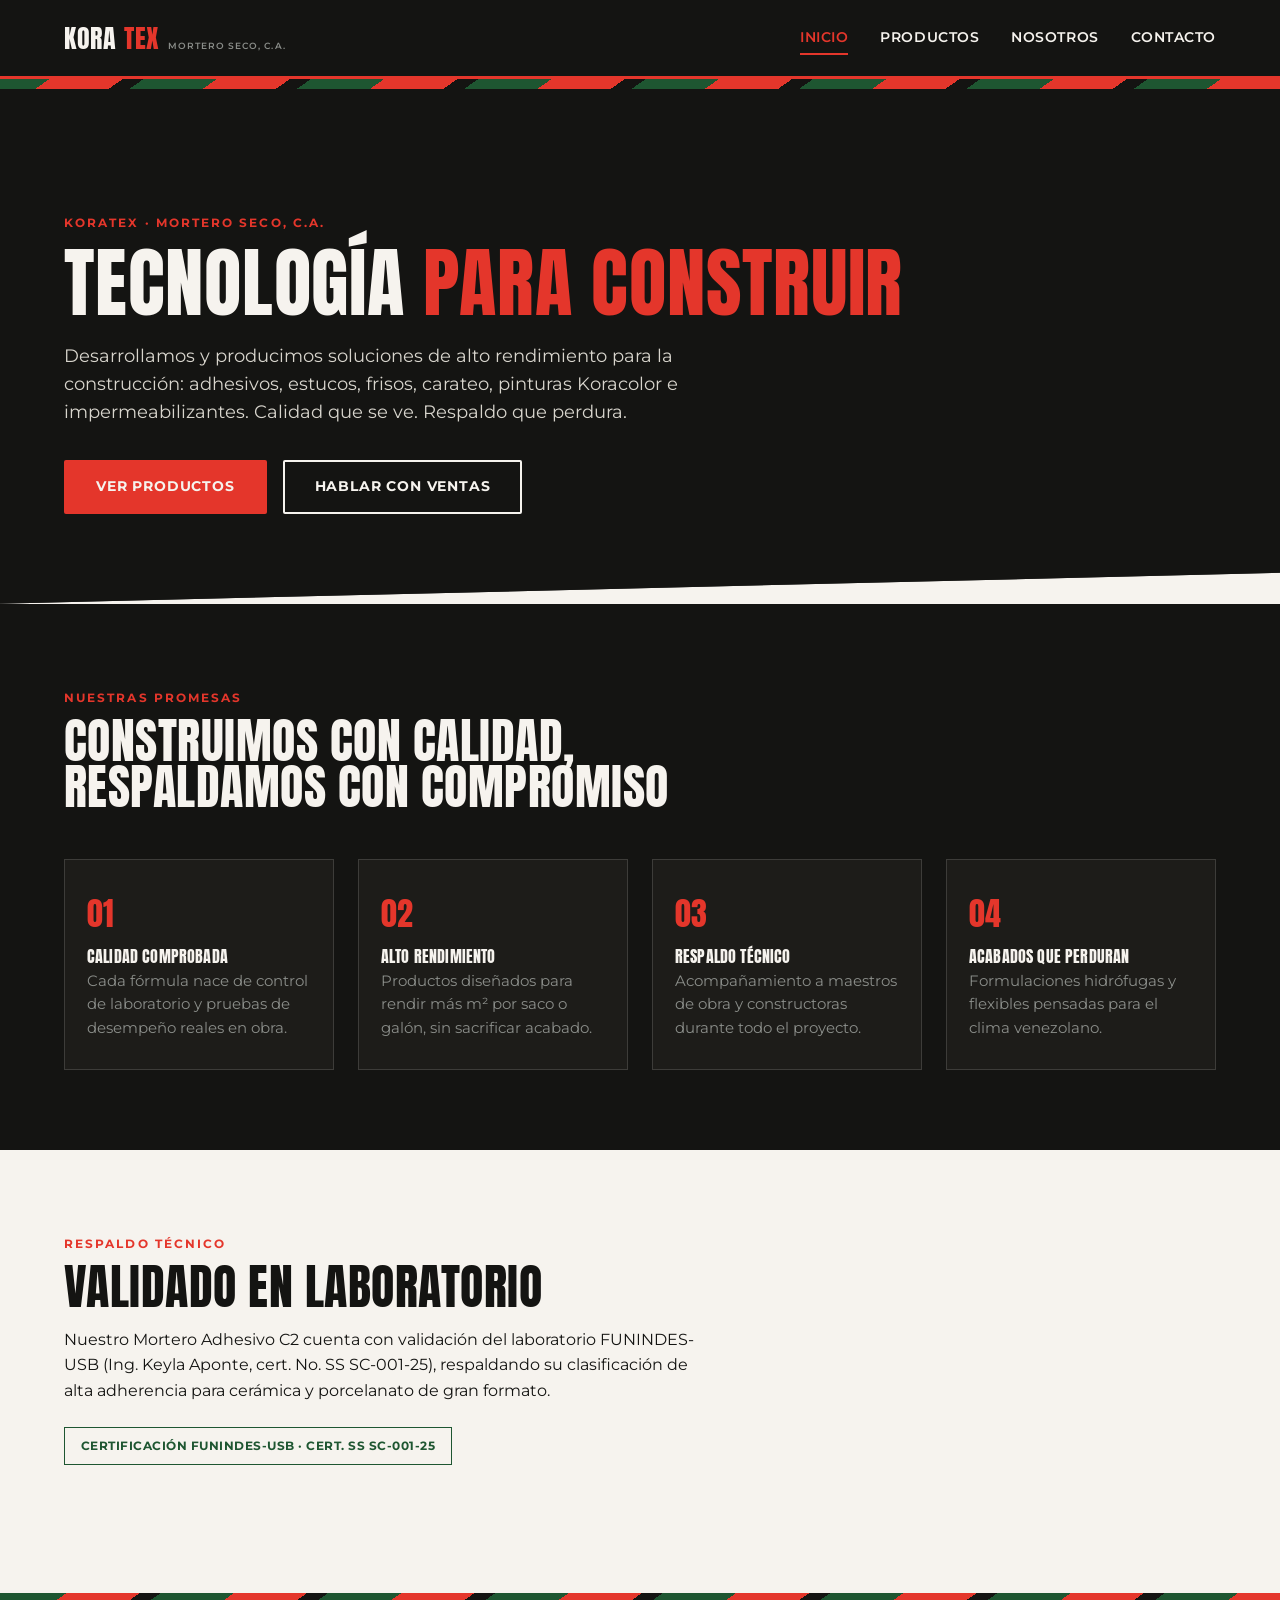
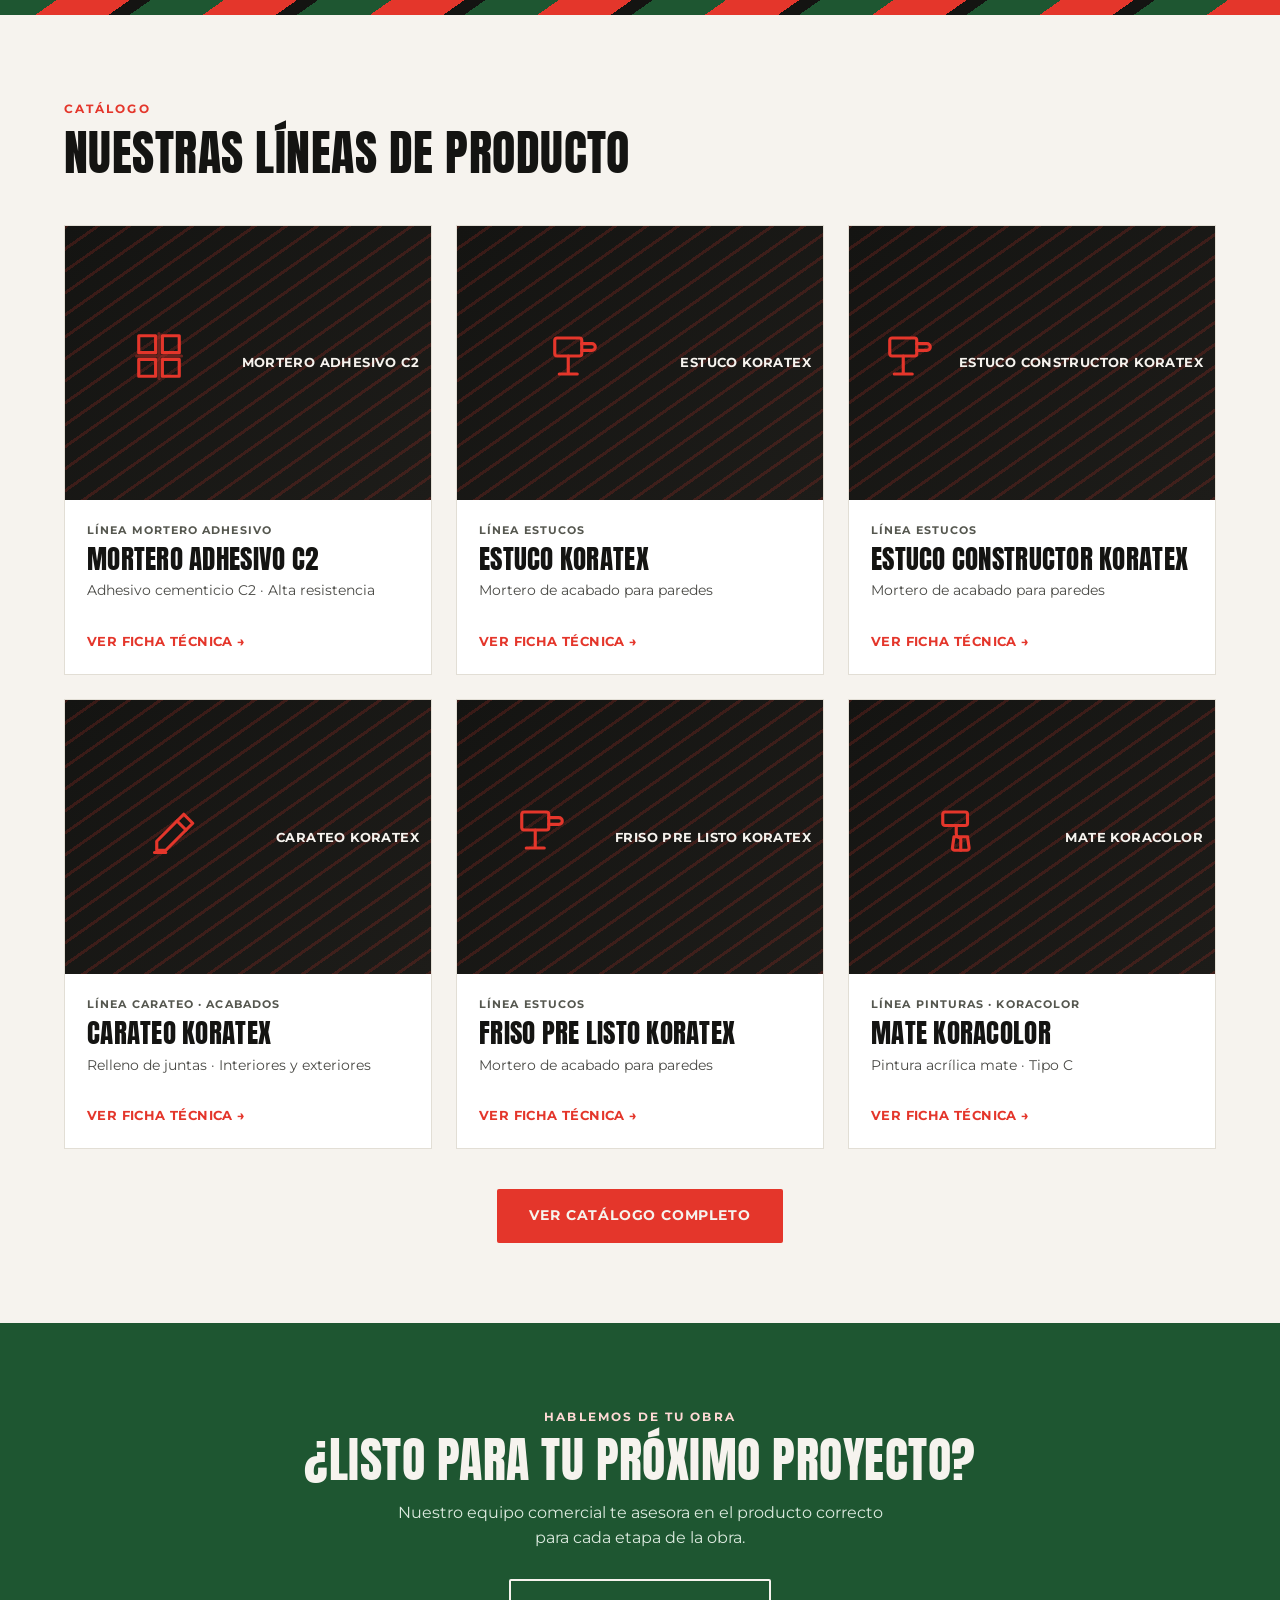
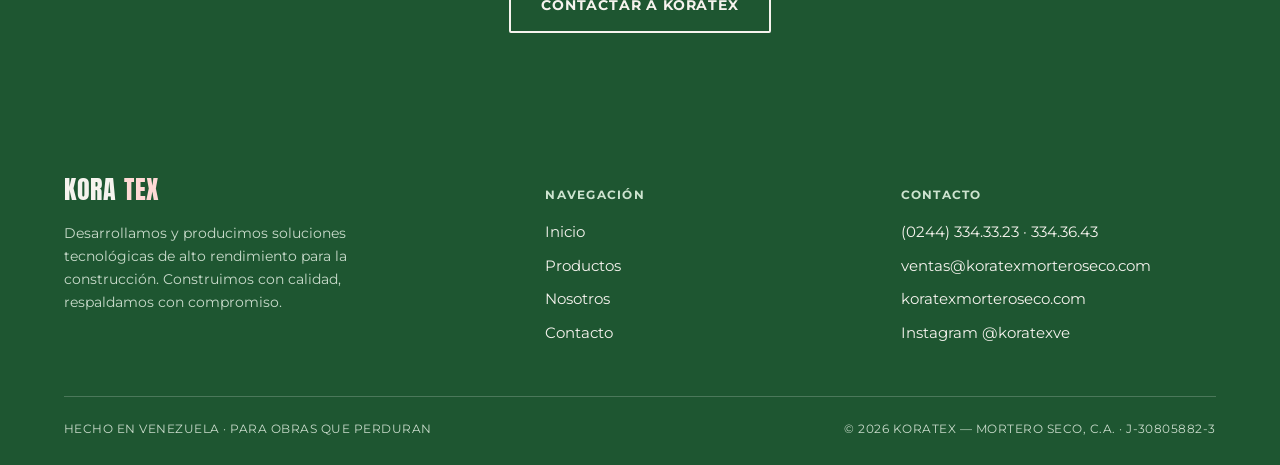
==== sitio-web/index.html @ a5b75204 "Add finished KORATEX marketing site to sitio-web/ Extracted the uploaded static site and completed t" ====
<!DOCTYPE html>
<html lang="es">
<head>
<meta charset="UTF-8">
<meta name="viewport" content="width=device-width, initial-scale=1.0">
<title>KORATEX — Mortero Seco, C.A. | Tecnología para construir</title>
<meta name="description" content="Fabricante venezolano de morteros secos, adhesivos cerámicos C2, estucos, frisos, carateo, pinturas Koracolor e impermeabilizante Ama-Flex. Hecho en Venezuela, para obras que perduran.">
<link rel="canonical" href="https://koratexmorteroseco.com/index.html">
<meta property="og:title" content="KORATEX — Mortero Seco, C.A. | Tecnología para construir">
<meta property="og:description" content="Fabricante venezolano de morteros secos, adhesivos cerámicos C2, estucos, frisos, carateo, pinturas Koracolor e impermeabilizante Ama-Flex. Hecho en Venezuela, para obras que perduran.">
<meta property="og:type" content="website">
<meta property="og:locale" content="es_VE">
<link rel="preconnect" href="https://fonts.googleapis.com">
<link rel="preconnect" href="https://fonts.gstatic.com" crossorigin>
<link href="https://fonts.googleapis.com/css2?family=Anton&family=Montserrat:wght@400;500;600;700;800&display=swap" rel="stylesheet">
<link rel="icon" type="image/svg+xml" href="./favicon.svg">
<link rel="stylesheet" href="css/style.css">
</head>
<body>

<header class="site-header">
  <div class="wrap">
    <a href="./index.html" class="logo">KORA<span>TEX</span> <small>MORTERO SECO, C.A.</small></a>
    <nav class="main-nav" id="mainNav">
      <a href="./index.html" class="active">Inicio</a>
      <a href="./productos.html" class="">Productos</a>
      <a href="./nosotros.html" class="">Nosotros</a>
      <a href="./contacto.html" class="">Contacto</a>
    </nav>
    <button class="nav-toggle" id="navToggle" aria-label="Abrir menú">☰</button>
  </div>
</header>
<div class="trowel-divider thin"></div>

<section class="hero">
  <div class="wrap">
    <span class="eyebrow">KORATEX · Mortero Seco, C.A.</span>
    <h1>Tecnología <span>para construir</span></h1>
    <p class="lead">Desarrollamos y producimos soluciones de alto rendimiento para la construcción: adhesivos, estucos, frisos, carateo, pinturas Koracolor e impermeabilizantes. Calidad que se ve. Respaldo que perdura.</p>
    <div class="hero-actions">
      <a href="productos.html" class="btn btn-rojo">Ver productos</a>
      <a href="contacto.html" class="btn btn-outline">Hablar con ventas</a>
    </div>
  </div>
</section>

<section class="section-carbon">
  <div class="wrap">
    <div class="section-head">
      <span class="eyebrow">Nuestras promesas</span>
      <h2>Construimos con calidad,<br>respaldamos con compromiso</h2>
    </div>
    <div class="grid-4">
      <div class="promesa"><span class="num">01</span><h3>Calidad comprobada</h3><p>Cada fórmula nace de control de laboratorio y pruebas de desempeño reales en obra.</p></div>
      <div class="promesa"><span class="num">02</span><h3>Alto rendimiento</h3><p>Productos diseñados para rendir más m² por saco o galón, sin sacrificar acabado.</p></div>
      <div class="promesa"><span class="num">03</span><h3>Respaldo técnico</h3><p>Acompañamiento a maestros de obra y constructoras durante todo el proyecto.</p></div>
      <div class="promesa"><span class="num">04</span><h3>Acabados que perduran</h3><p>Formulaciones hidrófugas y flexibles pensadas para el clima venezolano.</p></div>
    </div>
  </div>
</section>

<section class="section-hueso">
  <div class="wrap">
    <div class="section-head">
      <span class="eyebrow">Respaldo técnico</span>
      <h2>Validado en laboratorio</h2>
      <p style="margin-top:16px; max-width:640px;">Nuestro Mortero Adhesivo C2 cuenta con validación del laboratorio FUNINDES-USB (Ing. Keyla Aponte, cert. No. SS SC-001-25), respaldando su clasificación de alta adherencia para cerámica y porcelanato de gran formato.</p>
      <div class="cert-strip">Certificación FUNINDES-USB · Cert. SS SC-001-25</div>
    </div>
  </div>
</section>

<div class="trowel-divider"></div>

<section class="section-hueso">
  <div class="wrap">
    <div class="section-head">
      <span class="eyebrow">Catálogo</span>
      <h2>Nuestras líneas de producto</h2>
    </div>
    <div class="grid-3">
      
      <a href="./productos/mortero-adhesivo-c2.html" class="product-card reveal">
        <div class="thumb"><div class="thumb-icon"><svg viewBox="0 0 24 24" fill="none" stroke="currentColor" stroke-width="1.4" stroke-linecap="round" stroke-linejoin="round"><rect x="3" y="3" width="7.5" height="7.5"/><rect x="13.5" y="3" width="7.5" height="7.5"/><rect x="3" y="13.5" width="7.5" height="7.5"/><rect x="13.5" y="13.5" width="7.5" height="7.5"/><path d="M2 12h20M12 2v20" stroke-opacity=".4"/></svg></div><span class="thumb-label">Mortero Adhesivo C2</span></div>
        <div class="body">
          <span class="linea">Línea Mortero Adhesivo</span>
          <h3>Mortero Adhesivo C2</h3>
          <p>Adhesivo cementicio C2 · Alta resistencia</p>
          <span class="ver-mas">Ver ficha técnica →</span>
        </div>
      </a>

      <a href="./productos/estuco-koratex.html" class="product-card reveal">
        <div class="thumb"><div class="thumb-icon"><svg viewBox="0 0 24 24" fill="none" stroke="currentColor" stroke-width="1.4" stroke-linecap="round" stroke-linejoin="round"><rect x="3" y="4" width="12" height="8" rx="1"/><path d="M15 6.5h4.5a1.5 1.5 0 0 1 1.5 1.5v0a1.5 1.5 0 0 1-1.5 1.5H15"/><path d="M9 12v8M5 20h8"/></svg></div><span class="thumb-label">Estuco Koratex</span></div>
        <div class="body">
          <span class="linea">Línea Estucos</span>
          <h3>Estuco Koratex</h3>
          <p>Mortero de acabado para paredes</p>
          <span class="ver-mas">Ver ficha técnica →</span>
        </div>
      </a>

      <a href="./productos/estuco-constructor.html" class="product-card reveal">
        <div class="thumb"><div class="thumb-icon"><svg viewBox="0 0 24 24" fill="none" stroke="currentColor" stroke-width="1.4" stroke-linecap="round" stroke-linejoin="round"><rect x="3" y="4" width="12" height="8" rx="1"/><path d="M15 6.5h4.5a1.5 1.5 0 0 1 1.5 1.5v0a1.5 1.5 0 0 1-1.5 1.5H15"/><path d="M9 12v8M5 20h8"/></svg></div><span class="thumb-label">Estuco Constructor Koratex</span></div>
        <div class="body">
          <span class="linea">Línea Estucos</span>
          <h3>Estuco Constructor Koratex</h3>
          <p>Mortero de acabado para paredes</p>
          <span class="ver-mas">Ver ficha técnica →</span>
        </div>
      </a>

      <a href="./productos/carateo-koratex.html" class="product-card reveal">
        <div class="thumb"><div class="thumb-icon"><svg viewBox="0 0 24 24" fill="none" stroke="currentColor" stroke-width="1.4" stroke-linecap="round" stroke-linejoin="round"><path d="M3 17 15 5l4 4L7 21H3z"/><path d="M12 8l4 4M2 22h5"/></svg></div><span class="thumb-label">Carateo Koratex</span></div>
        <div class="body">
          <span class="linea">Línea Carateo · Acabados</span>
          <h3>Carateo Koratex</h3>
          <p>Relleno de juntas · Interiores y exteriores</p>
          <span class="ver-mas">Ver ficha técnica →</span>
        </div>
      </a>

      <a href="./productos/friso-pre-listo.html" class="product-card reveal">
        <div class="thumb"><div class="thumb-icon"><svg viewBox="0 0 24 24" fill="none" stroke="currentColor" stroke-width="1.4" stroke-linecap="round" stroke-linejoin="round"><rect x="3" y="4" width="12" height="8" rx="1"/><path d="M15 6.5h4.5a1.5 1.5 0 0 1 1.5 1.5v0a1.5 1.5 0 0 1-1.5 1.5H15"/><path d="M9 12v8M5 20h8"/></svg></div><span class="thumb-label">Friso Pre Listo Koratex</span></div>
        <div class="body">
          <span class="linea">Línea Estucos</span>
          <h3>Friso Pre Listo Koratex</h3>
          <p>Mortero de acabado para paredes</p>
          <span class="ver-mas">Ver ficha técnica →</span>
        </div>
      </a>

      <a href="./productos/mate-koracolor.html" class="product-card reveal">
        <div class="thumb"><div class="thumb-icon"><svg viewBox="0 0 24 24" fill="none" stroke="currentColor" stroke-width="1.4" stroke-linecap="round" stroke-linejoin="round"><rect x="3" y="4" width="11" height="6" rx="1"/><path d="M9 10v3.5a2 2 0 0 0 2 2h0"/><path d="M11 15.5V21"/><path d="M8.3 21h5.4a1 1 0 0 0 1-1.15l-.7-4.85H8l-.7 4.85A1 1 0 0 0 8.3 21Z"/></svg></div><span class="thumb-label">Mate Koracolor</span></div>
        <div class="body">
          <span class="linea">Línea Pinturas · Koracolor</span>
          <h3>Mate Koracolor</h3>
          <p>Pintura acrílica mate · Tipo C</p>
          <span class="ver-mas">Ver ficha técnica →</span>
        </div>
      </a>
    </div>
    <div class="center" style="margin-top:40px;">
      <a href="productos.html" class="btn btn-rojo">Ver catálogo completo</a>
    </div>
  </div>
</section>

<section class="section-verde">
  <div class="wrap center">
    <span class="eyebrow" style="color:#FFD9D5;">Hablemos de tu obra</span>
    <h2 style="margin-top:10px;">¿Listo para tu próximo proyecto?</h2>
    <p style="max-width:520px; margin:16px auto 28px; color:#DCEADF;">Nuestro equipo comercial te asesora en el producto correcto para cada etapa de la obra.</p>
    <a href="contacto.html" class="btn btn-outline">Contactar a KORATEX</a>
  </div>
</section>

<footer class="site-footer">
  <div class="wrap">
    <div class="foot-grid">
      <div>
        <div class="logo">KORA<span>TEX</span></div>
        <p class="tagline">Desarrollamos y producimos soluciones tecnológicas de alto rendimiento para la construcción. Construimos con calidad, respaldamos con compromiso.</p>
      </div>
      <div>
        <h4>Navegación</h4>
        <ul>
          <li><a href="./index.html">Inicio</a></li>
          <li><a href="./productos.html">Productos</a></li>
          <li><a href="./nosotros.html">Nosotros</a></li>
          <li><a href="./contacto.html">Contacto</a></li>
        </ul>
      </div>
      <div>
        <h4>Contacto</h4>
        <ul>
          <li>(0244) 334.33.23 · 334.36.43</li>
          <li>ventas@koratexmorteroseco.com</li>
          <li>koratexmorteroseco.com</li>
          <li>Instagram @koratexve</li>
        </ul>
      </div>
    </div>
    <div class="bottom">
      <span>Hecho en Venezuela · Para obras que perduran</span>
      <span>© 2026 KORATEX — Mortero Seco, C.A. · J-30805882-3</span>
    </div>
  </div>
</footer>
<script src="js/main.js"></script>
</body>
</html>
---- sitio-web/css/style.css ----
/* ==========================================================================
   KORATEX — Sistema de diseño
   Paleta: Rojo #E4362B · Verde #1E5631 · Carbón #141412 · Hueso #F6F3EE · Concreto #8A8D89
   Tipografía: Anton (display) + Montserrat (cuerpo / UI)
   Firma visual: franja diagonal tipo "paletazo" (trowel stroke) entre secciones,
   que recrea la geometría diagonal roja/verde del isotipo de la marca.
   ========================================================================== */

:root {
  --rojo: #E4362B;
  --rojo-oscuro: #B82A21;
  --verde: #1E5631;
  --verde-claro: #2C7A47;
  --carbon: #141412;
  --carbon-2: #1D1C19;
  --hueso: #F6F3EE;
  --concreto: #8A8D89;
  --concreto-oscuro: #55574F;
  --radius: 2px;
  --max: 1200px;
}

* { box-sizing: border-box; }
html { scroll-behavior: smooth; }

body {
  margin: 0;
  background: var(--hueso);
  color: var(--carbon);
  font-family: 'Montserrat', sans-serif;
  font-size: 16px;
  line-height: 1.6;
  -webkit-font-smoothing: antialiased;
}

h1, h2, h3, .display {
  font-family: 'Anton', sans-serif;
  font-weight: 400;
  text-transform: uppercase;
  letter-spacing: 0.01em;
  line-height: 0.95;
  margin: 0;
}

h1 { font-size: clamp(2.6rem, 6vw, 5rem); }
h2 { font-size: clamp(1.9rem, 4vw, 3rem); }
h3 { font-size: clamp(1.2rem, 2.4vw, 1.7rem); }

p { margin: 0 0 1em; color: inherit; }

a { color: inherit; text-decoration: none; }

.eyebrow {
  font-family: 'Montserrat', sans-serif;
  font-weight: 700;
  font-size: 0.72rem;
  letter-spacing: 0.18em;
  text-transform: uppercase;
  color: var(--rojo);
}

.eyebrow.verde { color: var(--verde); }
.eyebrow.claro { color: var(--concreto); }

.wrap {
  max-width: var(--max);
  margin: 0 auto;
  padding: 0 24px;
}

img { max-width: 100%; display: block; }

/* -------------------- Header -------------------- */
.site-header {
  position: sticky;
  top: 0;
  z-index: 50;
  background: var(--carbon);
  border-bottom: 3px solid var(--rojo);
}

.site-header .wrap {
  display: flex;
  align-items: center;
  justify-content: space-between;
  height: 76px;
}

.logo {
  font-family: 'Anton', sans-serif;
  font-size: 1.6rem;
  color: var(--hueso);
  letter-spacing: 0.02em;
  display: flex;
  align-items: baseline;
  gap: 8px;
}
.logo span { color: var(--rojo); }
.logo small {
  font-family: 'Montserrat', sans-serif;
  font-size: 0.55rem;
  color: var(--concreto);
  letter-spacing: 0.12em;
  font-weight: 600;
  text-transform: uppercase;
}

nav.main-nav { display: flex; gap: 2rem; }
nav.main-nav a {
  color: var(--hueso);
  font-weight: 600;
  font-size: 0.85rem;
  letter-spacing: 0.04em;
  text-transform: uppercase;
  position: relative;
  padding: 6px 0;
}
nav.main-nav a::after {
  content: "";
  position: absolute;
  left: 0; bottom: 0;
  width: 0; height: 2px;
  background: var(--rojo);
  transition: width .2s ease;
}
nav.main-nav a:hover::after,
nav.main-nav a.active::after { width: 100%; }
nav.main-nav a.active { color: var(--rojo); }

.nav-toggle {
  display: none;
  background: none;
  border: none;
  color: var(--hueso);
  font-size: 1.6rem;
  cursor: pointer;
}

@media (max-width: 860px) {
  nav.main-nav {
    position: fixed;
    top: 76px; left: 0; right: 0;
    background: var(--carbon);
    flex-direction: column;
    gap: 0;
    max-height: 0;
    overflow: hidden;
    transition: max-height .3s ease;
    border-bottom: 3px solid var(--rojo);
  }
  nav.main-nav.open { max-height: 400px; }
  nav.main-nav a { padding: 16px 24px; border-top: 1px solid rgba(255,255,255,.08); }
  .nav-toggle { display: block; }
}

/* -------------------- Franja diagonal (firma de marca) -------------------- */
.trowel-divider {
  height: 22px;
  width: 100%;
  background: repeating-linear-gradient(
    -35deg,
    var(--rojo) 0 42px,
    var(--verde) 42px 84px,
    var(--carbon) 84px 96px
  );
}
.trowel-divider.thin { height: 10px; }

/* -------------------- Hero -------------------- */
.hero {
  position: relative;
  background: linear-gradient(180deg, rgba(20,20,18,.35), rgba(20,20,18,.88)), var(--carbon);
  background-size: cover;
  background-position: center;
  color: var(--hueso);
  padding: 120px 0 90px;
  clip-path: polygon(0 0, 100% 0, 100% 94%, 0 100%);
}
.hero .wrap { position: relative; z-index: 2; }
.hero .eyebrow { color: var(--rojo); }
.hero h1 { color: var(--hueso); margin-top: 12px; }
.hero h1 span { color: var(--rojo); }
.hero p.lead {
  max-width: 640px;
  margin-top: 22px;
  font-size: 1.1rem;
  color: #D8D5CD;
}
.hero-actions { margin-top: 34px; display: flex; gap: 16px; flex-wrap: wrap; }

/* -------------------- Botones -------------------- */
.btn {
  display: inline-block;
  padding: 14px 30px;
  font-weight: 700;
  font-size: 0.85rem;
  letter-spacing: 0.06em;
  text-transform: uppercase;
  border-radius: var(--radius);
  border: 2px solid transparent;
  cursor: pointer;
  transition: transform .15s ease, background .15s ease, color .15s ease;
}
.btn:hover { transform: translateY(-2px); }
.btn-rojo { background: var(--rojo); color: var(--hueso); }
.btn-rojo:hover { background: var(--rojo-oscuro); }
.btn-outline { border-color: var(--hueso); color: var(--hueso); }
.btn-outline:hover { background: var(--hueso); color: var(--carbon); }
.btn-verde { background: var(--verde); color: var(--hueso); }
.btn-verde:hover { background: #16401f; }

/* -------------------- Secciones -------------------- */
section { padding: 80px 0; }
.section-carbon { background: var(--carbon); color: var(--hueso); }
.section-verde { background: var(--verde); color: var(--hueso); }
.section-hueso { background: var(--hueso); color: var(--carbon); }

.section-head { max-width: 720px; margin-bottom: 48px; }
.section-head h2 { margin-top: 10px; }

/* -------------------- Promesas / Tarjetas -------------------- */
.grid-4 {
  display: grid;
  grid-template-columns: repeat(4, 1fr);
  gap: 24px;
}
.grid-3 {
  display: grid;
  grid-template-columns: repeat(3, 1fr);
  gap: 24px;
}
.grid-2 {
  display: grid;
  grid-template-columns: repeat(2, 1fr);
  gap: 24px;
}
@media (max-width: 960px) {
  .grid-4 { grid-template-columns: repeat(2, 1fr); }
  .grid-3 { grid-template-columns: 1fr; }
  .grid-2 { grid-template-columns: 1fr; }
}
@media (max-width: 560px) {
  .grid-4 { grid-template-columns: 1fr; }
}

.promesa {
  border: 1px solid rgba(255,255,255,.14);
  padding: 28px 22px;
  background: var(--carbon-2);
}
.promesa .num {
  font-family: 'Anton', sans-serif;
  color: var(--rojo);
  font-size: 2rem;
  display: block;
  margin-bottom: 10px;
}
.promesa h3 { color: var(--hueso); font-size: 1rem; margin-bottom: 6px; }
.promesa p { color: var(--concreto); font-size: 0.92rem; margin: 0; }

/* -------------------- Cards de producto -------------------- */
.product-card {
  background: #fff;
  border: 1px solid #E2DED5;
  display: flex;
  flex-direction: column;
  transition: box-shadow .2s ease, transform .2s ease;
}
.product-card:hover { transform: translateY(-4px); box-shadow: 0 12px 28px rgba(20,20,18,.12); }
.product-card .thumb {
  aspect-ratio: 4/3;
  background: linear-gradient(135deg, var(--carbon) 0%, var(--carbon-2) 100%);
  display: flex; align-items: center; justify-content: center;
  color: var(--concreto);
  font-size: 0.75rem;
  text-align: center;
  padding: 12px;
  position: relative;
  overflow: hidden;
}
.product-card .thumb::after {
  content: "";
  position: absolute;
  inset: 0;
  background: repeating-linear-gradient(-35deg, var(--rojo) 0 3px, transparent 3px 18px);
  opacity: .18;
}
.thumb-icon {
  position: relative;
  z-index: 1;
  width: 54px;
  height: 54px;
  margin: 0 auto 14px;
  color: var(--rojo);
}
.thumb-icon svg { width: 100%; height: 100%; }
.thumb-label {
  position: relative;
  z-index: 1;
  display: block;
  color: var(--hueso);
  font-weight: 700;
  font-size: 0.82rem;
  letter-spacing: 0.03em;
  text-transform: uppercase;
}
.product-card .body { padding: 22px; flex: 1; display: flex; flex-direction: column; }
.product-card .linea { font-size: 0.68rem; letter-spacing: 0.1em; text-transform: uppercase; color: var(--concreto-oscuro); font-weight: 700; }
.product-card h3 { margin-top: 6px; margin-bottom: 8px; }
.product-card p { font-size: 0.9rem; color: #4A4A46; flex: 1; }
.product-card .ver-mas { margin-top: 14px; font-weight: 700; font-size: 0.82rem; color: var(--rojo); letter-spacing: 0.03em; text-transform: uppercase; }

.badges { display: flex; flex-wrap: wrap; gap: 8px; margin: 18px 0; }
.badge {
  border: 1.5px solid currentColor;
  padding: 6px 14px;
  font-size: 0.72rem;
  font-weight: 700;
  letter-spacing: 0.06em;
  text-transform: uppercase;
  border-radius: 999px;
}

/* -------------------- Filtros de categoría -------------------- */
.filtros { display: flex; flex-wrap: wrap; gap: 10px; margin-bottom: 36px; }
.filtro-btn {
  padding: 10px 20px;
  border: 1.5px solid var(--carbon);
  background: transparent;
  font-weight: 700;
  font-size: 0.78rem;
  letter-spacing: 0.05em;
  text-transform: uppercase;
  cursor: pointer;
}
.filtro-btn.active, .filtro-btn:hover { background: var(--carbon); color: var(--hueso); }

/* -------------------- Ficha de producto -------------------- */
.ficha-hero {
  background: var(--carbon);
  color: var(--hueso);
  padding: 64px 0 40px;
}
.ficha-grid {
  display: grid;
  grid-template-columns: 1.1fr 0.9fr;
  gap: 48px;
  align-items: start;
}
@media (max-width: 860px) { .ficha-grid { grid-template-columns: 1fr; } }

.ficha-visual {
  aspect-ratio: 1/1;
  background: linear-gradient(135deg, var(--carbon-2), var(--carbon));
  border: 1px solid rgba(255,255,255,.12);
  display: flex; align-items: center; justify-content: center;
  color: var(--concreto);
  font-size: 0.85rem;
  text-align: center;
  padding: 24px;
  position: relative;
  overflow: hidden;
}
.ficha-visual::after {
  content: "";
  position: absolute; inset: 0;
  background: repeating-linear-gradient(-35deg, var(--rojo) 0 5px, transparent 5px 26px);
  opacity: .16;
}
.ficha-icon {
  position: relative;
  z-index: 1;
  width: 84px;
  height: 84px;
  margin: 0 auto 18px;
  color: var(--rojo);
}
.ficha-icon svg { width: 100%; height: 100%; }
.ficha-label {
  position: relative;
  z-index: 1;
  display: block;
  color: var(--hueso);
  font-weight: 700;
  font-size: 0.95rem;
  letter-spacing: 0.03em;
  text-transform: uppercase;
}

.ficha-body table { width: 100%; border-collapse: collapse; margin: 12px 0 24px; }
.ficha-body td { padding: 6px 0; border-bottom: 1px solid #E2DED5; font-size: 0.92rem; vertical-align: top; }
.ficha-body td:first-child { font-weight: 700; width: 34%; color: var(--concreto-oscuro); text-transform: uppercase; font-size: 0.72rem; letter-spacing: .05em; }

.ficha-block { margin-bottom: 32px; }
.ficha-block h3 { margin-bottom: 12px; color: var(--rojo); }
.ficha-block.verde h3 { color: var(--verde); }
.lista-check { list-style: none; padding: 0; margin: 0; }
.lista-check li { padding: 8px 0 8px 22px; position: relative; border-bottom: 1px dashed #E2DED5; font-size: 0.94rem; }
.lista-check li::before { content: "›"; position: absolute; left: 0; color: var(--rojo); font-weight: 700; font-size: 1.1rem; }

.chip-color { display: inline-flex; align-items: center; gap: 8px; margin-right: 16px; font-size: 0.85rem; font-weight: 600; }
.chip-color .dot { width: 16px; height: 16px; border-radius: 50%; border: 1px solid #ccc; display: inline-block; }

.cert-strip {
  display: inline-flex;
  align-items: center;
  gap: 10px;
  border: 1.5px solid var(--verde);
  color: var(--verde);
  padding: 8px 16px;
  font-weight: 700;
  font-size: 0.78rem;
  letter-spacing: .04em;
  text-transform: uppercase;
  margin-top: 8px;
}

/* -------------------- Nosotros: Misión/Visión/Valores -------------------- */
.mv-card {
  background: var(--carbon-2);
  border-left: 4px solid var(--rojo);
  padding: 32px;
  color: var(--hueso);
}
.mv-card.verde { border-left-color: var(--verde); }
.mv-card h3 { color: var(--rojo); margin-bottom: 14px; }
.mv-card.verde h3 { color: var(--verde-claro); }

.valor-item {
  display: flex;
  gap: 18px;
  align-items: flex-start;
  padding: 20px 0;
  border-bottom: 1px solid #E2DED5;
}
.valor-item .idx {
  font-family: 'Anton', sans-serif;
  font-size: 1.6rem;
  color: var(--rojo);
  min-width: 50px;
}

/* -------------------- Contacto -------------------- */
.contact-grid { display: grid; grid-template-columns: 1fr 1fr; gap: 56px; }
@media (max-width: 860px) { .contact-grid { grid-template-columns: 1fr; } }

.field { margin-bottom: 20px; }
.field label { display: block; font-size: 0.78rem; font-weight: 700; letter-spacing: .04em; text-transform: uppercase; margin-bottom: 8px; color: var(--concreto-oscuro); }
.field input, .field textarea {
  width: 100%;
  padding: 14px 16px;
  border: 1.5px solid #D6D2C7;
  background: #fff;
  font-family: 'Montserrat', sans-serif;
  font-size: 0.95rem;
}
.field textarea { min-height: 130px; resize: vertical; }
.field input:focus, .field textarea:focus { outline: 2px solid var(--rojo); border-color: var(--rojo); }

.contact-info-item { margin-bottom: 26px; }
.contact-info-item .eyebrow { display: block; margin-bottom: 6px; }
.contact-info-item .val { font-size: 1.15rem; font-weight: 700; }

/* -------------------- Footer -------------------- */
footer.site-footer {
  background: var(--verde);
  color: var(--hueso);
  padding: 56px 0 26px;
}
footer.site-footer .foot-grid {
  display: grid;
  grid-template-columns: 1.4fr 1fr 1fr;
  gap: 40px;
  margin-bottom: 40px;
}
@media (max-width: 760px) { footer.site-footer .foot-grid { grid-template-columns: 1fr; } }
footer .logo { font-size: 1.6rem; margin-bottom: 12px; }
footer .logo span { color: #FFD9D5; }
footer p.tagline { color: #C9DBCB; max-width: 320px; font-size: 0.9rem; }
footer h4 { font-size: 0.78rem; letter-spacing: .1em; text-transform: uppercase; margin-bottom: 16px; color: #CDE3CF; }
footer ul { list-style: none; padding: 0; margin: 0; }
footer li { margin-bottom: 10px; font-size: 0.92rem; }
footer .bottom {
  border-top: 1px solid rgba(255,255,255,.2);
  padding-top: 22px;
  display: flex;
  justify-content: space-between;
  flex-wrap: wrap;
  gap: 10px;
  font-size: 0.78rem;
  color: #C9DBCB;
  letter-spacing: .04em;
  text-transform: uppercase;
}

/* -------------------- Utilidades -------------------- */
.center { text-align: center; }
.mt-0 { margin-top: 0; }
.reveal { animation: fadeUp .6s ease both; }
@keyframes fadeUp { from { opacity: 0; transform: translateY(16px); } to { opacity: 1; transform: translateY(0); } }

@media (prefers-reduced-motion: reduce) {
  .reveal { animation: none; }
  html { scroll-behavior: auto; }
}

:focus-visible { outline: 3px solid var(--rojo); outline-offset: 2px; }
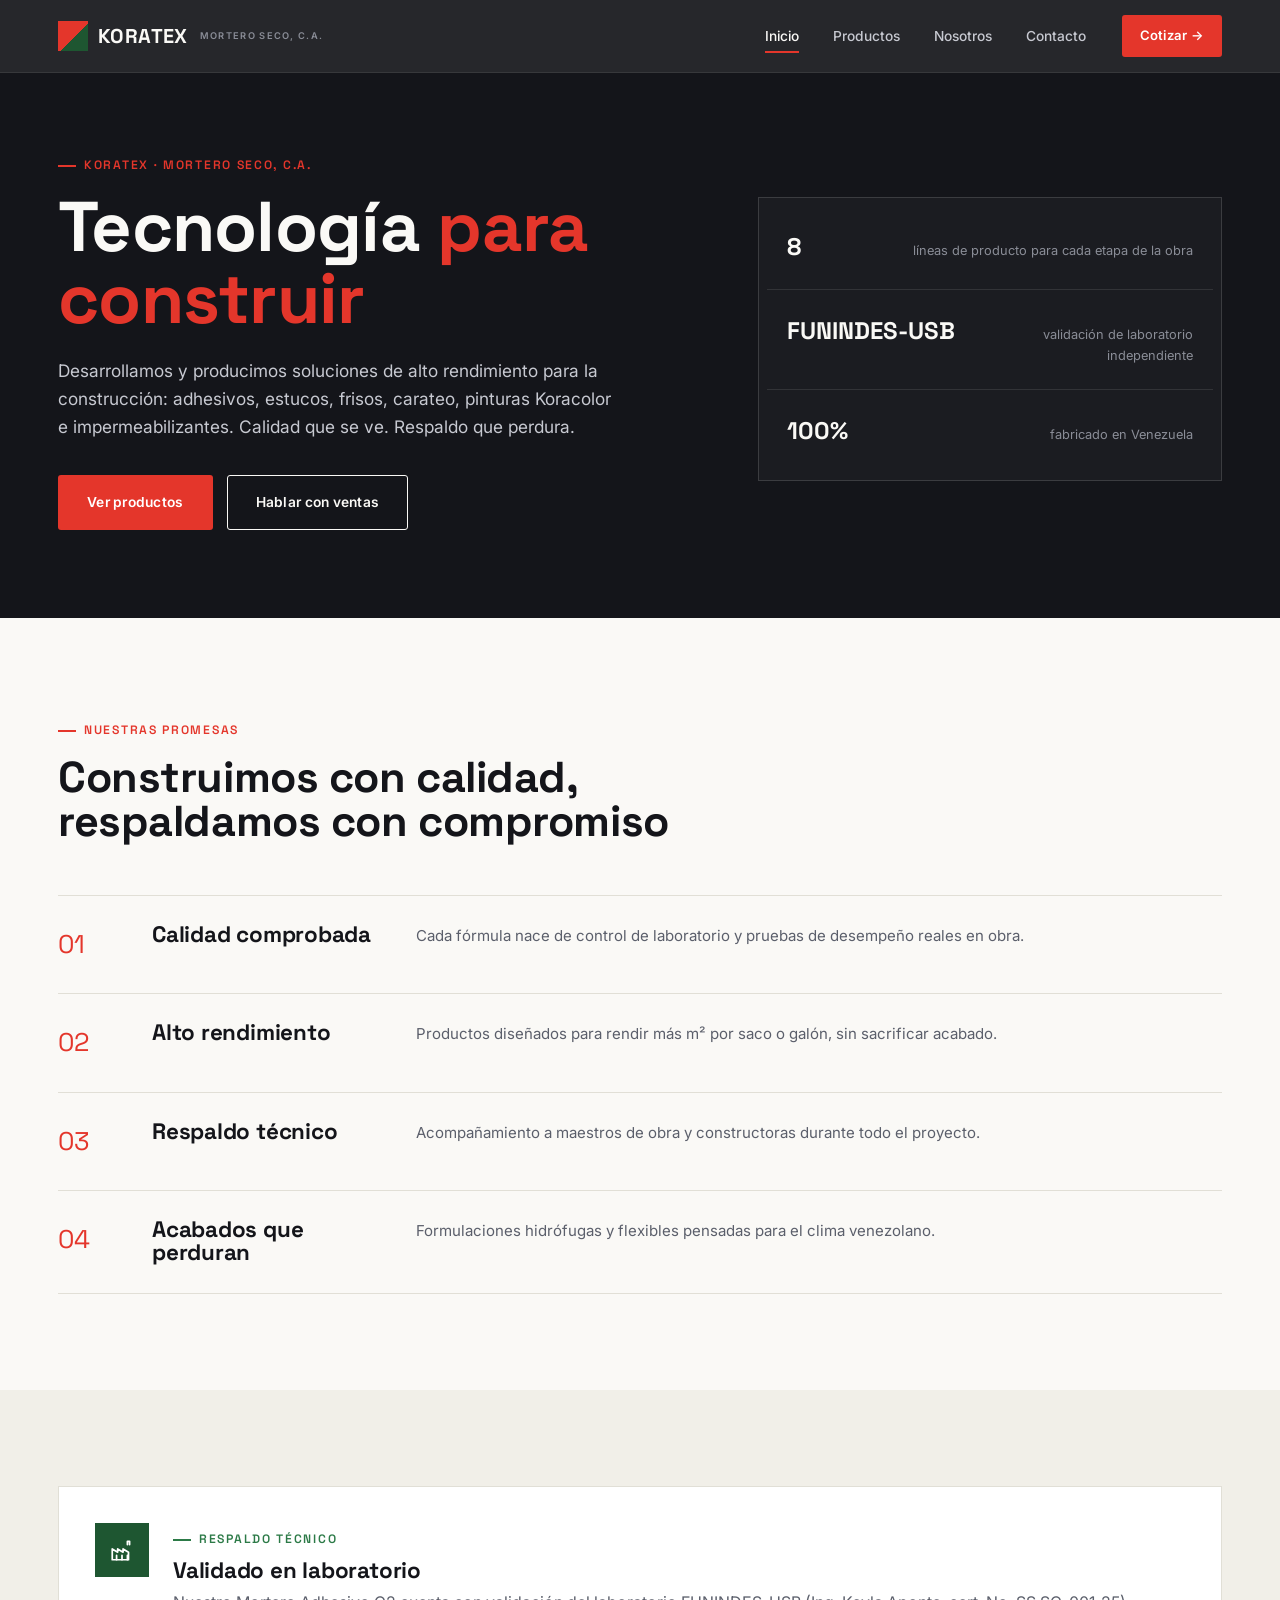
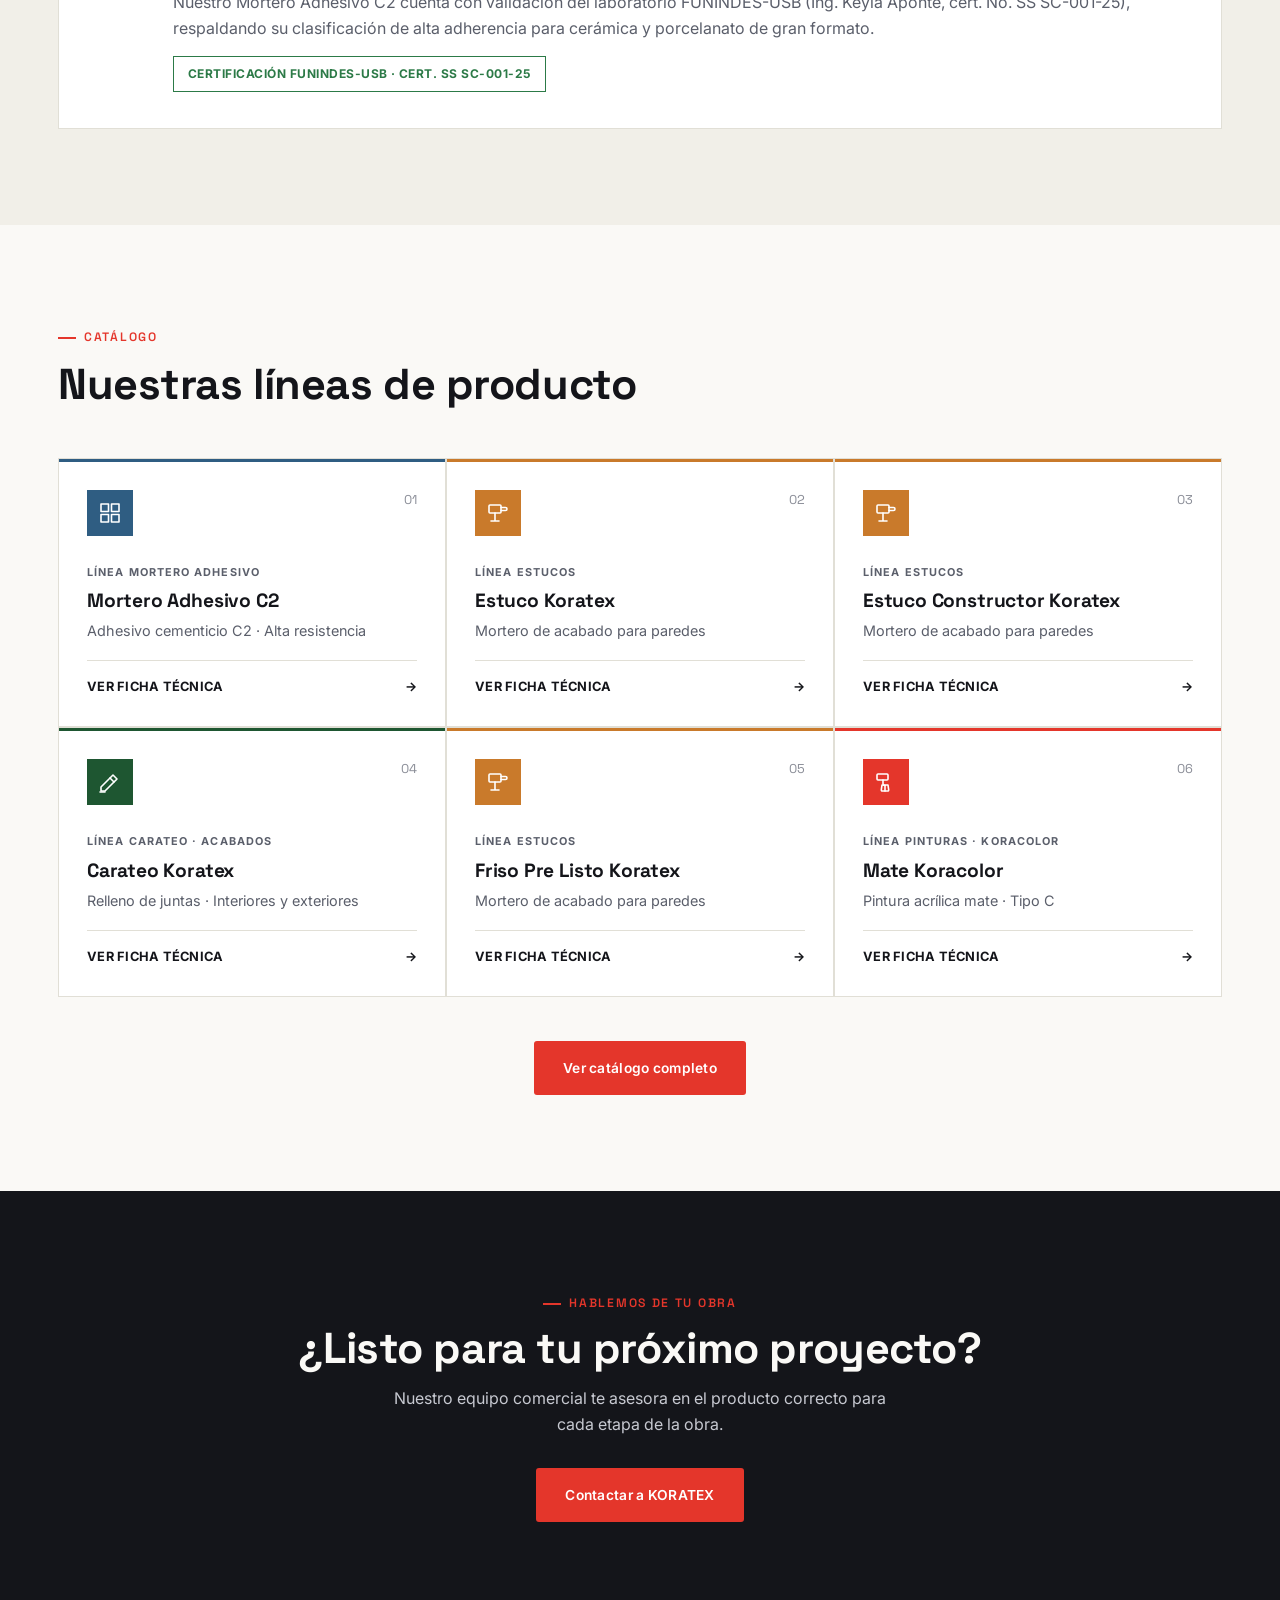
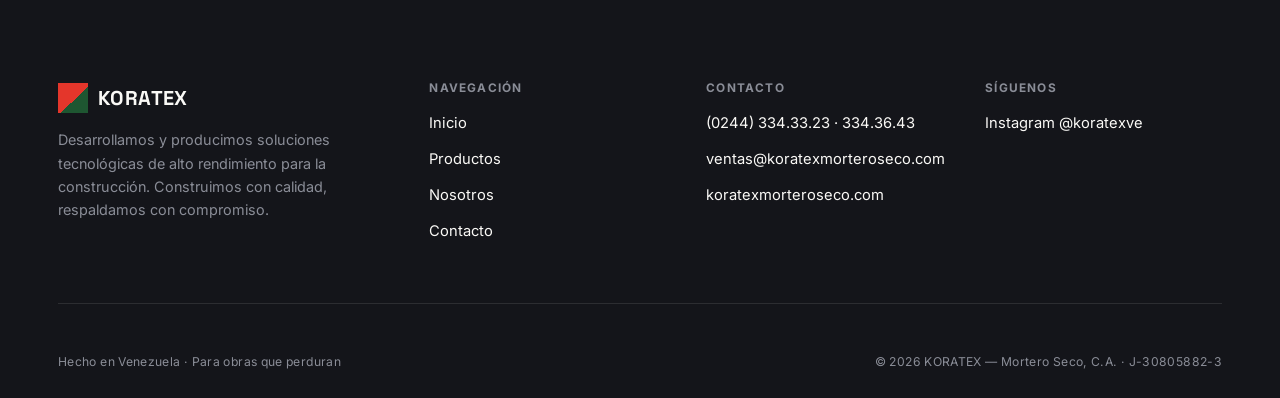
==== commit a0883459: "Rebuild sitio-web with a new design system from scratch Same KORATEX content (products, mission/visi" ====
--- a/sitio-web/index.html
+++ b/sitio-web/index.html
@@ -12,163 +12,207 @@
 <meta property="og:locale" content="es_VE">
 <link rel="preconnect" href="https://fonts.googleapis.com">
 <link rel="preconnect" href="https://fonts.gstatic.com" crossorigin>
-<link href="https://fonts.googleapis.com/css2?family=Anton&family=Montserrat:wght@400;500;600;700;800&display=swap" rel="stylesheet">
-<link rel="icon" type="image/svg+xml" href="./favicon.svg">
+<link href="https://fonts.googleapis.com/css2?family=Space+Grotesk:wght@500;600;700&family=Inter:wght@400;500;600;700;800&display=swap" rel="stylesheet">
+<link rel="icon" type="image/svg+xml" href="favicon.svg">
 <link rel="stylesheet" href="css/style.css">
 </head>
 <body>
-
-<header class="site-header">
-  <div class="wrap">
-    <a href="./index.html" class="logo">KORA<span>TEX</span> <small>MORTERO SECO, C.A.</small></a>
-    <nav class="main-nav" id="mainNav">
-      <a href="./index.html" class="active">Inicio</a>
-      <a href="./productos.html" class="">Productos</a>
-      <a href="./nosotros.html" class="">Nosotros</a>
-      <a href="./contacto.html" class="">Contacto</a>
+<header class="nav">
+  <div class="nav-inner">
+    <a href="index.html" class="brand">
+      <span class="brand-mark"></span>
+      <span class="brand-word">KORATEX</span>
+      <span class="brand-sub">Mortero Seco, C.A.</span>
+    </a>
+    <nav class="nav-links" id="navLinks">
+      <a href="index.html" class="active">Inicio</a>
+      <a href="productos.html" class="">Productos</a>
+      <a href="nosotros.html" class="">Nosotros</a>
+      <a href="contacto.html" class="">Contacto</a>
     </nav>
-    <button class="nav-toggle" id="navToggle" aria-label="Abrir menú">☰</button>
+    <a href="contacto.html" class="nav-cta">Cotizar →</a>
+    <button class="nav-burger" id="navBurger" aria-label="Abrir menú"><span></span><span></span><span></span></button>
   </div>
 </header>
-<div class="trowel-divider thin"></div>
-
-<section class="hero">
-  <div class="wrap">
-    <span class="eyebrow">KORATEX · Mortero Seco, C.A.</span>
-    <h1>Tecnología <span>para construir</span></h1>
-    <p class="lead">Desarrollamos y producimos soluciones de alto rendimiento para la construcción: adhesivos, estucos, frisos, carateo, pinturas Koracolor e impermeabilizantes. Calidad que se ve. Respaldo que perdura.</p>
-    <div class="hero-actions">
-      <a href="productos.html" class="btn btn-rojo">Ver productos</a>
-      <a href="contacto.html" class="btn btn-outline">Hablar con ventas</a>
-    </div>
-  </div>
-</section>
-
-<section class="section-carbon">
+
+<section class="hero grid-bg">
+  <div class="wrap hero-grid">
+    <div class="hero-copy">
+      <span class="eyebrow">KORATEX · Mortero Seco, C.A.</span>
+      <h1>Tecnología <em>para construir</em></h1>
+      <p class="lead">Desarrollamos y producimos soluciones de alto rendimiento para la construcción: adhesivos, estucos, frisos, carateo, pinturas Koracolor e impermeabilizantes. Calidad que se ve. Respaldo que perdura.</p>
+      <div class="hero-actions">
+        <a href="productos.html" class="btn btn-primary">Ver productos</a>
+        <a href="contacto.html" class="btn btn-outline">Hablar con ventas</a>
+      </div>
+    </div>
+    <div class="hero-panel">
+      <div class="hero-stat"><strong>8</strong><span>líneas de producto para cada etapa de la obra</span></div>
+      <div class="hero-stat"><strong>FUNINDES-USB</strong><span>validación de laboratorio independiente</span></div>
+      <div class="hero-stat"><strong>100%</strong><span>fabricado en Venezuela</span></div>
+    </div>
+  </div>
+</section>
+
+<section>
   <div class="wrap">
     <div class="section-head">
       <span class="eyebrow">Nuestras promesas</span>
-      <h2>Construimos con calidad,<br>respaldamos con compromiso</h2>
-    </div>
-    <div class="grid-4">
-      <div class="promesa"><span class="num">01</span><h3>Calidad comprobada</h3><p>Cada fórmula nace de control de laboratorio y pruebas de desempeño reales en obra.</p></div>
-      <div class="promesa"><span class="num">02</span><h3>Alto rendimiento</h3><p>Productos diseñados para rendir más m² por saco o galón, sin sacrificar acabado.</p></div>
-      <div class="promesa"><span class="num">03</span><h3>Respaldo técnico</h3><p>Acompañamiento a maestros de obra y constructoras durante todo el proyecto.</p></div>
-      <div class="promesa"><span class="num">04</span><h3>Acabados que perduran</h3><p>Formulaciones hidrófugas y flexibles pensadas para el clima venezolano.</p></div>
-    </div>
-  </div>
-</section>
-
-<section class="section-hueso">
-  <div class="wrap">
-    <div class="section-head">
-      <span class="eyebrow">Respaldo técnico</span>
-      <h2>Validado en laboratorio</h2>
-      <p style="margin-top:16px; max-width:640px;">Nuestro Mortero Adhesivo C2 cuenta con validación del laboratorio FUNINDES-USB (Ing. Keyla Aponte, cert. No. SS SC-001-25), respaldando su clasificación de alta adherencia para cerámica y porcelanato de gran formato.</p>
-      <div class="cert-strip">Certificación FUNINDES-USB · Cert. SS SC-001-25</div>
-    </div>
-  </div>
-</section>
-
-<div class="trowel-divider"></div>
-
-<section class="section-hueso">
+      <h2>Construimos con calidad, respaldamos con compromiso</h2>
+    </div>
+    <div class="promise-list">
+      <div class="promise-row"><span class="promise-num">01</span><h3>Calidad comprobada</h3><p>Cada fórmula nace de control de laboratorio y pruebas de desempeño reales en obra.</p></div>
+      <div class="promise-row"><span class="promise-num">02</span><h3>Alto rendimiento</h3><p>Productos diseñados para rendir más m² por saco o galón, sin sacrificar acabado.</p></div>
+      <div class="promise-row"><span class="promise-num">03</span><h3>Respaldo técnico</h3><p>Acompañamiento a maestros de obra y constructoras durante todo el proyecto.</p></div>
+      <div class="promise-row"><span class="promise-num">04</span><h3>Acabados que perduran</h3><p>Formulaciones hidrófugas y flexibles pensadas para el clima venezolano.</p></div>
+    </div>
+  </div>
+</section>
+
+<section class="section-paper2">
+  <div class="wrap">
+    <div class="callout">
+      <div class="callout-icon"><svg viewBox="0 0 24 24" fill="none" stroke="currentColor" stroke-width="1.6" stroke-linecap="round" stroke-linejoin="round"><path d="M3 21V11l5 3v-3l5 3v-3l5 3v7H3Z"/><path d="M7 21v-4M12 21v-4M17 21v-4"/><path d="M17 7V4h2v3"/></svg></div>
+      <div>
+        <span class="eyebrow verde">Respaldo técnico</span>
+        <h3 style="margin-top:10px;">Validado en laboratorio</h3>
+        <p>Nuestro Mortero Adhesivo C2 cuenta con validación del laboratorio FUNINDES-USB (Ing. Keyla Aponte, cert. No. SS SC-001-25), respaldando su clasificación de alta adherencia para cerámica y porcelanato de gran formato.</p>
+        <div class="cert-tag">Certificación FUNINDES-USB · Cert. SS SC-001-25</div>
+      </div>
+    </div>
+  </div>
+</section>
+
+<section>
   <div class="wrap">
     <div class="section-head">
       <span class="eyebrow">Catálogo</span>
       <h2>Nuestras líneas de producto</h2>
     </div>
-    <div class="grid-3">
-      
-      <a href="./productos/mortero-adhesivo-c2.html" class="product-card reveal">
-        <div class="thumb"><div class="thumb-icon"><svg viewBox="0 0 24 24" fill="none" stroke="currentColor" stroke-width="1.4" stroke-linecap="round" stroke-linejoin="round"><rect x="3" y="3" width="7.5" height="7.5"/><rect x="13.5" y="3" width="7.5" height="7.5"/><rect x="3" y="13.5" width="7.5" height="7.5"/><rect x="13.5" y="13.5" width="7.5" height="7.5"/><path d="M2 12h20M12 2v20" stroke-opacity=".4"/></svg></div><span class="thumb-label">Mortero Adhesivo C2</span></div>
-        <div class="body">
-          <span class="linea">Línea Mortero Adhesivo</span>
+    <div class="p-grid">
+      <a href="productos/mortero-adhesivo-c2.html" class="p-card reveal" data-cat="adhesivos">
+        <div class="p-card-top">
+          <div class="p-badge"><svg viewBox="0 0 24 24" fill="none" stroke="currentColor" stroke-width="1.6" stroke-linecap="round" stroke-linejoin="round"><rect x="3" y="3" width="7.5" height="7.5"/><rect x="13.5" y="3" width="7.5" height="7.5"/><rect x="3" y="13.5" width="7.5" height="7.5"/><rect x="13.5" y="13.5" width="7.5" height="7.5"/></svg></div>
+          <span class="p-index">01</span>
+        </div>
+        <div>
+          <span class="p-line">Línea Mortero Adhesivo</span>
           <h3>Mortero Adhesivo C2</h3>
           <p>Adhesivo cementicio C2 · Alta resistencia</p>
-          <span class="ver-mas">Ver ficha técnica →</span>
-        </div>
-      </a>
-
-      <a href="./productos/estuco-koratex.html" class="product-card reveal">
-        <div class="thumb"><div class="thumb-icon"><svg viewBox="0 0 24 24" fill="none" stroke="currentColor" stroke-width="1.4" stroke-linecap="round" stroke-linejoin="round"><rect x="3" y="4" width="12" height="8" rx="1"/><path d="M15 6.5h4.5a1.5 1.5 0 0 1 1.5 1.5v0a1.5 1.5 0 0 1-1.5 1.5H15"/><path d="M9 12v8M5 20h8"/></svg></div><span class="thumb-label">Estuco Koratex</span></div>
-        <div class="body">
-          <span class="linea">Línea Estucos</span>
+        </div>
+        <div class="p-card-foot">
+          <span>Ver ficha técnica</span>
+          <span class="p-arrow">→</span>
+        </div>
+      </a>
+      <a href="productos/estuco-koratex.html" class="p-card reveal" data-cat="estucos">
+        <div class="p-card-top">
+          <div class="p-badge"><svg viewBox="0 0 24 24" fill="none" stroke="currentColor" stroke-width="1.6" stroke-linecap="round" stroke-linejoin="round"><rect x="3" y="4" width="12" height="8" rx="1"/><path d="M15 6.5h4.5a1.5 1.5 0 0 1 1.5 1.5v0a1.5 1.5 0 0 1-1.5 1.5H15"/><path d="M9 12v8M5 20h8"/></svg></div>
+          <span class="p-index">02</span>
+        </div>
+        <div>
+          <span class="p-line">Línea Estucos</span>
           <h3>Estuco Koratex</h3>
           <p>Mortero de acabado para paredes</p>
-          <span class="ver-mas">Ver ficha técnica →</span>
-        </div>
-      </a>
-
-      <a href="./productos/estuco-constructor.html" class="product-card reveal">
-        <div class="thumb"><div class="thumb-icon"><svg viewBox="0 0 24 24" fill="none" stroke="currentColor" stroke-width="1.4" stroke-linecap="round" stroke-linejoin="round"><rect x="3" y="4" width="12" height="8" rx="1"/><path d="M15 6.5h4.5a1.5 1.5 0 0 1 1.5 1.5v0a1.5 1.5 0 0 1-1.5 1.5H15"/><path d="M9 12v8M5 20h8"/></svg></div><span class="thumb-label">Estuco Constructor Koratex</span></div>
-        <div class="body">
-          <span class="linea">Línea Estucos</span>
+        </div>
+        <div class="p-card-foot">
+          <span>Ver ficha técnica</span>
+          <span class="p-arrow">→</span>
+        </div>
+      </a>
+      <a href="productos/estuco-constructor.html" class="p-card reveal" data-cat="estucos">
+        <div class="p-card-top">
+          <div class="p-badge"><svg viewBox="0 0 24 24" fill="none" stroke="currentColor" stroke-width="1.6" stroke-linecap="round" stroke-linejoin="round"><rect x="3" y="4" width="12" height="8" rx="1"/><path d="M15 6.5h4.5a1.5 1.5 0 0 1 1.5 1.5v0a1.5 1.5 0 0 1-1.5 1.5H15"/><path d="M9 12v8M5 20h8"/></svg></div>
+          <span class="p-index">03</span>
+        </div>
+        <div>
+          <span class="p-line">Línea Estucos</span>
           <h3>Estuco Constructor Koratex</h3>
           <p>Mortero de acabado para paredes</p>
-          <span class="ver-mas">Ver ficha técnica →</span>
-        </div>
-      </a>
-
-      <a href="./productos/carateo-koratex.html" class="product-card reveal">
-        <div class="thumb"><div class="thumb-icon"><svg viewBox="0 0 24 24" fill="none" stroke="currentColor" stroke-width="1.4" stroke-linecap="round" stroke-linejoin="round"><path d="M3 17 15 5l4 4L7 21H3z"/><path d="M12 8l4 4M2 22h5"/></svg></div><span class="thumb-label">Carateo Koratex</span></div>
-        <div class="body">
-          <span class="linea">Línea Carateo · Acabados</span>
+        </div>
+        <div class="p-card-foot">
+          <span>Ver ficha técnica</span>
+          <span class="p-arrow">→</span>
+        </div>
+      </a>
+      <a href="productos/carateo-koratex.html" class="p-card reveal" data-cat="acabados">
+        <div class="p-card-top">
+          <div class="p-badge"><svg viewBox="0 0 24 24" fill="none" stroke="currentColor" stroke-width="1.6" stroke-linecap="round" stroke-linejoin="round"><path d="M3 17 15 5l4 4L7 21H3z"/><path d="M12 8l4 4M2 22h5"/></svg></div>
+          <span class="p-index">04</span>
+        </div>
+        <div>
+          <span class="p-line">Línea Carateo · Acabados</span>
           <h3>Carateo Koratex</h3>
           <p>Relleno de juntas · Interiores y exteriores</p>
-          <span class="ver-mas">Ver ficha técnica →</span>
-        </div>
-      </a>
-
-      <a href="./productos/friso-pre-listo.html" class="product-card reveal">
-        <div class="thumb"><div class="thumb-icon"><svg viewBox="0 0 24 24" fill="none" stroke="currentColor" stroke-width="1.4" stroke-linecap="round" stroke-linejoin="round"><rect x="3" y="4" width="12" height="8" rx="1"/><path d="M15 6.5h4.5a1.5 1.5 0 0 1 1.5 1.5v0a1.5 1.5 0 0 1-1.5 1.5H15"/><path d="M9 12v8M5 20h8"/></svg></div><span class="thumb-label">Friso Pre Listo Koratex</span></div>
-        <div class="body">
-          <span class="linea">Línea Estucos</span>
+        </div>
+        <div class="p-card-foot">
+          <span>Ver ficha técnica</span>
+          <span class="p-arrow">→</span>
+        </div>
+      </a>
+      <a href="productos/friso-pre-listo.html" class="p-card reveal" data-cat="estucos">
+        <div class="p-card-top">
+          <div class="p-badge"><svg viewBox="0 0 24 24" fill="none" stroke="currentColor" stroke-width="1.6" stroke-linecap="round" stroke-linejoin="round"><rect x="3" y="4" width="12" height="8" rx="1"/><path d="M15 6.5h4.5a1.5 1.5 0 0 1 1.5 1.5v0a1.5 1.5 0 0 1-1.5 1.5H15"/><path d="M9 12v8M5 20h8"/></svg></div>
+          <span class="p-index">05</span>
+        </div>
+        <div>
+          <span class="p-line">Línea Estucos</span>
           <h3>Friso Pre Listo Koratex</h3>
           <p>Mortero de acabado para paredes</p>
-          <span class="ver-mas">Ver ficha técnica →</span>
-        </div>
-      </a>
-
-      <a href="./productos/mate-koracolor.html" class="product-card reveal">
-        <div class="thumb"><div class="thumb-icon"><svg viewBox="0 0 24 24" fill="none" stroke="currentColor" stroke-width="1.4" stroke-linecap="round" stroke-linejoin="round"><rect x="3" y="4" width="11" height="6" rx="1"/><path d="M9 10v3.5a2 2 0 0 0 2 2h0"/><path d="M11 15.5V21"/><path d="M8.3 21h5.4a1 1 0 0 0 1-1.15l-.7-4.85H8l-.7 4.85A1 1 0 0 0 8.3 21Z"/></svg></div><span class="thumb-label">Mate Koracolor</span></div>
-        <div class="body">
-          <span class="linea">Línea Pinturas · Koracolor</span>
+        </div>
+        <div class="p-card-foot">
+          <span>Ver ficha técnica</span>
+          <span class="p-arrow">→</span>
+        </div>
+      </a>
+      <a href="productos/mate-koracolor.html" class="p-card reveal" data-cat="pinturas">
+        <div class="p-card-top">
+          <div class="p-badge"><svg viewBox="0 0 24 24" fill="none" stroke="currentColor" stroke-width="1.6" stroke-linecap="round" stroke-linejoin="round"><rect x="3" y="4" width="11" height="6" rx="1"/><path d="M9 10v3.5a2 2 0 0 0 2 2h0"/><path d="M11 15.5V21"/><path d="M8.3 21h5.4a1 1 0 0 0 1-1.15l-.7-4.85H8l-.7 4.85A1 1 0 0 0 8.3 21Z"/></svg></div>
+          <span class="p-index">06</span>
+        </div>
+        <div>
+          <span class="p-line">Línea Pinturas · Koracolor</span>
           <h3>Mate Koracolor</h3>
           <p>Pintura acrílica mate · Tipo C</p>
-          <span class="ver-mas">Ver ficha técnica →</span>
-        </div>
-      </a>
-    </div>
-    <div class="center" style="margin-top:40px;">
-      <a href="productos.html" class="btn btn-rojo">Ver catálogo completo</a>
-    </div>
-  </div>
-</section>
-
-<section class="section-verde">
+        </div>
+        <div class="p-card-foot">
+          <span>Ver ficha técnica</span>
+          <span class="p-arrow">→</span>
+        </div>
+      </a>
+    </div>
+    <div class="center" style="margin-top:44px;">
+      <a href="productos.html" class="btn btn-primary">Ver catálogo completo</a>
+    </div>
+  </div>
+</section>
+
+<section class="section-ink grid-bg">
   <div class="wrap center">
-    <span class="eyebrow" style="color:#FFD9D5;">Hablemos de tu obra</span>
-    <h2 style="margin-top:10px;">¿Listo para tu próximo proyecto?</h2>
-    <p style="max-width:520px; margin:16px auto 28px; color:#DCEADF;">Nuestro equipo comercial te asesora en el producto correcto para cada etapa de la obra.</p>
-    <a href="contacto.html" class="btn btn-outline">Contactar a KORATEX</a>
-  </div>
-</section>
-
-<footer class="site-footer">
-  <div class="wrap">
-    <div class="foot-grid">
-      <div>
-        <div class="logo">KORA<span>TEX</span></div>
-        <p class="tagline">Desarrollamos y producimos soluciones tecnológicas de alto rendimiento para la construcción. Construimos con calidad, respaldamos con compromiso.</p>
+    <span class="eyebrow">Hablemos de tu obra</span>
+    <h2 style="margin-top:12px;">¿Listo para tu próximo proyecto?</h2>
+    <p style="max-width:520px; margin:16px auto 30px; color:#C7C9D1;">Nuestro equipo comercial te asesora en el producto correcto para cada etapa de la obra.</p>
+    <a href="contacto.html" class="btn btn-primary">Contactar a KORATEX</a>
+  </div>
+</section>
+
+<footer class="footer">
+  <div class="wrap">
+    <div class="footer-inner">
+      <div class="footer-brand">
+        <a href="index.html" class="brand">
+          <span class="brand-mark"></span>
+          <span class="brand-word">KORATEX</span>
+        </a>
+        <p>Desarrollamos y producimos soluciones tecnológicas de alto rendimiento para la construcción. Construimos con calidad, respaldamos con compromiso.</p>
       </div>
       <div>
         <h4>Navegación</h4>
         <ul>
-          <li><a href="./index.html">Inicio</a></li>
-          <li><a href="./productos.html">Productos</a></li>
-          <li><a href="./nosotros.html">Nosotros</a></li>
-          <li><a href="./contacto.html">Contacto</a></li>
+          <li><a href="index.html">Inicio</a></li>
+          <li><a href="productos.html">Productos</a></li>
+          <li><a href="nosotros.html">Nosotros</a></li>
+          <li><a href="contacto.html">Contacto</a></li>
         </ul>
       </div>
       <div>
@@ -177,11 +221,16 @@
           <li>(0244) 334.33.23 · 334.36.43</li>
           <li>ventas@koratexmorteroseco.com</li>
           <li>koratexmorteroseco.com</li>
+        </ul>
+      </div>
+      <div>
+        <h4>Síguenos</h4>
+        <ul>
           <li>Instagram @koratexve</li>
         </ul>
       </div>
     </div>
-    <div class="bottom">
+    <div class="footer-bottom">
       <span>Hecho en Venezuela · Para obras que perduran</span>
       <span>© 2026 KORATEX — Mortero Seco, C.A. · J-30805882-3</span>
     </div>
--- a/sitio-web/css/style.css
+++ b/sitio-web/css/style.css
@@ -1,9 +1,9 @@
 /* ==========================================================================
-   KORATEX — Sistema de diseño
-   Paleta: Rojo #E4362B · Verde #1E5631 · Carbón #141412 · Hueso #F6F3EE · Concreto #8A8D89
-   Tipografía: Anton (display) + Montserrat (cuerpo / UI)
-   Firma visual: franja diagonal tipo "paletazo" (trowel stroke) entre secciones,
-   que recrea la geometría diagonal roja/verde del isotipo de la marca.
+   KORATEX — Sistema de diseño v2
+   Paleta: Rojo #E4362B (marca) · Verde #1E5631 (marca) · Ink #14151A · Paper #FAF9F6
+   Acentos por línea de producto: adhesivos, estucos, acabados, pinturas, impermeabilizantes
+   Tipografía: Space Grotesk (display) + Inter (cuerpo / UI)
+   Firma visual: retícula tipo plano técnico (blueprint grid) + marcas de esquina
    ========================================================================== */
 
 :root {
@@ -11,13 +11,24 @@
   --rojo-oscuro: #B82A21;
   --verde: #1E5631;
   --verde-claro: #2C7A47;
-  --carbon: #141412;
-  --carbon-2: #1D1C19;
-  --hueso: #F6F3EE;
-  --concreto: #8A8D89;
-  --concreto-oscuro: #55574F;
-  --radius: 2px;
-  --max: 1200px;
+
+  --ink: #14151A;
+  --ink-2: #1D1F26;
+  --ink-3: #262A34;
+  --paper: #FAF9F6;
+  --paper-2: #F1EFE8;
+  --line: #E1DFD6;
+  --slate: #5B5F6B;
+  --slate-light: #8A8D97;
+
+  --cat-adhesivos: #2F5D82;
+  --cat-estucos: #C97A2B;
+  --cat-acabados: #1E5631;
+  --cat-pinturas: #E4362B;
+  --cat-impermeabilizantes: #1E7C7C;
+
+  --radius: 3px;
+  --max: 1220px;
 }
 
 * { box-sizing: border-box; }
@@ -25,483 +36,547 @@
 
 body {
   margin: 0;
-  background: var(--hueso);
-  color: var(--carbon);
-  font-family: 'Montserrat', sans-serif;
+  background: var(--paper);
+  color: var(--ink);
+  font-family: 'Inter', sans-serif;
   font-size: 16px;
-  line-height: 1.6;
+  line-height: 1.62;
   -webkit-font-smoothing: antialiased;
 }
 
-h1, h2, h3, .display {
-  font-family: 'Anton', sans-serif;
-  font-weight: 400;
-  text-transform: uppercase;
-  letter-spacing: 0.01em;
-  line-height: 0.95;
+h1, h2, h3, h4, .display {
+  font-family: 'Space Grotesk', sans-serif;
+  font-weight: 700;
+  letter-spacing: -0.01em;
+  line-height: 1.02;
   margin: 0;
 }
 
-h1 { font-size: clamp(2.6rem, 6vw, 5rem); }
-h2 { font-size: clamp(1.9rem, 4vw, 3rem); }
-h3 { font-size: clamp(1.2rem, 2.4vw, 1.7rem); }
+h1 { font-size: clamp(2.4rem, 5.6vw, 4.4rem); }
+h2 { font-size: clamp(1.8rem, 3.6vw, 2.7rem); }
+h3 { font-size: clamp(1.1rem, 2vw, 1.4rem); }
 
 p { margin: 0 0 1em; color: inherit; }
-
 a { color: inherit; text-decoration: none; }
+ul { margin: 0; padding: 0; }
+img { max-width: 100%; display: block; }
+
+.wrap { max-width: var(--max); margin: 0 auto; padding: 0 28px; }
 
 .eyebrow {
-  font-family: 'Montserrat', sans-serif;
-  font-weight: 700;
-  font-size: 0.72rem;
-  letter-spacing: 0.18em;
+  display: inline-flex;
+  align-items: center;
+  gap: 8px;
+  font-family: 'Space Grotesk', sans-serif;
+  font-weight: 600;
+  font-size: 0.76rem;
+  letter-spacing: 0.14em;
   text-transform: uppercase;
   color: var(--rojo);
 }
-
-.eyebrow.verde { color: var(--verde); }
-.eyebrow.claro { color: var(--concreto); }
-
-.wrap {
+.eyebrow::before { content: ""; width: 18px; height: 2px; background: var(--rojo); display: inline-block; }
+.eyebrow.verde { color: var(--verde-claro); }
+.eyebrow.verde::before { background: var(--verde-claro); }
+.eyebrow.claro { color: var(--slate-light); }
+.eyebrow.claro::before { background: var(--slate-light); }
+.on-dark .eyebrow { color: #FF8A7E; }
+.on-dark .eyebrow::before { background: #FF8A7E; }
+
+/* -------------------- Blueprint grid watermark -------------------- */
+.grid-bg {
+  background-image:
+    linear-gradient(rgba(255,255,255,.05) 1px, transparent 1px),
+    linear-gradient(90deg, rgba(255,255,255,.05) 1px, transparent 1px);
+  background-size: 44px 44px;
+}
+.corner-ticks { position: relative; }
+.corner-ticks::before, .corner-ticks::after {
+  content: "+";
+  position: absolute;
+  font-family: monospace;
+  font-size: 14px;
+  color: var(--slate-light);
+  opacity: .5;
+  top: 14px;
+}
+.corner-ticks::before { left: 14px; }
+.corner-ticks::after { right: 14px; }
+
+/* -------------------- Header -------------------- */
+.nav {
+  position: sticky;
+  top: 0;
+  z-index: 60;
+  background: rgba(20,21,26,.92);
+  backdrop-filter: blur(8px);
+  border-bottom: 1px solid rgba(255,255,255,.08);
+}
+.nav-inner {
   max-width: var(--max);
   margin: 0 auto;
-  padding: 0 24px;
-}
-
-img { max-width: 100%; display: block; }
-
-/* -------------------- Header -------------------- */
-.site-header {
-  position: sticky;
-  top: 0;
-  z-index: 50;
-  background: var(--carbon);
-  border-bottom: 3px solid var(--rojo);
-}
-
-.site-header .wrap {
+  padding: 0 28px;
+  height: 72px;
   display: flex;
   align-items: center;
   justify-content: space-between;
-  height: 76px;
-}
-
-.logo {
-  font-family: 'Anton', sans-serif;
-  font-size: 1.6rem;
-  color: var(--hueso);
+  gap: 20px;
+}
+.brand { display: flex; align-items: center; gap: 10px; flex-shrink: 0; }
+.brand-mark {
+  width: 30px; height: 30px;
+  background: linear-gradient(135deg, var(--rojo) 0 55%, var(--verde) 55%);
+  flex-shrink: 0;
+}
+.brand-word {
+  font-family: 'Space Grotesk', sans-serif;
+  font-weight: 700;
+  font-size: 1.25rem;
   letter-spacing: 0.02em;
-  display: flex;
-  align-items: baseline;
-  gap: 8px;
-}
-.logo span { color: var(--rojo); }
-.logo small {
-  font-family: 'Montserrat', sans-serif;
-  font-size: 0.55rem;
-  color: var(--concreto);
-  letter-spacing: 0.12em;
-  font-weight: 600;
-  text-transform: uppercase;
-}
-
-nav.main-nav { display: flex; gap: 2rem; }
-nav.main-nav a {
-  color: var(--hueso);
-  font-weight: 600;
-  font-size: 0.85rem;
-  letter-spacing: 0.04em;
-  text-transform: uppercase;
-  position: relative;
-  padding: 6px 0;
-}
-nav.main-nav a::after {
+  color: var(--paper);
+  text-transform: uppercase;
+}
+.brand-sub {
+  font-size: 0.58rem;
+  color: var(--slate-light);
+  letter-spacing: 0.14em;
+  text-transform: uppercase;
+  font-weight: 600;
+  margin-left: 2px;
+}
+
+.nav-links { display: flex; gap: 2px; margin-left: auto; }
+.nav-links a {
+  color: #C7C9D1;
+  font-weight: 500;
+  font-size: 0.86rem;
+  padding: 10px 16px;
+  border-radius: var(--radius);
+  transition: color .15s ease, background .15s ease;
+}
+.nav-links a:hover { color: var(--paper); background: rgba(255,255,255,.06); }
+.nav-links a.active { color: var(--paper); }
+.nav-links a.active { position: relative; }
+.nav-links a.active::after {
   content: "";
   position: absolute;
-  left: 0; bottom: 0;
-  width: 0; height: 2px;
+  left: 16px; right: 16px; bottom: 4px;
+  height: 2px;
   background: var(--rojo);
-  transition: width .2s ease;
-}
-nav.main-nav a:hover::after,
-nav.main-nav a.active::after { width: 100%; }
-nav.main-nav a.active { color: var(--rojo); }
-
-.nav-toggle {
+}
+
+.nav-cta {
+  display: inline-flex;
+  align-items: center;
+  gap: 6px;
+  background: var(--rojo);
+  color: #fff;
+  font-weight: 600;
+  font-size: 0.82rem;
+  padding: 10px 18px;
+  border-radius: var(--radius);
+  letter-spacing: 0.02em;
+  white-space: nowrap;
+  transition: background .15s ease;
+}
+.nav-cta:hover { background: var(--rojo-oscuro); }
+
+.nav-burger {
   display: none;
+  flex-direction: column;
+  gap: 5px;
   background: none;
   border: none;
-  color: var(--hueso);
-  font-size: 1.6rem;
   cursor: pointer;
-}
-
-@media (max-width: 860px) {
-  nav.main-nav {
+  padding: 6px;
+}
+.nav-burger span { width: 22px; height: 2px; background: var(--paper); display: block; }
+
+@media (max-width: 900px) {
+  .nav-links {
     position: fixed;
-    top: 76px; left: 0; right: 0;
-    background: var(--carbon);
+    top: 72px; left: 0; right: 0;
+    background: var(--ink);
     flex-direction: column;
     gap: 0;
     max-height: 0;
     overflow: hidden;
     transition: max-height .3s ease;
-    border-bottom: 3px solid var(--rojo);
+    border-bottom: 1px solid rgba(255,255,255,.08);
   }
-  nav.main-nav.open { max-height: 400px; }
-  nav.main-nav a { padding: 16px 24px; border-top: 1px solid rgba(255,255,255,.08); }
-  .nav-toggle { display: block; }
-}
-
-/* -------------------- Franja diagonal (firma de marca) -------------------- */
-.trowel-divider {
-  height: 22px;
-  width: 100%;
-  background: repeating-linear-gradient(
-    -35deg,
-    var(--rojo) 0 42px,
-    var(--verde) 42px 84px,
-    var(--carbon) 84px 96px
-  );
-}
-.trowel-divider.thin { height: 10px; }
+  .nav-links.open { max-height: 400px; }
+  .nav-links a { padding: 16px 28px; border-top: 1px solid rgba(255,255,255,.06); border-radius: 0; }
+  .nav-cta { display: none; }
+  .nav-burger { display: flex; }
+}
+
+/* -------------------- Botones -------------------- */
+.btn {
+  display: inline-flex;
+  align-items: center;
+  gap: 8px;
+  padding: 15px 28px;
+  font-weight: 600;
+  font-size: 0.86rem;
+  letter-spacing: 0.02em;
+  border-radius: var(--radius);
+  border: 1.5px solid transparent;
+  cursor: pointer;
+  transition: transform .15s ease, background .15s ease, color .15s ease, border-color .15s ease;
+  font-family: 'Inter', sans-serif;
+}
+.btn:hover { transform: translateY(-2px); }
+.btn-primary { background: var(--rojo); color: #fff; }
+.btn-primary:hover { background: var(--rojo-oscuro); }
+.btn-outline { border-color: currentColor; }
+.on-dark .btn-outline { color: var(--paper); }
+.btn-outline:hover { background: currentColor; }
+.on-dark .btn-outline:hover { color: var(--ink); }
+.btn-ink { background: var(--ink); color: var(--paper); }
+.btn-ink:hover { background: var(--ink-2); }
+.btn-verde { background: var(--verde); color: #fff; }
+.btn-verde:hover { background: #163f24; }
+.btn-block { width: 100%; justify-content: center; }
+
+/* -------------------- Secciones -------------------- */
+section { padding: 96px 0; }
+.section-ink { background: var(--ink); color: var(--paper); }
+.section-paper2 { background: var(--paper-2); color: var(--ink); }
+.section-tight { padding: 64px 0; }
+
+.section-head { max-width: 680px; margin-bottom: 52px; }
+.section-head h2 { margin-top: 14px; }
+.section-head p { margin-top: 16px; color: var(--slate); }
+.on-dark .section-head p { color: var(--slate-light); }
 
 /* -------------------- Hero -------------------- */
 .hero {
+  background: var(--ink);
+  color: var(--paper);
+  padding: 76px 0 88px;
   position: relative;
-  background: linear-gradient(180deg, rgba(20,20,18,.35), rgba(20,20,18,.88)), var(--carbon);
-  background-size: cover;
-  background-position: center;
-  color: var(--hueso);
-  padding: 120px 0 90px;
-  clip-path: polygon(0 0, 100% 0, 100% 94%, 0 100%);
-}
-.hero .wrap { position: relative; z-index: 2; }
-.hero .eyebrow { color: var(--rojo); }
-.hero h1 { color: var(--hueso); margin-top: 12px; }
-.hero h1 span { color: var(--rojo); }
-.hero p.lead {
-  max-width: 640px;
-  margin-top: 22px;
-  font-size: 1.1rem;
-  color: #D8D5CD;
-}
-.hero-actions { margin-top: 34px; display: flex; gap: 16px; flex-wrap: wrap; }
-
-/* -------------------- Botones -------------------- */
-.btn {
-  display: inline-block;
-  padding: 14px 30px;
+  overflow: hidden;
+}
+.hero-grid {
+  display: grid;
+  grid-template-columns: 1.25fr 0.9fr;
+  gap: 56px;
+  align-items: center;
+  position: relative;
+  z-index: 1;
+}
+@media (max-width: 900px) { .hero-grid { grid-template-columns: 1fr; } }
+.hero h1 { margin-top: 16px; }
+.hero h1 em { font-style: normal; color: var(--rojo); }
+.hero .lead { max-width: 560px; margin-top: 22px; font-size: 1.08rem; color: #C7C9D1; }
+.hero-actions { margin-top: 34px; display: flex; gap: 14px; flex-wrap: wrap; }
+
+.hero-panel {
+  border: 1px solid rgba(255,255,255,.14);
+  background: rgba(255,255,255,.03);
+  padding: 8px;
+}
+.hero-stat {
+  padding: 22px 20px;
+  border-bottom: 1px solid rgba(255,255,255,.1);
+  display: flex;
+  align-items: baseline;
+  justify-content: space-between;
+  gap: 16px;
+}
+.hero-stat:last-child { border-bottom: none; }
+.hero-stat strong {
+  font-family: 'Space Grotesk', sans-serif;
+  font-size: 1.5rem;
+  color: var(--paper);
+  white-space: nowrap;
+}
+.hero-stat span { font-size: 0.8rem; color: var(--slate-light); text-align: right; }
+
+/* -------------------- Promesas (lista numerada) -------------------- */
+.promise-list { border-top: 1px solid var(--line); }
+.promise-row {
+  display: grid;
+  grid-template-columns: 70px 240px 1fr;
+  gap: 24px;
+  align-items: start;
+  padding: 28px 0;
+  border-bottom: 1px solid var(--line);
+  position: relative;
+  transition: padding-left .2s ease;
+}
+.promise-row::before {
+  content: "";
+  position: absolute;
+  left: -28px; top: 0; bottom: 0;
+  width: 0;
+  background: var(--rojo);
+  transition: width .2s ease;
+}
+.promise-row:hover::before { width: 6px; }
+.promise-row:hover { padding-left: 12px; }
+.promise-num {
+  font-family: 'Space Grotesk', sans-serif;
+  font-size: 1.6rem;
+  color: var(--rojo);
+}
+.promise-row h3 { margin: 0; }
+.promise-row p { margin: 0; color: var(--slate); font-size: 0.94rem; }
+@media (max-width: 760px) {
+  .promise-row { grid-template-columns: 40px 1fr; }
+  .promise-row p { grid-column: 1 / -1; }
+}
+
+/* -------------------- Callout / Certificación -------------------- */
+.callout {
+  border: 1px solid var(--line);
+  background: #fff;
+  padding: 36px;
+  display: flex;
+  gap: 24px;
+  align-items: flex-start;
+}
+.on-dark .callout { background: rgba(255,255,255,.03); border-color: rgba(255,255,255,.14); }
+.callout-icon {
+  width: 54px; height: 54px;
+  flex-shrink: 0;
+  background: var(--verde);
+  color: #fff;
+  display: flex; align-items: center; justify-content: center;
+}
+.callout-icon svg { width: 26px; height: 26px; }
+.callout h3 { margin-bottom: 8px; }
+.callout p { color: var(--slate); margin: 0; }
+.on-dark .callout p { color: var(--slate-light); }
+.cert-tag {
+  display: inline-flex;
+  align-items: center;
+  gap: 8px;
+  border: 1.5px solid var(--verde-claro);
+  color: var(--verde-claro);
+  padding: 7px 14px;
   font-weight: 700;
-  font-size: 0.85rem;
-  letter-spacing: 0.06em;
-  text-transform: uppercase;
-  border-radius: var(--radius);
-  border: 2px solid transparent;
-  cursor: pointer;
-  transition: transform .15s ease, background .15s ease, color .15s ease;
-}
-.btn:hover { transform: translateY(-2px); }
-.btn-rojo { background: var(--rojo); color: var(--hueso); }
-.btn-rojo:hover { background: var(--rojo-oscuro); }
-.btn-outline { border-color: var(--hueso); color: var(--hueso); }
-.btn-outline:hover { background: var(--hueso); color: var(--carbon); }
-.btn-verde { background: var(--verde); color: var(--hueso); }
-.btn-verde:hover { background: #16401f; }
-
-/* -------------------- Secciones -------------------- */
-section { padding: 80px 0; }
-.section-carbon { background: var(--carbon); color: var(--hueso); }
-.section-verde { background: var(--verde); color: var(--hueso); }
-.section-hueso { background: var(--hueso); color: var(--carbon); }
-
-.section-head { max-width: 720px; margin-bottom: 48px; }
-.section-head h2 { margin-top: 10px; }
-
-/* -------------------- Promesas / Tarjetas -------------------- */
-.grid-4 {
-  display: grid;
-  grid-template-columns: repeat(4, 1fr);
-  gap: 24px;
-}
-.grid-3 {
+  font-size: 0.75rem;
+  letter-spacing: .04em;
+  text-transform: uppercase;
+  margin-top: 14px;
+}
+
+/* -------------------- Product cards -------------------- */
+.p-grid {
   display: grid;
   grid-template-columns: repeat(3, 1fr);
-  gap: 24px;
-}
-.grid-2 {
-  display: grid;
-  grid-template-columns: repeat(2, 1fr);
-  gap: 24px;
-}
-@media (max-width: 960px) {
-  .grid-4 { grid-template-columns: repeat(2, 1fr); }
-  .grid-3 { grid-template-columns: 1fr; }
-  .grid-2 { grid-template-columns: 1fr; }
-}
-@media (max-width: 560px) {
-  .grid-4 { grid-template-columns: 1fr; }
-}
-
-.promesa {
-  border: 1px solid rgba(255,255,255,.14);
-  padding: 28px 22px;
-  background: var(--carbon-2);
-}
-.promesa .num {
-  font-family: 'Anton', sans-serif;
-  color: var(--rojo);
-  font-size: 2rem;
-  display: block;
-  margin-bottom: 10px;
-}
-.promesa h3 { color: var(--hueso); font-size: 1rem; margin-bottom: 6px; }
-.promesa p { color: var(--concreto); font-size: 0.92rem; margin: 0; }
-
-/* -------------------- Cards de producto -------------------- */
-.product-card {
+  gap: 2px;
+  background: var(--line);
+  border: 1px solid var(--line);
+}
+@media (max-width: 960px) { .p-grid { grid-template-columns: repeat(2, 1fr); } }
+@media (max-width: 620px) { .p-grid { grid-template-columns: 1fr; } }
+
+.p-card {
   background: #fff;
-  border: 1px solid #E2DED5;
   display: flex;
   flex-direction: column;
-  transition: box-shadow .2s ease, transform .2s ease;
-}
-.product-card:hover { transform: translateY(-4px); box-shadow: 0 12px 28px rgba(20,20,18,.12); }
-.product-card .thumb {
-  aspect-ratio: 4/3;
-  background: linear-gradient(135deg, var(--carbon) 0%, var(--carbon-2) 100%);
+  padding: 28px;
+  position: relative;
+  transition: background .15s ease;
+  border-top: 3px solid var(--cat-color, var(--rojo));
+}
+.p-card:hover { background: var(--paper-2); }
+.p-card-top { display: flex; align-items: flex-start; justify-content: space-between; margin-bottom: 22px; }
+.p-badge {
+  width: 46px; height: 46px;
+  background: var(--cat-color, var(--rojo));
+  color: #fff;
   display: flex; align-items: center; justify-content: center;
-  color: var(--concreto);
-  font-size: 0.75rem;
-  text-align: center;
-  padding: 12px;
-  position: relative;
-  overflow: hidden;
-}
-.product-card .thumb::after {
-  content: "";
-  position: absolute;
-  inset: 0;
-  background: repeating-linear-gradient(-35deg, var(--rojo) 0 3px, transparent 3px 18px);
-  opacity: .18;
-}
-.thumb-icon {
-  position: relative;
-  z-index: 1;
-  width: 54px;
-  height: 54px;
-  margin: 0 auto 14px;
-  color: var(--rojo);
-}
-.thumb-icon svg { width: 100%; height: 100%; }
-.thumb-label {
-  position: relative;
-  z-index: 1;
-  display: block;
-  color: var(--hueso);
+}
+.p-badge svg { width: 24px; height: 24px; }
+.p-index { font-family: 'Space Grotesk', sans-serif; font-size: 0.8rem; color: var(--slate-light); }
+.p-card .p-line { font-size: 0.68rem; letter-spacing: 0.1em; text-transform: uppercase; color: var(--slate); font-weight: 700; }
+.p-card h3 { margin-top: 8px; margin-bottom: 8px; font-size: 1.2rem; }
+.p-card p { font-size: 0.9rem; color: var(--slate); flex: 1; margin: 0; }
+.p-card-foot {
+  margin-top: 18px;
+  padding-top: 16px;
+  border-top: 1px solid var(--line);
+  display: flex;
+  align-items: center;
+  justify-content: space-between;
   font-weight: 700;
-  font-size: 0.82rem;
-  letter-spacing: 0.03em;
-  text-transform: uppercase;
-}
-.product-card .body { padding: 22px; flex: 1; display: flex; flex-direction: column; }
-.product-card .linea { font-size: 0.68rem; letter-spacing: 0.1em; text-transform: uppercase; color: var(--concreto-oscuro); font-weight: 700; }
-.product-card h3 { margin-top: 6px; margin-bottom: 8px; }
-.product-card p { font-size: 0.9rem; color: #4A4A46; flex: 1; }
-.product-card .ver-mas { margin-top: 14px; font-weight: 700; font-size: 0.82rem; color: var(--rojo); letter-spacing: 0.03em; text-transform: uppercase; }
-
-.badges { display: flex; flex-wrap: wrap; gap: 8px; margin: 18px 0; }
+  font-size: 0.8rem;
+  letter-spacing: 0.02em;
+  text-transform: uppercase;
+  color: var(--ink);
+}
+.p-card:hover .p-arrow { transform: translateX(4px); }
+.p-arrow { transition: transform .15s ease; }
+
+[data-cat="adhesivos"] { --cat-color: var(--cat-adhesivos); }
+[data-cat="estucos"] { --cat-color: var(--cat-estucos); }
+[data-cat="acabados"] { --cat-color: var(--cat-acabados); }
+[data-cat="pinturas"] { --cat-color: var(--cat-pinturas); }
+[data-cat="impermeabilizantes"] { --cat-color: var(--cat-impermeabilizantes); }
+
+.badges { display: flex; flex-wrap: wrap; gap: 8px; margin: 20px 0; }
 .badge {
   border: 1.5px solid currentColor;
   padding: 6px 14px;
   font-size: 0.72rem;
   font-weight: 700;
-  letter-spacing: 0.06em;
-  text-transform: uppercase;
-  border-radius: 999px;
-}
-
-/* -------------------- Filtros de categoría -------------------- */
-.filtros { display: flex; flex-wrap: wrap; gap: 10px; margin-bottom: 36px; }
+  letter-spacing: 0.05em;
+  text-transform: uppercase;
+}
+
+/* -------------------- Filtros -------------------- */
+.filtros { display: flex; flex-wrap: wrap; gap: 8px; margin-bottom: 44px; }
 .filtro-btn {
-  padding: 10px 20px;
-  border: 1.5px solid var(--carbon);
+  display: inline-flex;
+  align-items: center;
+  gap: 8px;
+  padding: 11px 20px;
+  border: 1.5px solid var(--line);
   background: transparent;
-  font-weight: 700;
-  font-size: 0.78rem;
-  letter-spacing: 0.05em;
-  text-transform: uppercase;
+  font-weight: 600;
+  font-size: 0.82rem;
+  letter-spacing: 0.02em;
   cursor: pointer;
-}
-.filtro-btn.active, .filtro-btn:hover { background: var(--carbon); color: var(--hueso); }
+  color: var(--ink);
+  font-family: 'Inter', sans-serif;
+}
+.filtro-btn:hover { border-color: var(--ink); }
+.filtro-btn.active { background: var(--ink); border-color: var(--ink); color: var(--paper); }
 
 /* -------------------- Ficha de producto -------------------- */
-.ficha-hero {
-  background: var(--carbon);
-  color: var(--hueso);
-  padding: 64px 0 40px;
-}
-.ficha-grid {
+.p-hero { background: var(--ink); color: var(--paper); padding: 56px 0 64px; }
+.back-link {
+  display: inline-flex;
+  align-items: center;
+  gap: 8px;
+  font-size: 0.82rem;
+  font-weight: 600;
+  color: var(--slate-light);
+  margin-bottom: 22px;
+}
+.back-link:hover { color: var(--paper); }
+.p-hero-grid {
   display: grid;
-  grid-template-columns: 1.1fr 0.9fr;
+  grid-template-columns: 1.2fr 0.8fr;
   gap: 48px;
   align-items: start;
 }
-@media (max-width: 860px) { .ficha-grid { grid-template-columns: 1fr; } }
-
-.ficha-visual {
-  aspect-ratio: 1/1;
-  background: linear-gradient(135deg, var(--carbon-2), var(--carbon));
-  border: 1px solid rgba(255,255,255,.12);
-  display: flex; align-items: center; justify-content: center;
-  color: var(--concreto);
+@media (max-width: 900px) { .p-hero-grid { grid-template-columns: 1fr; } }
+.p-hero h1 { margin-top: 12px; }
+.p-tagline {
+  color: #C7C9D1;
+  margin-top: 14px;
+  font-weight: 600;
+  text-transform: uppercase;
   font-size: 0.85rem;
-  text-align: center;
-  padding: 24px;
-  position: relative;
-  overflow: hidden;
-}
-.ficha-visual::after {
-  content: "";
-  position: absolute; inset: 0;
-  background: repeating-linear-gradient(-35deg, var(--rojo) 0 5px, transparent 5px 26px);
-  opacity: .16;
-}
-.ficha-icon {
-  position: relative;
-  z-index: 1;
-  width: 84px;
-  height: 84px;
-  margin: 0 auto 18px;
-  color: var(--rojo);
-}
-.ficha-icon svg { width: 100%; height: 100%; }
-.ficha-label {
-  position: relative;
-  z-index: 1;
-  display: block;
-  color: var(--hueso);
-  font-weight: 700;
-  font-size: 0.95rem;
-  letter-spacing: 0.03em;
-  text-transform: uppercase;
-}
-
-.ficha-body table { width: 100%; border-collapse: collapse; margin: 12px 0 24px; }
-.ficha-body td { padding: 6px 0; border-bottom: 1px solid #E2DED5; font-size: 0.92rem; vertical-align: top; }
-.ficha-body td:first-child { font-weight: 700; width: 34%; color: var(--concreto-oscuro); text-transform: uppercase; font-size: 0.72rem; letter-spacing: .05em; }
-
-.ficha-block { margin-bottom: 32px; }
-.ficha-block h3 { margin-bottom: 12px; color: var(--rojo); }
-.ficha-block.verde h3 { color: var(--verde); }
-.lista-check { list-style: none; padding: 0; margin: 0; }
-.lista-check li { padding: 8px 0 8px 22px; position: relative; border-bottom: 1px dashed #E2DED5; font-size: 0.94rem; }
-.lista-check li::before { content: "›"; position: absolute; left: 0; color: var(--rojo); font-weight: 700; font-size: 1.1rem; }
-
-.chip-color { display: inline-flex; align-items: center; gap: 8px; margin-right: 16px; font-size: 0.85rem; font-weight: 600; }
-.chip-color .dot { width: 16px; height: 16px; border-radius: 50%; border: 1px solid #ccc; display: inline-block; }
-
-.cert-strip {
-  display: inline-flex;
-  align-items: center;
-  gap: 10px;
-  border: 1.5px solid var(--verde);
-  color: var(--verde);
-  padding: 8px 16px;
-  font-weight: 700;
-  font-size: 0.78rem;
   letter-spacing: .04em;
-  text-transform: uppercase;
-  margin-top: 8px;
-}
-
-/* -------------------- Nosotros: Misión/Visión/Valores -------------------- */
-.mv-card {
-  background: var(--carbon-2);
-  border-left: 4px solid var(--rojo);
-  padding: 32px;
-  color: var(--hueso);
-}
-.mv-card.verde { border-left-color: var(--verde); }
-.mv-card h3 { color: var(--rojo); margin-bottom: 14px; }
-.mv-card.verde h3 { color: var(--verde-claro); }
-
+}
+
+.p-spec-card { background: var(--ink-2); border: 1px solid rgba(255,255,255,.12); border-top: 4px solid var(--cat-color, var(--rojo)); padding: 28px; }
+.p-spec-icon { width: 56px; height: 56px; background: var(--cat-color, var(--rojo)); color: #fff; display: flex; align-items: center; justify-content: center; margin-bottom: 20px; }
+.p-spec-icon svg { width: 28px; height: 28px; }
+.spec-table { width: 100%; border-collapse: collapse; margin-bottom: 22px; }
+.spec-table td { padding: 10px 0; border-bottom: 1px solid rgba(255,255,255,.1); font-size: 0.9rem; vertical-align: top; color: var(--paper); }
+.spec-table td:first-child { font-weight: 700; width: 38%; color: var(--slate-light); text-transform: uppercase; font-size: 0.7rem; letter-spacing: .05em; }
+.spec-table tr:last-child td { border-bottom: none; }
+
+.chip-color { display: inline-flex; align-items: center; gap: 8px; margin-right: 14px; font-size: 0.85rem; font-weight: 600; }
+.chip-color .dot { width: 14px; height: 14px; border-radius: 50%; border: 1px solid rgba(255,255,255,.3); display: inline-block; }
+.spec-note { margin-top: 6px; font-size: 0.78rem; font-style: italic; color: var(--slate-light); }
+
+.p-content { padding-top: 88px; }
+.p-blocks { display: grid; gap: 44px; max-width: 780px; }
+.p-block { border-top: 1px solid var(--line); padding-top: 22px; }
+.p-block .p-num { font-family: 'Space Grotesk', sans-serif; color: var(--rojo); font-size: 0.85rem; letter-spacing: .08em; }
+.p-block h3 { margin-top: 8px; margin-bottom: 14px; }
+.p-block.verde .p-num { color: var(--verde-claro); }
+.lista-check { list-style: none; }
+.lista-check li { padding: 9px 0 9px 24px; position: relative; border-bottom: 1px dashed var(--line); font-size: 0.95rem; }
+.lista-check li:last-child { border-bottom: none; }
+.lista-check li::before { content: "→"; position: absolute; left: 0; color: var(--rojo); font-weight: 700; }
+
+/* -------------------- Nosotros -------------------- */
+.mv-grid { display: grid; grid-template-columns: 1fr 1fr; gap: 2px; background: rgba(255,255,255,.1); }
+@media (max-width: 760px) { .mv-grid { grid-template-columns: 1fr; } }
+.mv-card { background: var(--ink); padding: 40px; border-top: 4px solid var(--rojo); }
+.mv-card.verde { border-top-color: var(--verde-claro); }
+.mv-card h3 { color: var(--paper); margin-bottom: 14px; }
+.mv-card p { color: #C7C9D1; margin: 0; }
+
+.valor-list { border-top: 1px solid var(--line); }
 .valor-item {
-  display: flex;
-  gap: 18px;
-  align-items: flex-start;
-  padding: 20px 0;
-  border-bottom: 1px solid #E2DED5;
-}
-.valor-item .idx {
-  font-family: 'Anton', sans-serif;
-  font-size: 1.6rem;
-  color: var(--rojo);
-  min-width: 50px;
-}
+  display: grid;
+  grid-template-columns: 60px 1fr;
+  gap: 20px;
+  padding: 26px 0;
+  border-bottom: 1px solid var(--line);
+}
+.valor-item .idx { font-family: 'Space Grotesk', sans-serif; font-size: 1.4rem; color: var(--rojo); }
+.valor-item h4 { font-size: 1.05rem; margin-bottom: 6px; font-family: 'Space Grotesk', sans-serif; font-weight: 700; }
+.valor-item p { margin: 0; color: var(--slate); font-size: 0.94rem; }
 
 /* -------------------- Contacto -------------------- */
-.contact-grid { display: grid; grid-template-columns: 1fr 1fr; gap: 56px; }
-@media (max-width: 860px) { .contact-grid { grid-template-columns: 1fr; } }
-
-.field { margin-bottom: 20px; }
-.field label { display: block; font-size: 0.78rem; font-weight: 700; letter-spacing: .04em; text-transform: uppercase; margin-bottom: 8px; color: var(--concreto-oscuro); }
+.contact-grid { display: grid; grid-template-columns: 1.1fr 0.9fr; gap: 64px; }
+@media (max-width: 900px) { .contact-grid { grid-template-columns: 1fr; } }
+
+.field { margin-bottom: 22px; }
+.field label { display: block; font-size: 0.76rem; font-weight: 700; letter-spacing: .04em; text-transform: uppercase; margin-bottom: 8px; color: var(--slate); }
 .field input, .field textarea {
   width: 100%;
-  padding: 14px 16px;
-  border: 1.5px solid #D6D2C7;
-  background: #fff;
-  font-family: 'Montserrat', sans-serif;
-  font-size: 0.95rem;
-}
-.field textarea { min-height: 130px; resize: vertical; }
-.field input:focus, .field textarea:focus { outline: 2px solid var(--rojo); border-color: var(--rojo); }
-
-.contact-info-item { margin-bottom: 26px; }
-.contact-info-item .eyebrow { display: block; margin-bottom: 6px; }
-.contact-info-item .val { font-size: 1.15rem; font-weight: 700; }
+  padding: 13px 4px;
+  border: none;
+  border-bottom: 1.5px solid var(--line);
+  background: transparent;
+  font-family: 'Inter', sans-serif;
+  font-size: 0.98rem;
+  border-radius: 0;
+}
+.field textarea { min-height: 120px; resize: vertical; }
+.field input:focus, .field textarea:focus { outline: none; border-color: var(--rojo); }
+
+.info-card { border: 1px solid var(--line); }
+.info-row { display: flex; gap: 16px; align-items: flex-start; padding: 22px 24px; border-bottom: 1px solid var(--line); }
+.info-row:last-child { border-bottom: none; }
+.info-icon { width: 20px; height: 20px; color: var(--rojo); flex-shrink: 0; margin-top: 2px; }
+.info-row .lbl { font-size: 0.72rem; letter-spacing: .08em; text-transform: uppercase; color: var(--slate); font-weight: 700; display: block; margin-bottom: 4px; }
+.info-row .val { font-size: 1.02rem; font-weight: 600; }
 
 /* -------------------- Footer -------------------- */
-footer.site-footer {
-  background: var(--verde);
-  color: var(--hueso);
-  padding: 56px 0 26px;
-}
-footer.site-footer .foot-grid {
+.footer { background: var(--ink); color: var(--paper); padding: 64px 0 26px; }
+.footer-inner {
   display: grid;
-  grid-template-columns: 1.4fr 1fr 1fr;
+  grid-template-columns: 1.4fr 1fr 1fr 1fr;
   gap: 40px;
-  margin-bottom: 40px;
-}
-@media (max-width: 760px) { footer.site-footer .foot-grid { grid-template-columns: 1fr; } }
-footer .logo { font-size: 1.6rem; margin-bottom: 12px; }
-footer .logo span { color: #FFD9D5; }
-footer p.tagline { color: #C9DBCB; max-width: 320px; font-size: 0.9rem; }
-footer h4 { font-size: 0.78rem; letter-spacing: .1em; text-transform: uppercase; margin-bottom: 16px; color: #CDE3CF; }
-footer ul { list-style: none; padding: 0; margin: 0; }
-footer li { margin-bottom: 10px; font-size: 0.92rem; }
-footer .bottom {
-  border-top: 1px solid rgba(255,255,255,.2);
-  padding-top: 22px;
+  margin-bottom: 48px;
+  padding-bottom: 48px;
+  border-bottom: 1px solid rgba(255,255,255,.1);
+}
+@media (max-width: 860px) { .footer-inner { grid-template-columns: 1fr 1fr; } }
+@media (max-width: 560px) { .footer-inner { grid-template-columns: 1fr; } }
+.footer-brand .brand { margin-bottom: 14px; }
+.footer-brand p { color: var(--slate-light); max-width: 300px; font-size: 0.9rem; }
+.footer h4 { font-family: 'Inter', sans-serif; font-size: 0.74rem; letter-spacing: .1em; text-transform: uppercase; margin-bottom: 18px; color: var(--slate-light); font-weight: 700; }
+.footer ul { list-style: none; }
+.footer li { margin-bottom: 12px; font-size: 0.92rem; }
+.footer li a:hover { color: var(--rojo); }
+.footer-bottom {
   display: flex;
   justify-content: space-between;
   flex-wrap: wrap;
   gap: 10px;
-  font-size: 0.78rem;
-  color: #C9DBCB;
-  letter-spacing: .04em;
-  text-transform: uppercase;
+  font-size: 0.76rem;
+  color: var(--slate-light);
+  letter-spacing: .03em;
 }
 
 /* -------------------- Utilidades -------------------- */
 .center { text-align: center; }
-.mt-0 { margin-top: 0; }
 .reveal { animation: fadeUp .6s ease both; }
-@keyframes fadeUp { from { opacity: 0; transform: translateY(16px); } to { opacity: 1; transform: translateY(0); } }
-
+@keyframes fadeUp { from { opacity: 0; transform: translateY(14px); } to { opacity: 1; transform: translateY(0); } }
 @media (prefers-reduced-motion: reduce) {
   .reveal { animation: none; }
   html { scroll-behavior: auto; }
 }
-
 :focus-visible { outline: 3px solid var(--rojo); outline-offset: 2px; }
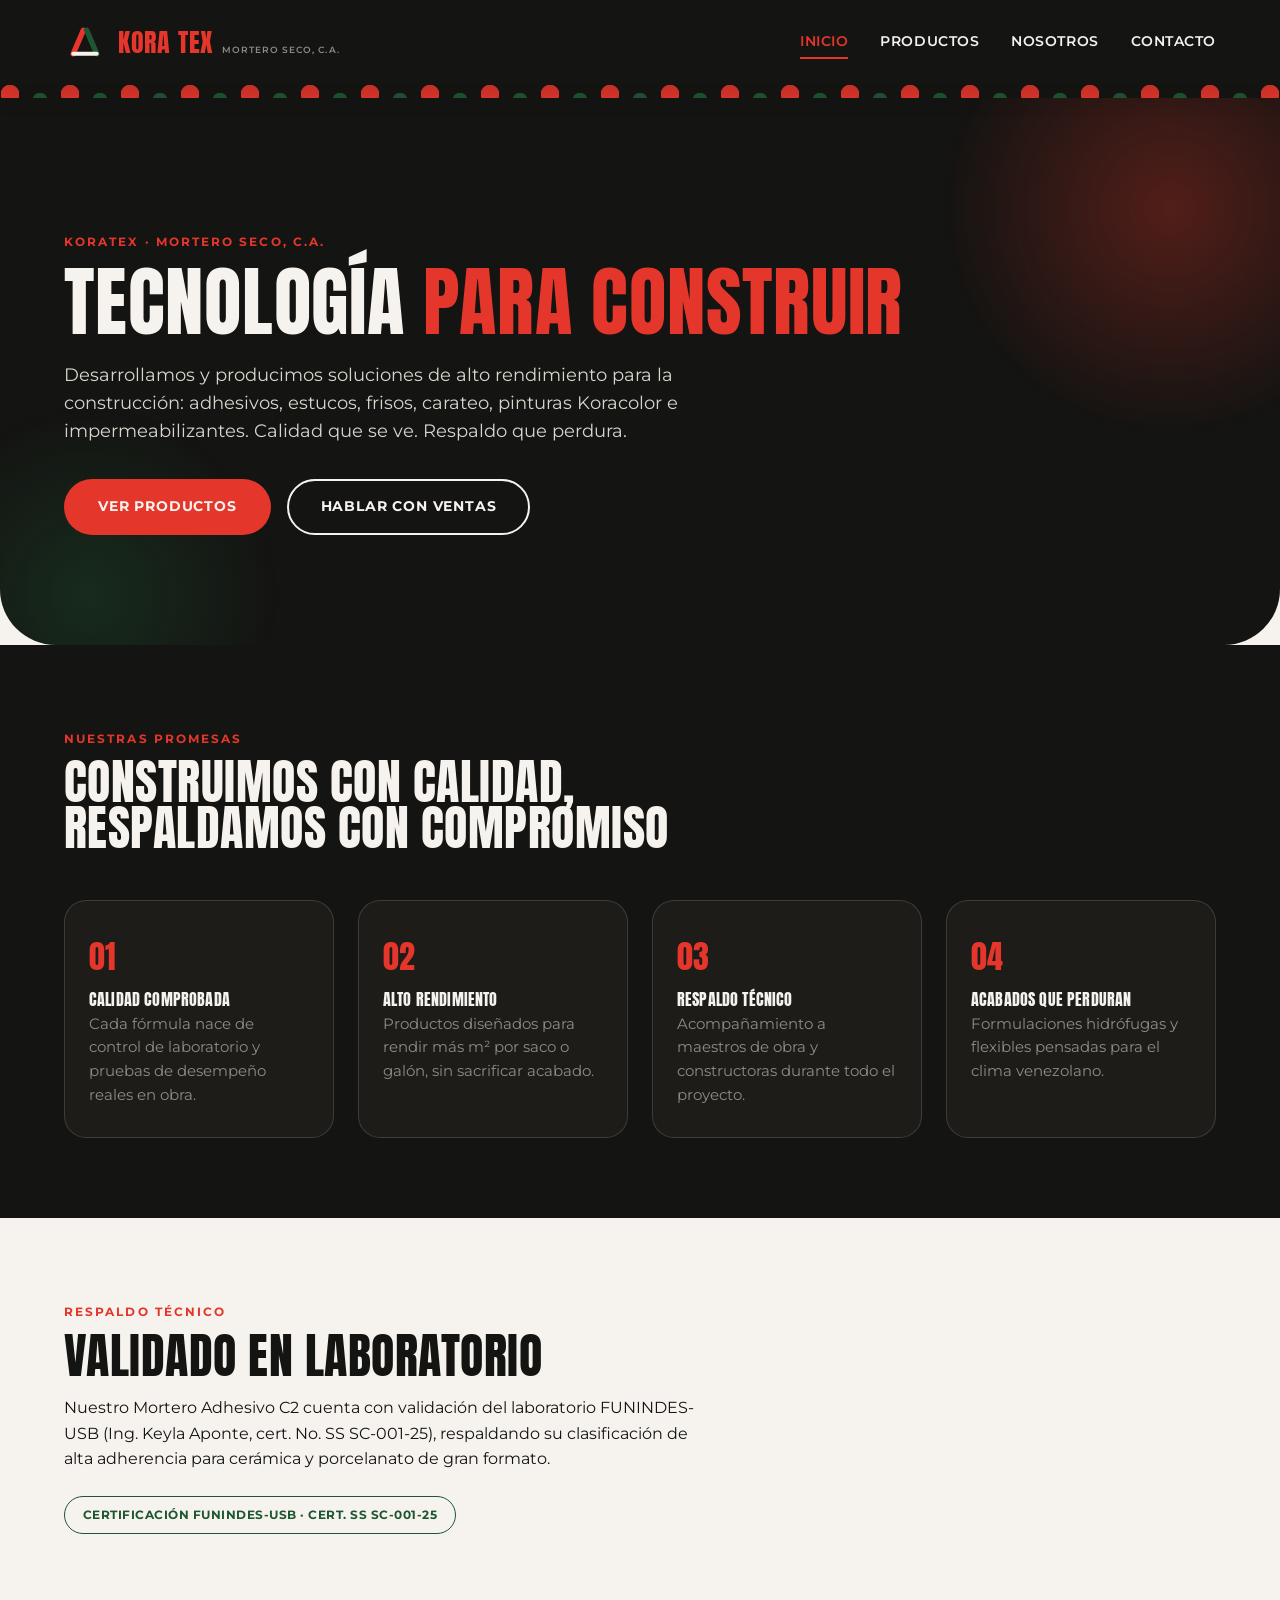
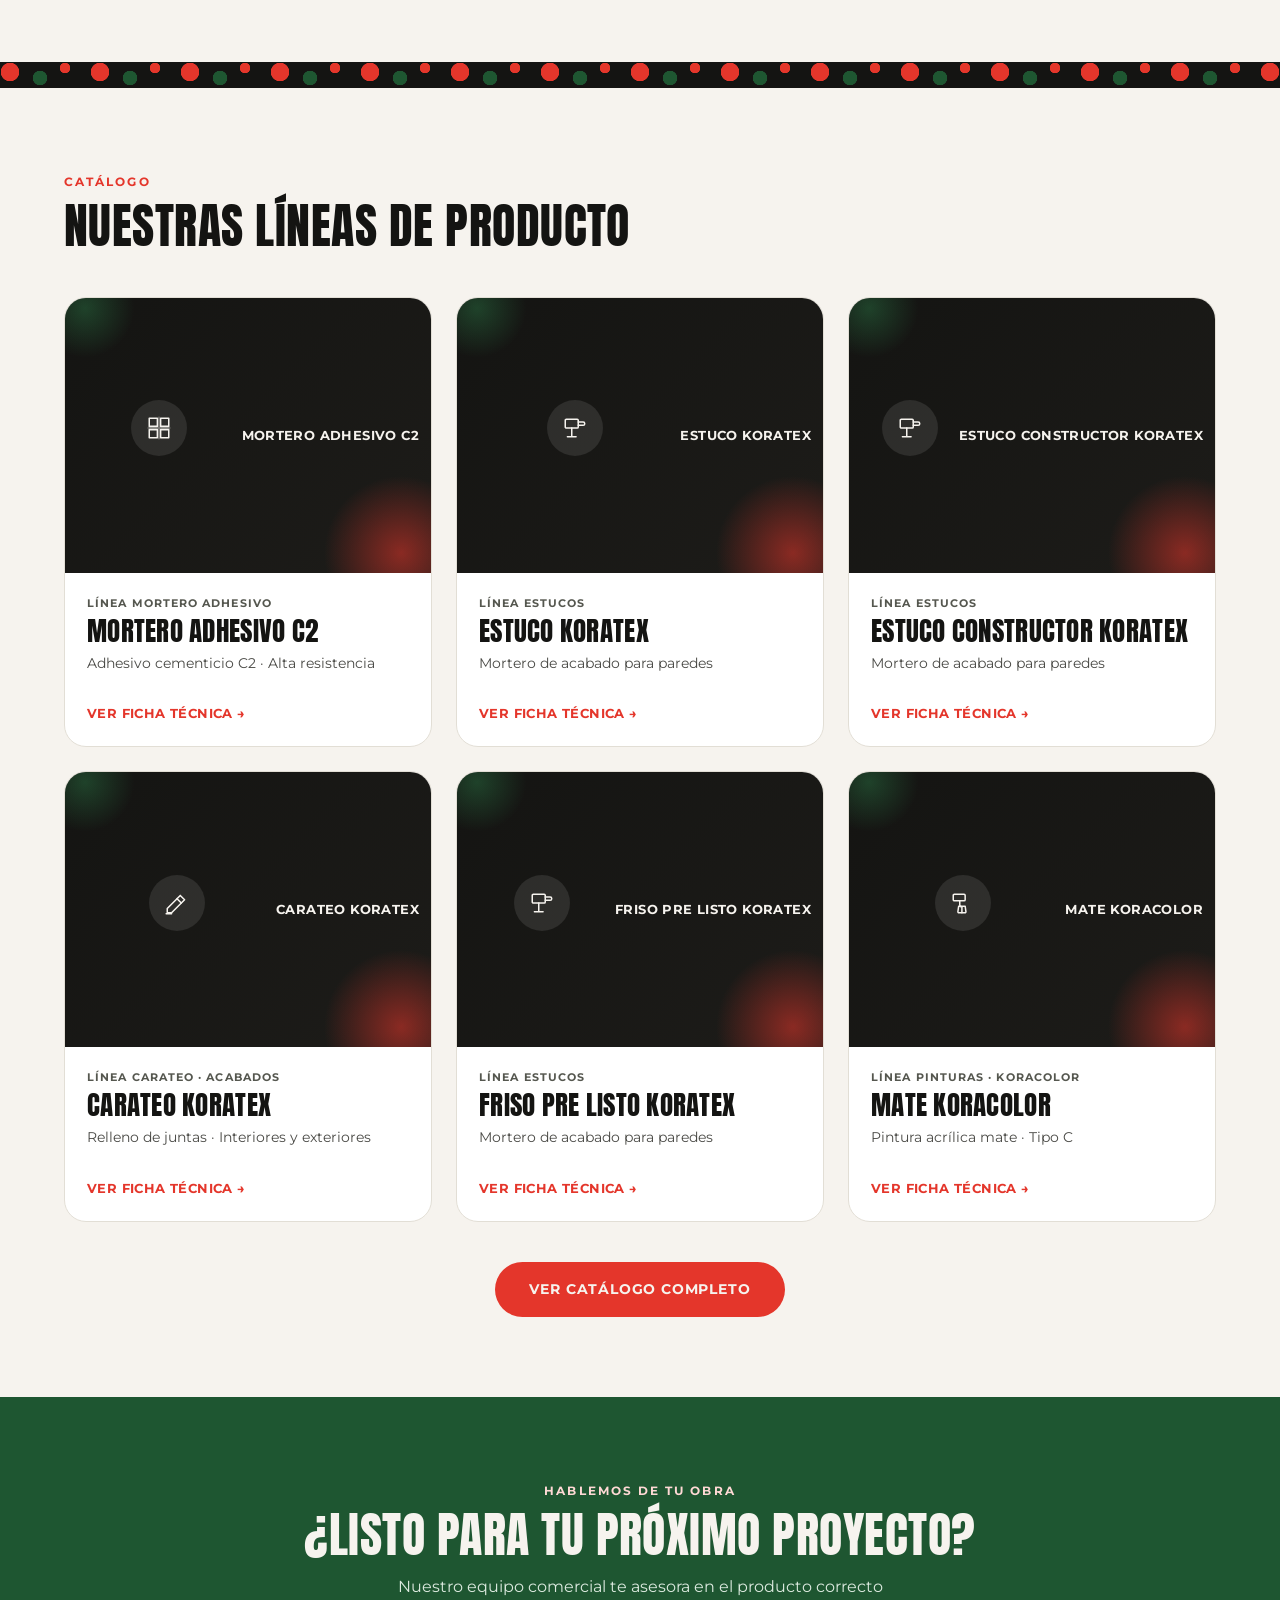
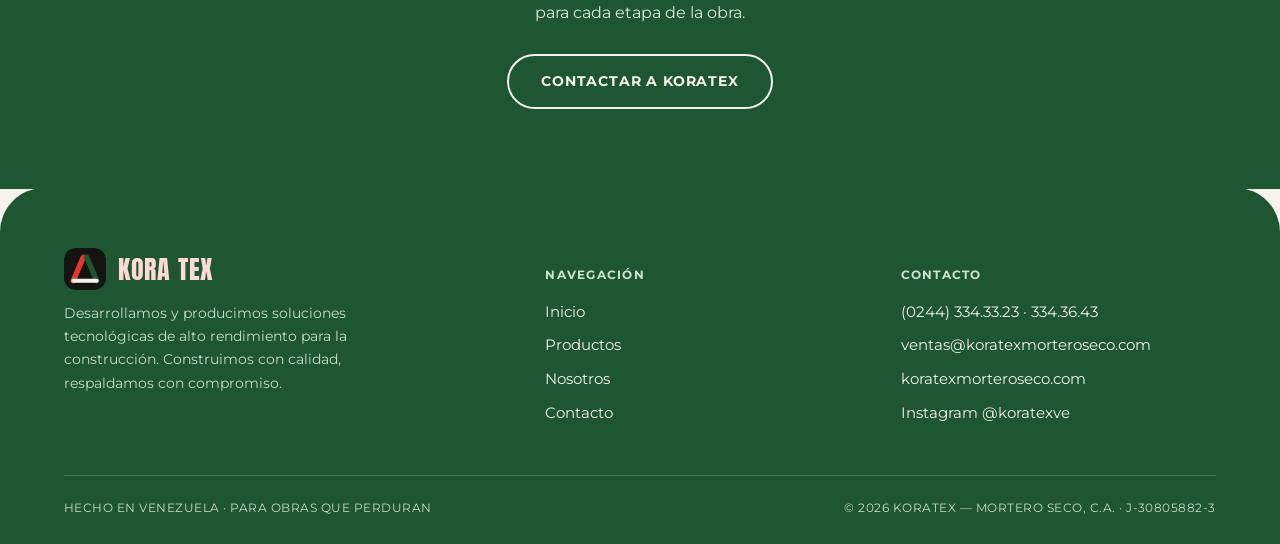
==== commit fa025276: "Apply new organic-rounded redesign package to sitio-web Replaces the previous visual system with the" ====
--- a/sitio-web/index.html
+++ b/sitio-web/index.html
@@ -12,207 +12,163 @@
 <meta property="og:locale" content="es_VE">
 <link rel="preconnect" href="https://fonts.googleapis.com">
 <link rel="preconnect" href="https://fonts.gstatic.com" crossorigin>
-<link href="https://fonts.googleapis.com/css2?family=Space+Grotesk:wght@500;600;700&family=Inter:wght@400;500;600;700;800&display=swap" rel="stylesheet">
-<link rel="icon" type="image/svg+xml" href="favicon.svg">
+<link href="https://fonts.googleapis.com/css2?family=Anton&family=Montserrat:wght@400;500;600;700;800&display=swap" rel="stylesheet">
+<link rel="icon" type="image/svg+xml" href="./favicon.svg">
 <link rel="stylesheet" href="css/style.css">
 </head>
 <body>
-<header class="nav">
-  <div class="nav-inner">
-    <a href="index.html" class="brand">
-      <span class="brand-mark"></span>
-      <span class="brand-word">KORATEX</span>
-      <span class="brand-sub">Mortero Seco, C.A.</span>
-    </a>
-    <nav class="nav-links" id="navLinks">
-      <a href="index.html" class="active">Inicio</a>
-      <a href="productos.html" class="">Productos</a>
-      <a href="nosotros.html" class="">Nosotros</a>
-      <a href="contacto.html" class="">Contacto</a>
+
+<header class="site-header">
+  <div class="wrap">
+    <a href="./index.html" class="logo"><svg class="logo-mark" viewBox="0 0 100 100" role="img" aria-label="Isotipo KORATEX"><rect width="100" height="100" rx="24" fill="#141412"/><path d="M22 78 L46 22" stroke="#E4362B" stroke-width="13" stroke-linecap="round"/><path d="M54 22 L78 78" stroke="#1E5631" stroke-width="13" stroke-linecap="round"/><path d="M22 78 L78 78" stroke="#F6F3EE" stroke-width="9" stroke-linecap="round"/></svg><span class="logo-text">KORA<span>TEX</span> <small>MORTERO SECO, C.A.</small></span></a>
+    <nav class="main-nav" id="mainNav">
+      <a href="./index.html" class="active">Inicio</a>
+      <a href="./productos.html" class="">Productos</a>
+      <a href="./nosotros.html" class="">Nosotros</a>
+      <a href="./contacto.html" class="">Contacto</a>
     </nav>
-    <a href="contacto.html" class="nav-cta">Cotizar →</a>
-    <button class="nav-burger" id="navBurger" aria-label="Abrir menú"><span></span><span></span><span></span></button>
+    <button class="nav-toggle" id="navToggle" aria-label="Abrir menú">☰</button>
   </div>
 </header>
+<div class="trowel-divider thin"></div>
 
-<section class="hero grid-bg">
-  <div class="wrap hero-grid">
-    <div class="hero-copy">
-      <span class="eyebrow">KORATEX · Mortero Seco, C.A.</span>
-      <h1>Tecnología <em>para construir</em></h1>
-      <p class="lead">Desarrollamos y producimos soluciones de alto rendimiento para la construcción: adhesivos, estucos, frisos, carateo, pinturas Koracolor e impermeabilizantes. Calidad que se ve. Respaldo que perdura.</p>
-      <div class="hero-actions">
-        <a href="productos.html" class="btn btn-primary">Ver productos</a>
-        <a href="contacto.html" class="btn btn-outline">Hablar con ventas</a>
-      </div>
-    </div>
-    <div class="hero-panel">
-      <div class="hero-stat"><strong>8</strong><span>líneas de producto para cada etapa de la obra</span></div>
-      <div class="hero-stat"><strong>FUNINDES-USB</strong><span>validación de laboratorio independiente</span></div>
-      <div class="hero-stat"><strong>100%</strong><span>fabricado en Venezuela</span></div>
+<section class="hero">
+  <div class="wrap">
+    <span class="eyebrow">KORATEX · Mortero Seco, C.A.</span>
+    <h1>Tecnología <span>para construir</span></h1>
+    <p class="lead">Desarrollamos y producimos soluciones de alto rendimiento para la construcción: adhesivos, estucos, frisos, carateo, pinturas Koracolor e impermeabilizantes. Calidad que se ve. Respaldo que perdura.</p>
+    <div class="hero-actions">
+      <a href="productos.html" class="btn btn-rojo">Ver productos</a>
+      <a href="contacto.html" class="btn btn-outline">Hablar con ventas</a>
     </div>
   </div>
 </section>
 
-<section>
+<section class="section-carbon">
   <div class="wrap">
     <div class="section-head">
       <span class="eyebrow">Nuestras promesas</span>
-      <h2>Construimos con calidad, respaldamos con compromiso</h2>
+      <h2>Construimos con calidad,<br>respaldamos con compromiso</h2>
     </div>
-    <div class="promise-list">
-      <div class="promise-row"><span class="promise-num">01</span><h3>Calidad comprobada</h3><p>Cada fórmula nace de control de laboratorio y pruebas de desempeño reales en obra.</p></div>
-      <div class="promise-row"><span class="promise-num">02</span><h3>Alto rendimiento</h3><p>Productos diseñados para rendir más m² por saco o galón, sin sacrificar acabado.</p></div>
-      <div class="promise-row"><span class="promise-num">03</span><h3>Respaldo técnico</h3><p>Acompañamiento a maestros de obra y constructoras durante todo el proyecto.</p></div>
-      <div class="promise-row"><span class="promise-num">04</span><h3>Acabados que perduran</h3><p>Formulaciones hidrófugas y flexibles pensadas para el clima venezolano.</p></div>
+    <div class="grid-4">
+      <div class="promesa"><span class="num">01</span><h3>Calidad comprobada</h3><p>Cada fórmula nace de control de laboratorio y pruebas de desempeño reales en obra.</p></div>
+      <div class="promesa"><span class="num">02</span><h3>Alto rendimiento</h3><p>Productos diseñados para rendir más m² por saco o galón, sin sacrificar acabado.</p></div>
+      <div class="promesa"><span class="num">03</span><h3>Respaldo técnico</h3><p>Acompañamiento a maestros de obra y constructoras durante todo el proyecto.</p></div>
+      <div class="promesa"><span class="num">04</span><h3>Acabados que perduran</h3><p>Formulaciones hidrófugas y flexibles pensadas para el clima venezolano.</p></div>
     </div>
   </div>
 </section>
 
-<section class="section-paper2">
+<section class="section-hueso">
   <div class="wrap">
-    <div class="callout">
-      <div class="callout-icon"><svg viewBox="0 0 24 24" fill="none" stroke="currentColor" stroke-width="1.6" stroke-linecap="round" stroke-linejoin="round"><path d="M3 21V11l5 3v-3l5 3v-3l5 3v7H3Z"/><path d="M7 21v-4M12 21v-4M17 21v-4"/><path d="M17 7V4h2v3"/></svg></div>
-      <div>
-        <span class="eyebrow verde">Respaldo técnico</span>
-        <h3 style="margin-top:10px;">Validado en laboratorio</h3>
-        <p>Nuestro Mortero Adhesivo C2 cuenta con validación del laboratorio FUNINDES-USB (Ing. Keyla Aponte, cert. No. SS SC-001-25), respaldando su clasificación de alta adherencia para cerámica y porcelanato de gran formato.</p>
-        <div class="cert-tag">Certificación FUNINDES-USB · Cert. SS SC-001-25</div>
-      </div>
+    <div class="section-head">
+      <span class="eyebrow">Respaldo técnico</span>
+      <h2>Validado en laboratorio</h2>
+      <p style="margin-top:16px; max-width:640px;">Nuestro Mortero Adhesivo C2 cuenta con validación del laboratorio FUNINDES-USB (Ing. Keyla Aponte, cert. No. SS SC-001-25), respaldando su clasificación de alta adherencia para cerámica y porcelanato de gran formato.</p>
+      <div class="cert-strip">Certificación FUNINDES-USB · Cert. SS SC-001-25</div>
     </div>
   </div>
 </section>
 
-<section>
+<div class="trowel-divider"></div>
+
+<section class="section-hueso">
   <div class="wrap">
     <div class="section-head">
       <span class="eyebrow">Catálogo</span>
       <h2>Nuestras líneas de producto</h2>
     </div>
-    <div class="p-grid">
-      <a href="productos/mortero-adhesivo-c2.html" class="p-card reveal" data-cat="adhesivos">
-        <div class="p-card-top">
-          <div class="p-badge"><svg viewBox="0 0 24 24" fill="none" stroke="currentColor" stroke-width="1.6" stroke-linecap="round" stroke-linejoin="round"><rect x="3" y="3" width="7.5" height="7.5"/><rect x="13.5" y="3" width="7.5" height="7.5"/><rect x="3" y="13.5" width="7.5" height="7.5"/><rect x="13.5" y="13.5" width="7.5" height="7.5"/></svg></div>
-          <span class="p-index">01</span>
-        </div>
-        <div>
-          <span class="p-line">Línea Mortero Adhesivo</span>
+    <div class="grid-3">
+      
+      <a href="./productos/mortero-adhesivo-c2.html" class="product-card reveal">
+        <div class="thumb"><div class="thumb-icon"><svg viewBox="0 0 24 24" fill="none" stroke="currentColor" stroke-width="1.4" stroke-linecap="round" stroke-linejoin="round"><rect x="3" y="3" width="7.5" height="7.5"/><rect x="13.5" y="3" width="7.5" height="7.5"/><rect x="3" y="13.5" width="7.5" height="7.5"/><rect x="13.5" y="13.5" width="7.5" height="7.5"/><path d="M2 12h20M12 2v20" stroke-opacity=".4"/></svg></div><span class="thumb-label">Mortero Adhesivo C2</span></div>
+        <div class="body">
+          <span class="linea">Línea Mortero Adhesivo</span>
           <h3>Mortero Adhesivo C2</h3>
           <p>Adhesivo cementicio C2 · Alta resistencia</p>
-        </div>
-        <div class="p-card-foot">
-          <span>Ver ficha técnica</span>
-          <span class="p-arrow">→</span>
+          <span class="ver-mas">Ver ficha técnica →</span>
         </div>
       </a>
-      <a href="productos/estuco-koratex.html" class="p-card reveal" data-cat="estucos">
-        <div class="p-card-top">
-          <div class="p-badge"><svg viewBox="0 0 24 24" fill="none" stroke="currentColor" stroke-width="1.6" stroke-linecap="round" stroke-linejoin="round"><rect x="3" y="4" width="12" height="8" rx="1"/><path d="M15 6.5h4.5a1.5 1.5 0 0 1 1.5 1.5v0a1.5 1.5 0 0 1-1.5 1.5H15"/><path d="M9 12v8M5 20h8"/></svg></div>
-          <span class="p-index">02</span>
-        </div>
-        <div>
-          <span class="p-line">Línea Estucos</span>
+
+      <a href="./productos/estuco-koratex.html" class="product-card reveal">
+        <div class="thumb"><div class="thumb-icon"><svg viewBox="0 0 24 24" fill="none" stroke="currentColor" stroke-width="1.4" stroke-linecap="round" stroke-linejoin="round"><rect x="3" y="4" width="12" height="8" rx="1"/><path d="M15 6.5h4.5a1.5 1.5 0 0 1 1.5 1.5v0a1.5 1.5 0 0 1-1.5 1.5H15"/><path d="M9 12v8M5 20h8"/></svg></div><span class="thumb-label">Estuco Koratex</span></div>
+        <div class="body">
+          <span class="linea">Línea Estucos</span>
           <h3>Estuco Koratex</h3>
           <p>Mortero de acabado para paredes</p>
-        </div>
-        <div class="p-card-foot">
-          <span>Ver ficha técnica</span>
-          <span class="p-arrow">→</span>
+          <span class="ver-mas">Ver ficha técnica →</span>
         </div>
       </a>
-      <a href="productos/estuco-constructor.html" class="p-card reveal" data-cat="estucos">
-        <div class="p-card-top">
-          <div class="p-badge"><svg viewBox="0 0 24 24" fill="none" stroke="currentColor" stroke-width="1.6" stroke-linecap="round" stroke-linejoin="round"><rect x="3" y="4" width="12" height="8" rx="1"/><path d="M15 6.5h4.5a1.5 1.5 0 0 1 1.5 1.5v0a1.5 1.5 0 0 1-1.5 1.5H15"/><path d="M9 12v8M5 20h8"/></svg></div>
-          <span class="p-index">03</span>
-        </div>
-        <div>
-          <span class="p-line">Línea Estucos</span>
+
+      <a href="./productos/estuco-constructor.html" class="product-card reveal">
+        <div class="thumb"><div class="thumb-icon"><svg viewBox="0 0 24 24" fill="none" stroke="currentColor" stroke-width="1.4" stroke-linecap="round" stroke-linejoin="round"><rect x="3" y="4" width="12" height="8" rx="1"/><path d="M15 6.5h4.5a1.5 1.5 0 0 1 1.5 1.5v0a1.5 1.5 0 0 1-1.5 1.5H15"/><path d="M9 12v8M5 20h8"/></svg></div><span class="thumb-label">Estuco Constructor Koratex</span></div>
+        <div class="body">
+          <span class="linea">Línea Estucos</span>
           <h3>Estuco Constructor Koratex</h3>
           <p>Mortero de acabado para paredes</p>
-        </div>
-        <div class="p-card-foot">
-          <span>Ver ficha técnica</span>
-          <span class="p-arrow">→</span>
+          <span class="ver-mas">Ver ficha técnica →</span>
         </div>
       </a>
-      <a href="productos/carateo-koratex.html" class="p-card reveal" data-cat="acabados">
-        <div class="p-card-top">
-          <div class="p-badge"><svg viewBox="0 0 24 24" fill="none" stroke="currentColor" stroke-width="1.6" stroke-linecap="round" stroke-linejoin="round"><path d="M3 17 15 5l4 4L7 21H3z"/><path d="M12 8l4 4M2 22h5"/></svg></div>
-          <span class="p-index">04</span>
-        </div>
-        <div>
-          <span class="p-line">Línea Carateo · Acabados</span>
+
+      <a href="./productos/carateo-koratex.html" class="product-card reveal">
+        <div class="thumb"><div class="thumb-icon"><svg viewBox="0 0 24 24" fill="none" stroke="currentColor" stroke-width="1.4" stroke-linecap="round" stroke-linejoin="round"><path d="M3 17 15 5l4 4L7 21H3z"/><path d="M12 8l4 4M2 22h5"/></svg></div><span class="thumb-label">Carateo Koratex</span></div>
+        <div class="body">
+          <span class="linea">Línea Carateo · Acabados</span>
           <h3>Carateo Koratex</h3>
           <p>Relleno de juntas · Interiores y exteriores</p>
-        </div>
-        <div class="p-card-foot">
-          <span>Ver ficha técnica</span>
-          <span class="p-arrow">→</span>
+          <span class="ver-mas">Ver ficha técnica →</span>
         </div>
       </a>
-      <a href="productos/friso-pre-listo.html" class="p-card reveal" data-cat="estucos">
-        <div class="p-card-top">
-          <div class="p-badge"><svg viewBox="0 0 24 24" fill="none" stroke="currentColor" stroke-width="1.6" stroke-linecap="round" stroke-linejoin="round"><rect x="3" y="4" width="12" height="8" rx="1"/><path d="M15 6.5h4.5a1.5 1.5 0 0 1 1.5 1.5v0a1.5 1.5 0 0 1-1.5 1.5H15"/><path d="M9 12v8M5 20h8"/></svg></div>
-          <span class="p-index">05</span>
-        </div>
-        <div>
-          <span class="p-line">Línea Estucos</span>
+
+      <a href="./productos/friso-pre-listo.html" class="product-card reveal">
+        <div class="thumb"><div class="thumb-icon"><svg viewBox="0 0 24 24" fill="none" stroke="currentColor" stroke-width="1.4" stroke-linecap="round" stroke-linejoin="round"><rect x="3" y="4" width="12" height="8" rx="1"/><path d="M15 6.5h4.5a1.5 1.5 0 0 1 1.5 1.5v0a1.5 1.5 0 0 1-1.5 1.5H15"/><path d="M9 12v8M5 20h8"/></svg></div><span class="thumb-label">Friso Pre Listo Koratex</span></div>
+        <div class="body">
+          <span class="linea">Línea Estucos</span>
           <h3>Friso Pre Listo Koratex</h3>
           <p>Mortero de acabado para paredes</p>
-        </div>
-        <div class="p-card-foot">
-          <span>Ver ficha técnica</span>
-          <span class="p-arrow">→</span>
+          <span class="ver-mas">Ver ficha técnica →</span>
         </div>
       </a>
-      <a href="productos/mate-koracolor.html" class="p-card reveal" data-cat="pinturas">
-        <div class="p-card-top">
-          <div class="p-badge"><svg viewBox="0 0 24 24" fill="none" stroke="currentColor" stroke-width="1.6" stroke-linecap="round" stroke-linejoin="round"><rect x="3" y="4" width="11" height="6" rx="1"/><path d="M9 10v3.5a2 2 0 0 0 2 2h0"/><path d="M11 15.5V21"/><path d="M8.3 21h5.4a1 1 0 0 0 1-1.15l-.7-4.85H8l-.7 4.85A1 1 0 0 0 8.3 21Z"/></svg></div>
-          <span class="p-index">06</span>
-        </div>
-        <div>
-          <span class="p-line">Línea Pinturas · Koracolor</span>
+
+      <a href="./productos/mate-koracolor.html" class="product-card reveal">
+        <div class="thumb"><div class="thumb-icon"><svg viewBox="0 0 24 24" fill="none" stroke="currentColor" stroke-width="1.4" stroke-linecap="round" stroke-linejoin="round"><rect x="3" y="4" width="11" height="6" rx="1"/><path d="M9 10v3.5a2 2 0 0 0 2 2h0"/><path d="M11 15.5V21"/><path d="M8.3 21h5.4a1 1 0 0 0 1-1.15l-.7-4.85H8l-.7 4.85A1 1 0 0 0 8.3 21Z"/></svg></div><span class="thumb-label">Mate Koracolor</span></div>
+        <div class="body">
+          <span class="linea">Línea Pinturas · Koracolor</span>
           <h3>Mate Koracolor</h3>
           <p>Pintura acrílica mate · Tipo C</p>
-        </div>
-        <div class="p-card-foot">
-          <span>Ver ficha técnica</span>
-          <span class="p-arrow">→</span>
+          <span class="ver-mas">Ver ficha técnica →</span>
         </div>
       </a>
     </div>
-    <div class="center" style="margin-top:44px;">
-      <a href="productos.html" class="btn btn-primary">Ver catálogo completo</a>
+    <div class="center" style="margin-top:40px;">
+      <a href="productos.html" class="btn btn-rojo">Ver catálogo completo</a>
     </div>
   </div>
 </section>
 
-<section class="section-ink grid-bg">
+<section class="section-verde">
   <div class="wrap center">
-    <span class="eyebrow">Hablemos de tu obra</span>
-    <h2 style="margin-top:12px;">¿Listo para tu próximo proyecto?</h2>
-    <p style="max-width:520px; margin:16px auto 30px; color:#C7C9D1;">Nuestro equipo comercial te asesora en el producto correcto para cada etapa de la obra.</p>
-    <a href="contacto.html" class="btn btn-primary">Contactar a KORATEX</a>
+    <span class="eyebrow" style="color:#FFD9D5;">Hablemos de tu obra</span>
+    <h2 style="margin-top:10px;">¿Listo para tu próximo proyecto?</h2>
+    <p style="max-width:520px; margin:16px auto 28px; color:#DCEADF;">Nuestro equipo comercial te asesora en el producto correcto para cada etapa de la obra.</p>
+    <a href="contacto.html" class="btn btn-outline">Contactar a KORATEX</a>
   </div>
 </section>
 
-<footer class="footer">
+<footer class="site-footer">
   <div class="wrap">
-    <div class="footer-inner">
-      <div class="footer-brand">
-        <a href="index.html" class="brand">
-          <span class="brand-mark"></span>
-          <span class="brand-word">KORATEX</span>
-        </a>
-        <p>Desarrollamos y producimos soluciones tecnológicas de alto rendimiento para la construcción. Construimos con calidad, respaldamos con compromiso.</p>
+    <div class="foot-grid">
+      <div>
+        <div class="logo"><svg class="logo-mark" viewBox="0 0 100 100" role="img" aria-label="Isotipo KORATEX"><rect width="100" height="100" rx="24" fill="#141412"/><path d="M22 78 L46 22" stroke="#E4362B" stroke-width="13" stroke-linecap="round"/><path d="M54 22 L78 78" stroke="#1E5631" stroke-width="13" stroke-linecap="round"/><path d="M22 78 L78 78" stroke="#F6F3EE" stroke-width="9" stroke-linecap="round"/></svg><span class="logo-text">KORA<span>TEX</span></span></div>
+        <p class="tagline">Desarrollamos y producimos soluciones tecnológicas de alto rendimiento para la construcción. Construimos con calidad, respaldamos con compromiso.</p>
       </div>
       <div>
         <h4>Navegación</h4>
         <ul>
-          <li><a href="index.html">Inicio</a></li>
-          <li><a href="productos.html">Productos</a></li>
-          <li><a href="nosotros.html">Nosotros</a></li>
-          <li><a href="contacto.html">Contacto</a></li>
+          <li><a href="./index.html">Inicio</a></li>
+          <li><a href="./productos.html">Productos</a></li>
+          <li><a href="./nosotros.html">Nosotros</a></li>
+          <li><a href="./contacto.html">Contacto</a></li>
         </ul>
       </div>
       <div>
@@ -221,16 +177,11 @@
           <li>(0244) 334.33.23 · 334.36.43</li>
           <li>ventas@koratexmorteroseco.com</li>
           <li>koratexmorteroseco.com</li>
-        </ul>
-      </div>
-      <div>
-        <h4>Síguenos</h4>
-        <ul>
           <li>Instagram @koratexve</li>
         </ul>
       </div>
     </div>
-    <div class="footer-bottom">
+    <div class="bottom">
       <span>Hecho en Venezuela · Para obras que perduran</span>
       <span>© 2026 KORATEX — Mortero Seco, C.A. · J-30805882-3</span>
     </div>
--- a/sitio-web/css/style.css
+++ b/sitio-web/css/style.css
@@ -1,9 +1,9 @@
 /* ==========================================================================
-   KORATEX — Sistema de diseño v2
-   Paleta: Rojo #E4362B (marca) · Verde #1E5631 (marca) · Ink #14151A · Paper #FAF9F6
-   Acentos por línea de producto: adhesivos, estucos, acabados, pinturas, impermeabilizantes
-   Tipografía: Space Grotesk (display) + Inter (cuerpo / UI)
-   Firma visual: retícula tipo plano técnico (blueprint grid) + marcas de esquina
+   KORATEX — Sistema de diseño
+   Paleta: Rojo #E4362B · Verde #1E5631 · Carbón #141412 · Hueso #F6F3EE · Concreto #8A8D89
+   Tipografía: Anton (display) + Montserrat (cuerpo / UI)
+   Firma visual: franja diagonal tipo "paletazo" (trowel stroke) entre secciones,
+   que recrea la geometría diagonal roja/verde del isotipo de la marca.
    ========================================================================== */
 
 :root {
@@ -11,24 +11,15 @@
   --rojo-oscuro: #B82A21;
   --verde: #1E5631;
   --verde-claro: #2C7A47;
-
-  --ink: #14151A;
-  --ink-2: #1D1F26;
-  --ink-3: #262A34;
-  --paper: #FAF9F6;
-  --paper-2: #F1EFE8;
-  --line: #E1DFD6;
-  --slate: #5B5F6B;
-  --slate-light: #8A8D97;
-
-  --cat-adhesivos: #2F5D82;
-  --cat-estucos: #C97A2B;
-  --cat-acabados: #1E5631;
-  --cat-pinturas: #E4362B;
-  --cat-impermeabilizantes: #1E7C7C;
-
-  --radius: 3px;
-  --max: 1220px;
+  --carbon: #141412;
+  --carbon-2: #1D1C19;
+  --hueso: #F6F3EE;
+  --concreto: #8A8D89;
+  --concreto-oscuro: #55574F;
+  --radius: 22px;
+  --radius-sm: 14px;
+  --radius-pill: 999px;
+  --max: 1200px;
 }
 
 * { box-sizing: border-box; }
@@ -36,547 +27,571 @@
 
 body {
   margin: 0;
-  background: var(--paper);
-  color: var(--ink);
-  font-family: 'Inter', sans-serif;
+  background: var(--hueso);
+  color: var(--carbon);
+  font-family: 'Montserrat', sans-serif;
   font-size: 16px;
-  line-height: 1.62;
+  line-height: 1.6;
   -webkit-font-smoothing: antialiased;
 }
 
-h1, h2, h3, h4, .display {
-  font-family: 'Space Grotesk', sans-serif;
-  font-weight: 700;
-  letter-spacing: -0.01em;
-  line-height: 1.02;
+h1, h2, h3, .display {
+  font-family: 'Anton', sans-serif;
+  font-weight: 400;
+  text-transform: uppercase;
+  letter-spacing: 0.01em;
+  line-height: 0.95;
   margin: 0;
 }
 
-h1 { font-size: clamp(2.4rem, 5.6vw, 4.4rem); }
-h2 { font-size: clamp(1.8rem, 3.6vw, 2.7rem); }
-h3 { font-size: clamp(1.1rem, 2vw, 1.4rem); }
+h1 { font-size: clamp(2.6rem, 6vw, 5rem); }
+h2 { font-size: clamp(1.9rem, 4vw, 3rem); }
+h3 { font-size: clamp(1.2rem, 2.4vw, 1.7rem); }
 
 p { margin: 0 0 1em; color: inherit; }
+
 a { color: inherit; text-decoration: none; }
-ul { margin: 0; padding: 0; }
+
+.eyebrow {
+  font-family: 'Montserrat', sans-serif;
+  font-weight: 700;
+  font-size: 0.72rem;
+  letter-spacing: 0.18em;
+  text-transform: uppercase;
+  color: var(--rojo);
+}
+
+.eyebrow.verde { color: var(--verde); }
+.eyebrow.claro { color: var(--concreto); }
+
+.wrap {
+  max-width: var(--max);
+  margin: 0 auto;
+  padding: 0 24px;
+}
+
 img { max-width: 100%; display: block; }
 
-.wrap { max-width: var(--max); margin: 0 auto; padding: 0 28px; }
-
-.eyebrow {
-  display: inline-flex;
-  align-items: center;
-  gap: 8px;
-  font-family: 'Space Grotesk', sans-serif;
-  font-weight: 600;
-  font-size: 0.76rem;
-  letter-spacing: 0.14em;
-  text-transform: uppercase;
-  color: var(--rojo);
-}
-.eyebrow::before { content: ""; width: 18px; height: 2px; background: var(--rojo); display: inline-block; }
-.eyebrow.verde { color: var(--verde-claro); }
-.eyebrow.verde::before { background: var(--verde-claro); }
-.eyebrow.claro { color: var(--slate-light); }
-.eyebrow.claro::before { background: var(--slate-light); }
-.on-dark .eyebrow { color: #FF8A7E; }
-.on-dark .eyebrow::before { background: #FF8A7E; }
-
-/* -------------------- Blueprint grid watermark -------------------- */
-.grid-bg {
-  background-image:
-    linear-gradient(rgba(255,255,255,.05) 1px, transparent 1px),
-    linear-gradient(90deg, rgba(255,255,255,.05) 1px, transparent 1px);
-  background-size: 44px 44px;
-}
-.corner-ticks { position: relative; }
-.corner-ticks::before, .corner-ticks::after {
-  content: "+";
-  position: absolute;
-  font-family: monospace;
-  font-size: 14px;
-  color: var(--slate-light);
-  opacity: .5;
-  top: 14px;
-}
-.corner-ticks::before { left: 14px; }
-.corner-ticks::after { right: 14px; }
-
 /* -------------------- Header -------------------- */
-.nav {
+.site-header {
   position: sticky;
   top: 0;
-  z-index: 60;
-  background: rgba(20,21,26,.92);
-  backdrop-filter: blur(8px);
-  border-bottom: 1px solid rgba(255,255,255,.08);
-}
-.nav-inner {
-  max-width: var(--max);
-  margin: 0 auto;
-  padding: 0 28px;
-  height: 72px;
+  z-index: 50;
+  background: var(--carbon);
+  box-shadow: 0 6px 24px rgba(20,20,18,.25);
+}
+
+.site-header .wrap {
   display: flex;
   align-items: center;
   justify-content: space-between;
-  gap: 20px;
-}
-.brand { display: flex; align-items: center; gap: 10px; flex-shrink: 0; }
-.brand-mark {
-  width: 30px; height: 30px;
-  background: linear-gradient(135deg, var(--rojo) 0 55%, var(--verde) 55%);
+  height: 84px;
+}
+
+.logo {
+  font-family: 'Anton', sans-serif;
+  font-size: 1.6rem;
+  color: var(--hueso);
+  letter-spacing: 0.02em;
+  display: flex;
+  align-items: center;
+  gap: 12px;
+}
+.logo-mark {
+  width: 42px;
+  height: 42px;
   flex-shrink: 0;
-}
-.brand-word {
-  font-family: 'Space Grotesk', sans-serif;
-  font-weight: 700;
-  font-size: 1.25rem;
-  letter-spacing: 0.02em;
-  color: var(--paper);
-  text-transform: uppercase;
-}
-.brand-sub {
-  font-size: 0.58rem;
-  color: var(--slate-light);
-  letter-spacing: 0.14em;
-  text-transform: uppercase;
+  border-radius: 12px;
+  display: block;
+}
+.logo-text { display: flex; align-items: baseline; gap: 8px; }
+.logo span { color: var(--rojo); }
+.logo small {
+  font-family: 'Montserrat', sans-serif;
+  font-size: 0.55rem;
+  color: var(--concreto);
+  letter-spacing: 0.12em;
   font-weight: 600;
-  margin-left: 2px;
-}
-
-.nav-links { display: flex; gap: 2px; margin-left: auto; }
-.nav-links a {
-  color: #C7C9D1;
-  font-weight: 500;
-  font-size: 0.86rem;
-  padding: 10px 16px;
-  border-radius: var(--radius);
-  transition: color .15s ease, background .15s ease;
-}
-.nav-links a:hover { color: var(--paper); background: rgba(255,255,255,.06); }
-.nav-links a.active { color: var(--paper); }
-.nav-links a.active { position: relative; }
-.nav-links a.active::after {
-  content: "";
-  position: absolute;
-  left: 16px; right: 16px; bottom: 4px;
-  height: 2px;
+  text-transform: uppercase;
+}
+
+nav.main-nav { display: flex; gap: 2rem; }
+nav.main-nav a {
+  color: var(--hueso);
+  font-weight: 600;
+  font-size: 0.85rem;
+  letter-spacing: 0.04em;
+  text-transform: uppercase;
+  position: relative;
+  padding: 6px 0;
+}
+nav.main-nav a::after {
+  content: "";
+  position: absolute;
+  left: 0; bottom: 0;
+  width: 0; height: 2px;
   background: var(--rojo);
-}
-
-.nav-cta {
-  display: inline-flex;
-  align-items: center;
-  gap: 6px;
-  background: var(--rojo);
-  color: #fff;
-  font-weight: 600;
-  font-size: 0.82rem;
-  padding: 10px 18px;
-  border-radius: var(--radius);
-  letter-spacing: 0.02em;
-  white-space: nowrap;
-  transition: background .15s ease;
-}
-.nav-cta:hover { background: var(--rojo-oscuro); }
-
-.nav-burger {
+  transition: width .2s ease;
+}
+nav.main-nav a:hover::after,
+nav.main-nav a.active::after { width: 100%; }
+nav.main-nav a.active { color: var(--rojo); }
+
+.nav-toggle {
   display: none;
-  flex-direction: column;
-  gap: 5px;
   background: none;
   border: none;
+  color: var(--hueso);
+  font-size: 1.6rem;
   cursor: pointer;
-  padding: 6px;
-}
-.nav-burger span { width: 22px; height: 2px; background: var(--paper); display: block; }
-
-@media (max-width: 900px) {
-  .nav-links {
+}
+
+@media (max-width: 860px) {
+  nav.main-nav {
     position: fixed;
-    top: 72px; left: 0; right: 0;
-    background: var(--ink);
+    top: 76px; left: 0; right: 0;
+    background: var(--carbon);
     flex-direction: column;
     gap: 0;
     max-height: 0;
     overflow: hidden;
     transition: max-height .3s ease;
-    border-bottom: 1px solid rgba(255,255,255,.08);
+    border-bottom: 3px solid var(--rojo);
   }
-  .nav-links.open { max-height: 400px; }
-  .nav-links a { padding: 16px 28px; border-top: 1px solid rgba(255,255,255,.06); border-radius: 0; }
-  .nav-cta { display: none; }
-  .nav-burger { display: flex; }
-}
+  nav.main-nav.open { max-height: 400px; }
+  nav.main-nav a { padding: 16px 24px; border-top: 1px solid rgba(255,255,255,.08); }
+  .nav-toggle { display: block; }
+}
+
+/* -------------------- Ola orgánica (firma de marca) -------------------- */
+.trowel-divider {
+  height: 26px;
+  width: 100%;
+  background-color: var(--carbon);
+  background-image:
+    radial-gradient(circle at 10px 10px, var(--rojo) 9px, transparent 9.5px),
+    radial-gradient(circle at 40px 16px, var(--verde) 7px, transparent 7.5px),
+    radial-gradient(circle at 65px 6px, var(--rojo) 5px, transparent 5.5px);
+  background-size: 90px 26px;
+  background-repeat: repeat-x;
+  border-radius: 0 0 0 0;
+}
+.trowel-divider.thin { height: 14px; background-size: 60px 14px; }
+
+/* -------------------- Hero -------------------- */
+.hero {
+  position: relative;
+  background: linear-gradient(180deg, rgba(20,20,18,.35), rgba(20,20,18,.88)), var(--carbon);
+  background-size: cover;
+  background-position: center;
+  color: var(--hueso);
+  padding: 130px 0 110px;
+  overflow: hidden;
+  border-radius: 0 0 56px 56px;
+}
+.hero::before {
+  content: "";
+  position: absolute;
+  top: -120px; right: -120px;
+  width: 460px; height: 460px;
+  background: radial-gradient(circle, rgba(228,54,43,.30), transparent 70%);
+  border-radius: 50%;
+  z-index: 1;
+}
+.hero::after {
+  content: "";
+  position: absolute;
+  bottom: -140px; left: -100px;
+  width: 380px; height: 380px;
+  background: radial-gradient(circle, rgba(30,86,49,.35), transparent 70%);
+  border-radius: 50%;
+  z-index: 1;
+}
+.hero .wrap { position: relative; z-index: 2; }
+.hero .eyebrow { color: var(--rojo); }
+.hero h1 { color: var(--hueso); margin-top: 12px; }
+.hero h1 span { color: var(--rojo); }
+.hero p.lead {
+  max-width: 640px;
+  margin-top: 22px;
+  font-size: 1.1rem;
+  color: #D8D5CD;
+}
+.hero-actions { margin-top: 34px; display: flex; gap: 16px; flex-wrap: wrap; }
 
 /* -------------------- Botones -------------------- */
 .btn {
-  display: inline-flex;
-  align-items: center;
-  gap: 8px;
-  padding: 15px 28px;
-  font-weight: 600;
-  font-size: 0.86rem;
-  letter-spacing: 0.02em;
-  border-radius: var(--radius);
-  border: 1.5px solid transparent;
+  display: inline-block;
+  padding: 15px 32px;
+  font-weight: 700;
+  font-size: 0.85rem;
+  letter-spacing: 0.06em;
+  text-transform: uppercase;
+  border-radius: var(--radius-pill);
+  border: 2px solid transparent;
   cursor: pointer;
-  transition: transform .15s ease, background .15s ease, color .15s ease, border-color .15s ease;
-  font-family: 'Inter', sans-serif;
-}
+  transition: transform .15s ease, background .15s ease, color .15s ease, box-shadow .15s ease;
+}
+.btn:hover { box-shadow: 0 10px 22px rgba(20,20,18,.18); }
 .btn:hover { transform: translateY(-2px); }
-.btn-primary { background: var(--rojo); color: #fff; }
-.btn-primary:hover { background: var(--rojo-oscuro); }
-.btn-outline { border-color: currentColor; }
-.on-dark .btn-outline { color: var(--paper); }
-.btn-outline:hover { background: currentColor; }
-.on-dark .btn-outline:hover { color: var(--ink); }
-.btn-ink { background: var(--ink); color: var(--paper); }
-.btn-ink:hover { background: var(--ink-2); }
-.btn-verde { background: var(--verde); color: #fff; }
-.btn-verde:hover { background: #163f24; }
-.btn-block { width: 100%; justify-content: center; }
+.btn-rojo { background: var(--rojo); color: var(--hueso); }
+.btn-rojo:hover { background: var(--rojo-oscuro); }
+.btn-outline { border-color: var(--hueso); color: var(--hueso); }
+.btn-outline:hover { background: var(--hueso); color: var(--carbon); }
+.btn-verde { background: var(--verde); color: var(--hueso); }
+.btn-verde:hover { background: #16401f; }
 
 /* -------------------- Secciones -------------------- */
-section { padding: 96px 0; }
-.section-ink { background: var(--ink); color: var(--paper); }
-.section-paper2 { background: var(--paper-2); color: var(--ink); }
-.section-tight { padding: 64px 0; }
-
-.section-head { max-width: 680px; margin-bottom: 52px; }
-.section-head h2 { margin-top: 14px; }
-.section-head p { margin-top: 16px; color: var(--slate); }
-.on-dark .section-head p { color: var(--slate-light); }
-
-/* -------------------- Hero -------------------- */
-.hero {
-  background: var(--ink);
-  color: var(--paper);
-  padding: 76px 0 88px;
-  position: relative;
-  overflow: hidden;
-}
-.hero-grid {
+section { padding: 80px 0; }
+.section-carbon { background: var(--carbon); color: var(--hueso); }
+.section-verde { background: var(--verde); color: var(--hueso); }
+.section-hueso { background: var(--hueso); color: var(--carbon); }
+
+.section-head { max-width: 720px; margin-bottom: 48px; }
+.section-head h2 { margin-top: 10px; }
+
+/* -------------------- Promesas / Tarjetas -------------------- */
+.grid-4 {
   display: grid;
-  grid-template-columns: 1.25fr 0.9fr;
-  gap: 56px;
-  align-items: center;
-  position: relative;
-  z-index: 1;
-}
-@media (max-width: 900px) { .hero-grid { grid-template-columns: 1fr; } }
-.hero h1 { margin-top: 16px; }
-.hero h1 em { font-style: normal; color: var(--rojo); }
-.hero .lead { max-width: 560px; margin-top: 22px; font-size: 1.08rem; color: #C7C9D1; }
-.hero-actions { margin-top: 34px; display: flex; gap: 14px; flex-wrap: wrap; }
-
-.hero-panel {
-  border: 1px solid rgba(255,255,255,.14);
-  background: rgba(255,255,255,.03);
-  padding: 8px;
-}
-.hero-stat {
-  padding: 22px 20px;
-  border-bottom: 1px solid rgba(255,255,255,.1);
-  display: flex;
-  align-items: baseline;
-  justify-content: space-between;
-  gap: 16px;
-}
-.hero-stat:last-child { border-bottom: none; }
-.hero-stat strong {
-  font-family: 'Space Grotesk', sans-serif;
-  font-size: 1.5rem;
-  color: var(--paper);
-  white-space: nowrap;
-}
-.hero-stat span { font-size: 0.8rem; color: var(--slate-light); text-align: right; }
-
-/* -------------------- Promesas (lista numerada) -------------------- */
-.promise-list { border-top: 1px solid var(--line); }
-.promise-row {
-  display: grid;
-  grid-template-columns: 70px 240px 1fr;
+  grid-template-columns: repeat(4, 1fr);
   gap: 24px;
-  align-items: start;
-  padding: 28px 0;
-  border-bottom: 1px solid var(--line);
-  position: relative;
-  transition: padding-left .2s ease;
-}
-.promise-row::before {
-  content: "";
-  position: absolute;
-  left: -28px; top: 0; bottom: 0;
-  width: 0;
-  background: var(--rojo);
-  transition: width .2s ease;
-}
-.promise-row:hover::before { width: 6px; }
-.promise-row:hover { padding-left: 12px; }
-.promise-num {
-  font-family: 'Space Grotesk', sans-serif;
-  font-size: 1.6rem;
-  color: var(--rojo);
-}
-.promise-row h3 { margin: 0; }
-.promise-row p { margin: 0; color: var(--slate); font-size: 0.94rem; }
-@media (max-width: 760px) {
-  .promise-row { grid-template-columns: 40px 1fr; }
-  .promise-row p { grid-column: 1 / -1; }
-}
-
-/* -------------------- Callout / Certificación -------------------- */
-.callout {
-  border: 1px solid var(--line);
-  background: #fff;
-  padding: 36px;
-  display: flex;
-  gap: 24px;
-  align-items: flex-start;
-}
-.on-dark .callout { background: rgba(255,255,255,.03); border-color: rgba(255,255,255,.14); }
-.callout-icon {
-  width: 54px; height: 54px;
-  flex-shrink: 0;
-  background: var(--verde);
-  color: #fff;
-  display: flex; align-items: center; justify-content: center;
-}
-.callout-icon svg { width: 26px; height: 26px; }
-.callout h3 { margin-bottom: 8px; }
-.callout p { color: var(--slate); margin: 0; }
-.on-dark .callout p { color: var(--slate-light); }
-.cert-tag {
-  display: inline-flex;
-  align-items: center;
-  gap: 8px;
-  border: 1.5px solid var(--verde-claro);
-  color: var(--verde-claro);
-  padding: 7px 14px;
-  font-weight: 700;
-  font-size: 0.75rem;
-  letter-spacing: .04em;
-  text-transform: uppercase;
-  margin-top: 14px;
-}
-
-/* -------------------- Product cards -------------------- */
-.p-grid {
+}
+.grid-3 {
   display: grid;
   grid-template-columns: repeat(3, 1fr);
-  gap: 2px;
-  background: var(--line);
-  border: 1px solid var(--line);
-}
-@media (max-width: 960px) { .p-grid { grid-template-columns: repeat(2, 1fr); } }
-@media (max-width: 620px) { .p-grid { grid-template-columns: 1fr; } }
-
-.p-card {
+  gap: 24px;
+}
+.grid-2 {
+  display: grid;
+  grid-template-columns: repeat(2, 1fr);
+  gap: 24px;
+}
+@media (max-width: 960px) {
+  .grid-4 { grid-template-columns: repeat(2, 1fr); }
+  .grid-3 { grid-template-columns: 1fr; }
+  .grid-2 { grid-template-columns: 1fr; }
+}
+@media (max-width: 560px) {
+  .grid-4 { grid-template-columns: 1fr; }
+}
+
+.promesa {
+  border: 1px solid rgba(255,255,255,.14);
+  padding: 30px 24px;
+  background: var(--carbon-2);
+  border-radius: var(--radius);
+  transition: transform .2s ease, border-color .2s ease;
+}
+.promesa:hover { transform: translateY(-4px); border-color: var(--rojo); }
+.promesa .num {
+  font-family: 'Anton', sans-serif;
+  color: var(--rojo);
+  font-size: 2rem;
+  display: block;
+  margin-bottom: 10px;
+}
+.promesa h3 { color: var(--hueso); font-size: 1rem; margin-bottom: 6px; }
+.promesa p { color: var(--concreto); font-size: 0.92rem; margin: 0; }
+
+/* -------------------- Cards de producto -------------------- */
+.product-card {
   background: #fff;
+  border: 1px solid #E2DED5;
+  border-radius: var(--radius);
   display: flex;
   flex-direction: column;
-  padding: 28px;
-  position: relative;
-  transition: background .15s ease;
-  border-top: 3px solid var(--cat-color, var(--rojo));
-}
-.p-card:hover { background: var(--paper-2); }
-.p-card-top { display: flex; align-items: flex-start; justify-content: space-between; margin-bottom: 22px; }
-.p-badge {
-  width: 46px; height: 46px;
-  background: var(--cat-color, var(--rojo));
-  color: #fff;
+  overflow: hidden;
+  transition: box-shadow .25s ease, transform .25s ease, border-color .25s ease;
+}
+.product-card:hover { transform: translateY(-6px); box-shadow: 0 16px 32px rgba(20,20,18,.14); border-color: var(--rojo); }
+.product-card .thumb {
+  aspect-ratio: 4/3;
+  background: linear-gradient(135deg, var(--carbon) 0%, var(--carbon-2) 100%);
   display: flex; align-items: center; justify-content: center;
-}
-.p-badge svg { width: 24px; height: 24px; }
-.p-index { font-family: 'Space Grotesk', sans-serif; font-size: 0.8rem; color: var(--slate-light); }
-.p-card .p-line { font-size: 0.68rem; letter-spacing: 0.1em; text-transform: uppercase; color: var(--slate); font-weight: 700; }
-.p-card h3 { margin-top: 8px; margin-bottom: 8px; font-size: 1.2rem; }
-.p-card p { font-size: 0.9rem; color: var(--slate); flex: 1; margin: 0; }
-.p-card-foot {
-  margin-top: 18px;
-  padding-top: 16px;
-  border-top: 1px solid var(--line);
+  color: var(--concreto);
+  font-size: 0.75rem;
+  text-align: center;
+  padding: 12px;
+  position: relative;
+  overflow: hidden;
+}
+.product-card .thumb::after {
+  content: "";
+  position: absolute;
+  width: 160px; height: 160px;
+  right: -50px; bottom: -60px;
+  background: radial-gradient(circle, var(--rojo) 0%, transparent 68%);
+  opacity: .55;
+  border-radius: 50%;
+}
+.product-card .thumb::before {
+  content: "";
+  position: absolute;
+  width: 100px; height: 100px;
+  left: -30px; top: -40px;
+  background: radial-gradient(circle, var(--verde-claro) 0%, transparent 70%);
+  opacity: .45;
+  border-radius: 50%;
+}
+.thumb-icon {
+  position: relative;
+  z-index: 1;
+  width: 56px;
+  height: 56px;
+  border-radius: 50%;
+  background: rgba(246,243,238,.1);
   display: flex;
   align-items: center;
-  justify-content: space-between;
-  font-weight: 700;
-  font-size: 0.8rem;
-  letter-spacing: 0.02em;
-  text-transform: uppercase;
-  color: var(--ink);
-}
-.p-card:hover .p-arrow { transform: translateX(4px); }
-.p-arrow { transition: transform .15s ease; }
-
-[data-cat="adhesivos"] { --cat-color: var(--cat-adhesivos); }
-[data-cat="estucos"] { --cat-color: var(--cat-estucos); }
-[data-cat="acabados"] { --cat-color: var(--cat-acabados); }
-[data-cat="pinturas"] { --cat-color: var(--cat-pinturas); }
-[data-cat="impermeabilizantes"] { --cat-color: var(--cat-impermeabilizantes); }
-
-.badges { display: flex; flex-wrap: wrap; gap: 8px; margin: 20px 0; }
+  justify-content: center;
+  margin: 0 auto 14px;
+  color: var(--hueso);
+}
+.thumb-icon svg { width: 26px; height: 26px; }
+.thumb-label {
+  position: relative;
+  z-index: 1;
+  display: block;
+  color: var(--hueso);
+  font-weight: 700;
+  font-size: 0.82rem;
+  letter-spacing: 0.03em;
+  text-transform: uppercase;
+}
+.product-card .body { padding: 22px; flex: 1; display: flex; flex-direction: column; }
+.product-card .linea { font-size: 0.68rem; letter-spacing: 0.1em; text-transform: uppercase; color: var(--concreto-oscuro); font-weight: 700; }
+.product-card h3 { margin-top: 6px; margin-bottom: 8px; }
+.product-card p { font-size: 0.9rem; color: #4A4A46; flex: 1; }
+.product-card .ver-mas { margin-top: 14px; font-weight: 700; font-size: 0.82rem; color: var(--rojo); letter-spacing: 0.03em; text-transform: uppercase; }
+
+.badges { display: flex; flex-wrap: wrap; gap: 8px; margin: 18px 0; }
 .badge {
   border: 1.5px solid currentColor;
   padding: 6px 14px;
   font-size: 0.72rem;
   font-weight: 700;
+  letter-spacing: 0.06em;
+  text-transform: uppercase;
+  border-radius: 999px;
+}
+
+/* -------------------- Filtros de categoría -------------------- */
+.filtros { display: flex; flex-wrap: wrap; gap: 10px; margin-bottom: 36px; }
+.filtro-btn {
+  padding: 10px 22px;
+  border: 1.5px solid var(--carbon);
+  background: transparent;
+  font-weight: 700;
+  font-size: 0.78rem;
   letter-spacing: 0.05em;
   text-transform: uppercase;
-}
-
-/* -------------------- Filtros -------------------- */
-.filtros { display: flex; flex-wrap: wrap; gap: 8px; margin-bottom: 44px; }
-.filtro-btn {
+  cursor: pointer;
+  border-radius: var(--radius-pill);
+}
+.filtro-btn.active, .filtro-btn:hover { background: var(--carbon); color: var(--hueso); }
+
+/* -------------------- Ficha de producto -------------------- */
+.ficha-hero {
+  background: var(--carbon);
+  color: var(--hueso);
+  padding: 64px 0 48px;
+  border-radius: 0 0 44px 44px;
+  position: relative;
+  overflow: hidden;
+}
+.ficha-hero::after {
+  content: "";
+  position: absolute;
+  width: 320px; height: 320px;
+  right: -140px; top: -160px;
+  background: radial-gradient(circle, rgba(228,54,43,.22), transparent 70%);
+  border-radius: 50%;
+  z-index: 0;
+}
+.ficha-hero .wrap { position: relative; z-index: 1; }
+.ficha-grid {
+  display: grid;
+  grid-template-columns: 1.1fr 0.9fr;
+  gap: 48px;
+  align-items: start;
+}
+@media (max-width: 860px) { .ficha-grid { grid-template-columns: 1fr; } }
+
+.ficha-visual {
+  aspect-ratio: 1/1;
+  background: linear-gradient(135deg, var(--carbon-2), var(--carbon));
+  border: 1px solid rgba(255,255,255,.12);
+  border-radius: var(--radius);
+  display: flex; align-items: center; justify-content: center;
+  color: var(--concreto);
+  font-size: 0.85rem;
+  text-align: center;
+  padding: 24px;
+  position: relative;
+  overflow: hidden;
+}
+.ficha-visual::after {
+  content: "";
+  position: absolute;
+  width: 60%; height: 60%;
+  right: -15%; bottom: -18%;
+  background: radial-gradient(circle, var(--rojo) 0%, transparent 70%);
+  opacity: .4;
+  border-radius: 50%;
+}
+.ficha-visual::before {
+  content: "";
+  position: absolute;
+  width: 40%; height: 40%;
+  left: -10%; top: -12%;
+  background: radial-gradient(circle, var(--verde-claro) 0%, transparent 70%);
+  opacity: .35;
+  border-radius: 50%;
+}
+.ficha-icon {
+  position: relative;
+  z-index: 1;
+  width: 88px;
+  height: 88px;
+  border-radius: 50%;
+  background: rgba(246,243,238,.1);
+  display: flex;
+  align-items: center;
+  justify-content: center;
+  margin: 0 auto 18px;
+  color: var(--hueso);
+}
+.ficha-icon svg { width: 42px; height: 42px; }
+.ficha-label {
+  position: relative;
+  z-index: 1;
+  display: block;
+  color: var(--hueso);
+  font-weight: 700;
+  font-size: 0.95rem;
+  letter-spacing: 0.03em;
+  text-transform: uppercase;
+}
+
+.ficha-body table { width: 100%; border-collapse: collapse; margin: 12px 0 24px; }
+.ficha-body td { padding: 6px 0; border-bottom: 1px solid #E2DED5; font-size: 0.92rem; vertical-align: top; }
+.ficha-body td:first-child { font-weight: 700; width: 34%; color: var(--concreto-oscuro); text-transform: uppercase; font-size: 0.72rem; letter-spacing: .05em; }
+
+.ficha-block { margin-bottom: 32px; }
+.ficha-block h3 { margin-bottom: 12px; color: var(--rojo); }
+.ficha-block.verde h3 { color: var(--verde); }
+.lista-check { list-style: none; padding: 0; margin: 0; }
+.lista-check li { padding: 8px 0 8px 22px; position: relative; border-bottom: 1px dashed #E2DED5; font-size: 0.94rem; }
+.lista-check li::before { content: "›"; position: absolute; left: 0; color: var(--rojo); font-weight: 700; font-size: 1.1rem; }
+
+.chip-color { display: inline-flex; align-items: center; gap: 8px; margin-right: 16px; font-size: 0.85rem; font-weight: 600; }
+.chip-color .dot { width: 16px; height: 16px; border-radius: 50%; border: 1px solid #ccc; display: inline-block; }
+
+.cert-strip {
   display: inline-flex;
   align-items: center;
-  gap: 8px;
-  padding: 11px 20px;
-  border: 1.5px solid var(--line);
-  background: transparent;
-  font-weight: 600;
-  font-size: 0.82rem;
-  letter-spacing: 0.02em;
-  cursor: pointer;
-  color: var(--ink);
-  font-family: 'Inter', sans-serif;
-}
-.filtro-btn:hover { border-color: var(--ink); }
-.filtro-btn.active { background: var(--ink); border-color: var(--ink); color: var(--paper); }
-
-/* -------------------- Ficha de producto -------------------- */
-.p-hero { background: var(--ink); color: var(--paper); padding: 56px 0 64px; }
-.back-link {
-  display: inline-flex;
-  align-items: center;
-  gap: 8px;
-  font-size: 0.82rem;
-  font-weight: 600;
-  color: var(--slate-light);
-  margin-bottom: 22px;
-}
-.back-link:hover { color: var(--paper); }
-.p-hero-grid {
-  display: grid;
-  grid-template-columns: 1.2fr 0.8fr;
-  gap: 48px;
-  align-items: start;
-}
-@media (max-width: 900px) { .p-hero-grid { grid-template-columns: 1fr; } }
-.p-hero h1 { margin-top: 12px; }
-.p-tagline {
-  color: #C7C9D1;
-  margin-top: 14px;
-  font-weight: 600;
-  text-transform: uppercase;
-  font-size: 0.85rem;
+  gap: 10px;
+  border: 1.5px solid var(--verde);
+  color: var(--verde);
+  padding: 8px 18px;
+  font-weight: 700;
+  font-size: 0.78rem;
   letter-spacing: .04em;
-}
-
-.p-spec-card { background: var(--ink-2); border: 1px solid rgba(255,255,255,.12); border-top: 4px solid var(--cat-color, var(--rojo)); padding: 28px; }
-.p-spec-icon { width: 56px; height: 56px; background: var(--cat-color, var(--rojo)); color: #fff; display: flex; align-items: center; justify-content: center; margin-bottom: 20px; }
-.p-spec-icon svg { width: 28px; height: 28px; }
-.spec-table { width: 100%; border-collapse: collapse; margin-bottom: 22px; }
-.spec-table td { padding: 10px 0; border-bottom: 1px solid rgba(255,255,255,.1); font-size: 0.9rem; vertical-align: top; color: var(--paper); }
-.spec-table td:first-child { font-weight: 700; width: 38%; color: var(--slate-light); text-transform: uppercase; font-size: 0.7rem; letter-spacing: .05em; }
-.spec-table tr:last-child td { border-bottom: none; }
-
-.chip-color { display: inline-flex; align-items: center; gap: 8px; margin-right: 14px; font-size: 0.85rem; font-weight: 600; }
-.chip-color .dot { width: 14px; height: 14px; border-radius: 50%; border: 1px solid rgba(255,255,255,.3); display: inline-block; }
-.spec-note { margin-top: 6px; font-size: 0.78rem; font-style: italic; color: var(--slate-light); }
-
-.p-content { padding-top: 88px; }
-.p-blocks { display: grid; gap: 44px; max-width: 780px; }
-.p-block { border-top: 1px solid var(--line); padding-top: 22px; }
-.p-block .p-num { font-family: 'Space Grotesk', sans-serif; color: var(--rojo); font-size: 0.85rem; letter-spacing: .08em; }
-.p-block h3 { margin-top: 8px; margin-bottom: 14px; }
-.p-block.verde .p-num { color: var(--verde-claro); }
-.lista-check { list-style: none; }
-.lista-check li { padding: 9px 0 9px 24px; position: relative; border-bottom: 1px dashed var(--line); font-size: 0.95rem; }
-.lista-check li:last-child { border-bottom: none; }
-.lista-check li::before { content: "→"; position: absolute; left: 0; color: var(--rojo); font-weight: 700; }
-
-/* -------------------- Nosotros -------------------- */
-.mv-grid { display: grid; grid-template-columns: 1fr 1fr; gap: 2px; background: rgba(255,255,255,.1); }
-@media (max-width: 760px) { .mv-grid { grid-template-columns: 1fr; } }
-.mv-card { background: var(--ink); padding: 40px; border-top: 4px solid var(--rojo); }
-.mv-card.verde { border-top-color: var(--verde-claro); }
-.mv-card h3 { color: var(--paper); margin-bottom: 14px; }
-.mv-card p { color: #C7C9D1; margin: 0; }
-
-.valor-list { border-top: 1px solid var(--line); }
+  text-transform: uppercase;
+  margin-top: 8px;
+  border-radius: var(--radius-pill);
+}
+
+/* -------------------- Nosotros: Misión/Visión/Valores -------------------- */
+.mv-card {
+  background: var(--carbon-2);
+  border-left: 4px solid var(--rojo);
+  padding: 32px;
+  color: var(--hueso);
+  border-radius: var(--radius-sm);
+}
+.mv-card.verde { border-left-color: var(--verde); }
+.mv-card h3 { color: var(--rojo); margin-bottom: 14px; }
+.mv-card.verde h3 { color: var(--verde-claro); }
+
 .valor-item {
-  display: grid;
-  grid-template-columns: 60px 1fr;
-  gap: 20px;
-  padding: 26px 0;
-  border-bottom: 1px solid var(--line);
-}
-.valor-item .idx { font-family: 'Space Grotesk', sans-serif; font-size: 1.4rem; color: var(--rojo); }
-.valor-item h4 { font-size: 1.05rem; margin-bottom: 6px; font-family: 'Space Grotesk', sans-serif; font-weight: 700; }
-.valor-item p { margin: 0; color: var(--slate); font-size: 0.94rem; }
+  display: flex;
+  gap: 18px;
+  align-items: flex-start;
+  padding: 20px 0;
+  border-bottom: 1px solid #E2DED5;
+}
+.valor-item .idx {
+  font-family: 'Anton', sans-serif;
+  font-size: 1.6rem;
+  color: var(--rojo);
+  min-width: 50px;
+}
 
 /* -------------------- Contacto -------------------- */
-.contact-grid { display: grid; grid-template-columns: 1.1fr 0.9fr; gap: 64px; }
-@media (max-width: 900px) { .contact-grid { grid-template-columns: 1fr; } }
-
-.field { margin-bottom: 22px; }
-.field label { display: block; font-size: 0.76rem; font-weight: 700; letter-spacing: .04em; text-transform: uppercase; margin-bottom: 8px; color: var(--slate); }
+.contact-grid { display: grid; grid-template-columns: 1fr 1fr; gap: 56px; }
+@media (max-width: 860px) { .contact-grid { grid-template-columns: 1fr; } }
+
+.field { margin-bottom: 20px; }
+.field label { display: block; font-size: 0.78rem; font-weight: 700; letter-spacing: .04em; text-transform: uppercase; margin-bottom: 8px; color: var(--concreto-oscuro); }
 .field input, .field textarea {
   width: 100%;
-  padding: 13px 4px;
-  border: none;
-  border-bottom: 1.5px solid var(--line);
-  background: transparent;
-  font-family: 'Inter', sans-serif;
-  font-size: 0.98rem;
-  border-radius: 0;
-}
-.field textarea { min-height: 120px; resize: vertical; }
-.field input:focus, .field textarea:focus { outline: none; border-color: var(--rojo); }
-
-.info-card { border: 1px solid var(--line); }
-.info-row { display: flex; gap: 16px; align-items: flex-start; padding: 22px 24px; border-bottom: 1px solid var(--line); }
-.info-row:last-child { border-bottom: none; }
-.info-icon { width: 20px; height: 20px; color: var(--rojo); flex-shrink: 0; margin-top: 2px; }
-.info-row .lbl { font-size: 0.72rem; letter-spacing: .08em; text-transform: uppercase; color: var(--slate); font-weight: 700; display: block; margin-bottom: 4px; }
-.info-row .val { font-size: 1.02rem; font-weight: 600; }
+  padding: 14px 18px;
+  border: 1.5px solid #D6D2C7;
+  background: #fff;
+  font-family: 'Montserrat', sans-serif;
+  font-size: 0.95rem;
+  border-radius: var(--radius-sm);
+}
+.field textarea { min-height: 130px; resize: vertical; border-radius: var(--radius); }
+.field input:focus, .field textarea:focus { outline: 2px solid var(--rojo); border-color: var(--rojo); }
+
+.contact-info-item { margin-bottom: 26px; }
+.contact-info-item .eyebrow { display: block; margin-bottom: 6px; }
+.contact-info-item .val { font-size: 1.15rem; font-weight: 700; }
 
 /* -------------------- Footer -------------------- */
-.footer { background: var(--ink); color: var(--paper); padding: 64px 0 26px; }
-.footer-inner {
+footer.site-footer {
+  background: var(--verde);
+  color: var(--hueso);
+  padding: 60px 0 26px;
+  border-radius: 44px 44px 0 0;
+  margin-top: -1px;
+}
+footer.site-footer .foot-grid {
   display: grid;
-  grid-template-columns: 1.4fr 1fr 1fr 1fr;
+  grid-template-columns: 1.4fr 1fr 1fr;
   gap: 40px;
-  margin-bottom: 48px;
-  padding-bottom: 48px;
-  border-bottom: 1px solid rgba(255,255,255,.1);
-}
-@media (max-width: 860px) { .footer-inner { grid-template-columns: 1fr 1fr; } }
-@media (max-width: 560px) { .footer-inner { grid-template-columns: 1fr; } }
-.footer-brand .brand { margin-bottom: 14px; }
-.footer-brand p { color: var(--slate-light); max-width: 300px; font-size: 0.9rem; }
-.footer h4 { font-family: 'Inter', sans-serif; font-size: 0.74rem; letter-spacing: .1em; text-transform: uppercase; margin-bottom: 18px; color: var(--slate-light); font-weight: 700; }
-.footer ul { list-style: none; }
-.footer li { margin-bottom: 12px; font-size: 0.92rem; }
-.footer li a:hover { color: var(--rojo); }
-.footer-bottom {
+  margin-bottom: 40px;
+}
+@media (max-width: 760px) { footer.site-footer .foot-grid { grid-template-columns: 1fr; } }
+footer .logo { font-size: 1.6rem; margin-bottom: 12px; }
+footer .logo span { color: #FFD9D5; }
+footer p.tagline { color: #C9DBCB; max-width: 320px; font-size: 0.9rem; }
+footer h4 { font-size: 0.78rem; letter-spacing: .1em; text-transform: uppercase; margin-bottom: 16px; color: #CDE3CF; }
+footer ul { list-style: none; padding: 0; margin: 0; }
+footer li { margin-bottom: 10px; font-size: 0.92rem; }
+footer .bottom {
+  border-top: 1px solid rgba(255,255,255,.2);
+  padding-top: 22px;
   display: flex;
   justify-content: space-between;
   flex-wrap: wrap;
   gap: 10px;
-  font-size: 0.76rem;
-  color: var(--slate-light);
-  letter-spacing: .03em;
+  font-size: 0.78rem;
+  color: #C9DBCB;
+  letter-spacing: .04em;
+  text-transform: uppercase;
 }
 
 /* -------------------- Utilidades -------------------- */
 .center { text-align: center; }
+.mt-0 { margin-top: 0; }
 .reveal { animation: fadeUp .6s ease both; }
-@keyframes fadeUp { from { opacity: 0; transform: translateY(14px); } to { opacity: 1; transform: translateY(0); } }
+@keyframes fadeUp { from { opacity: 0; transform: translateY(16px); } to { opacity: 1; transform: translateY(0); } }
+
 @media (prefers-reduced-motion: reduce) {
   .reveal { animation: none; }
   html { scroll-behavior: auto; }
 }
+
 :focus-visible { outline: 3px solid var(--rojo); outline-offset: 2px; }
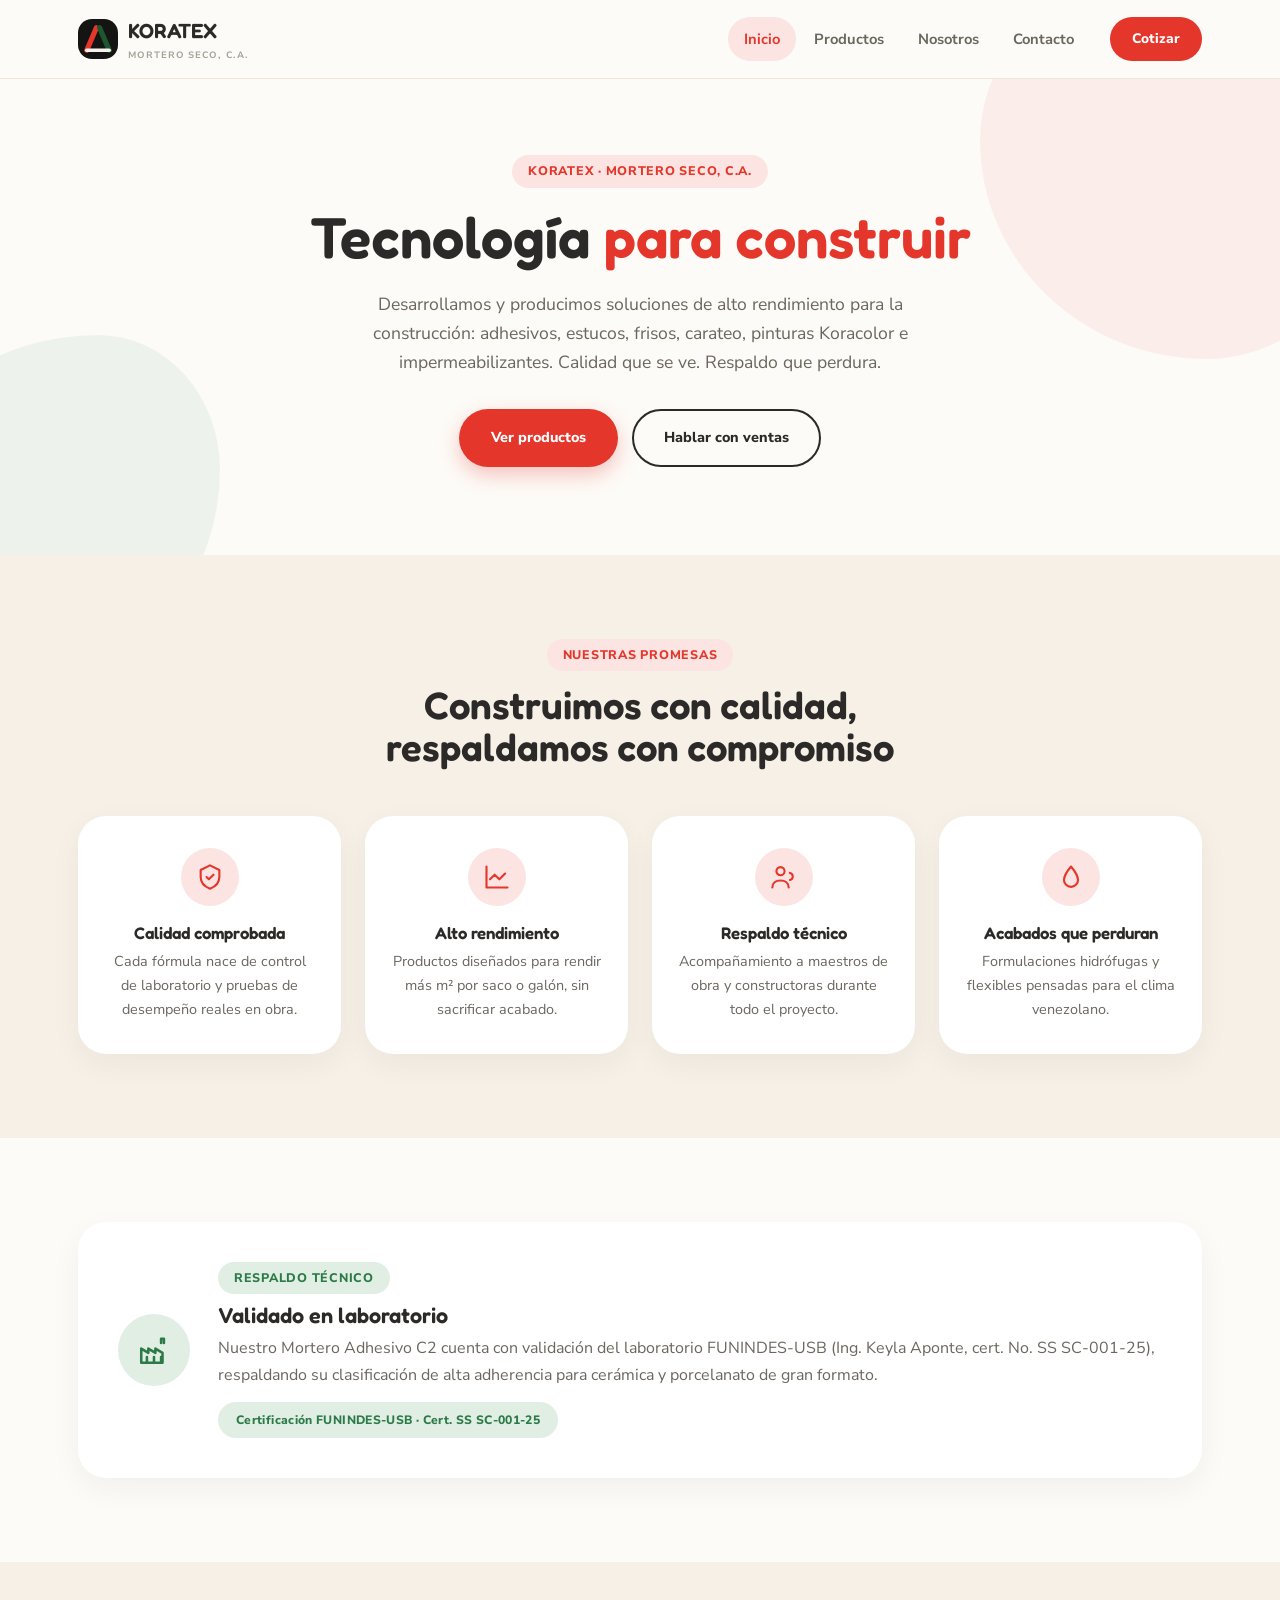
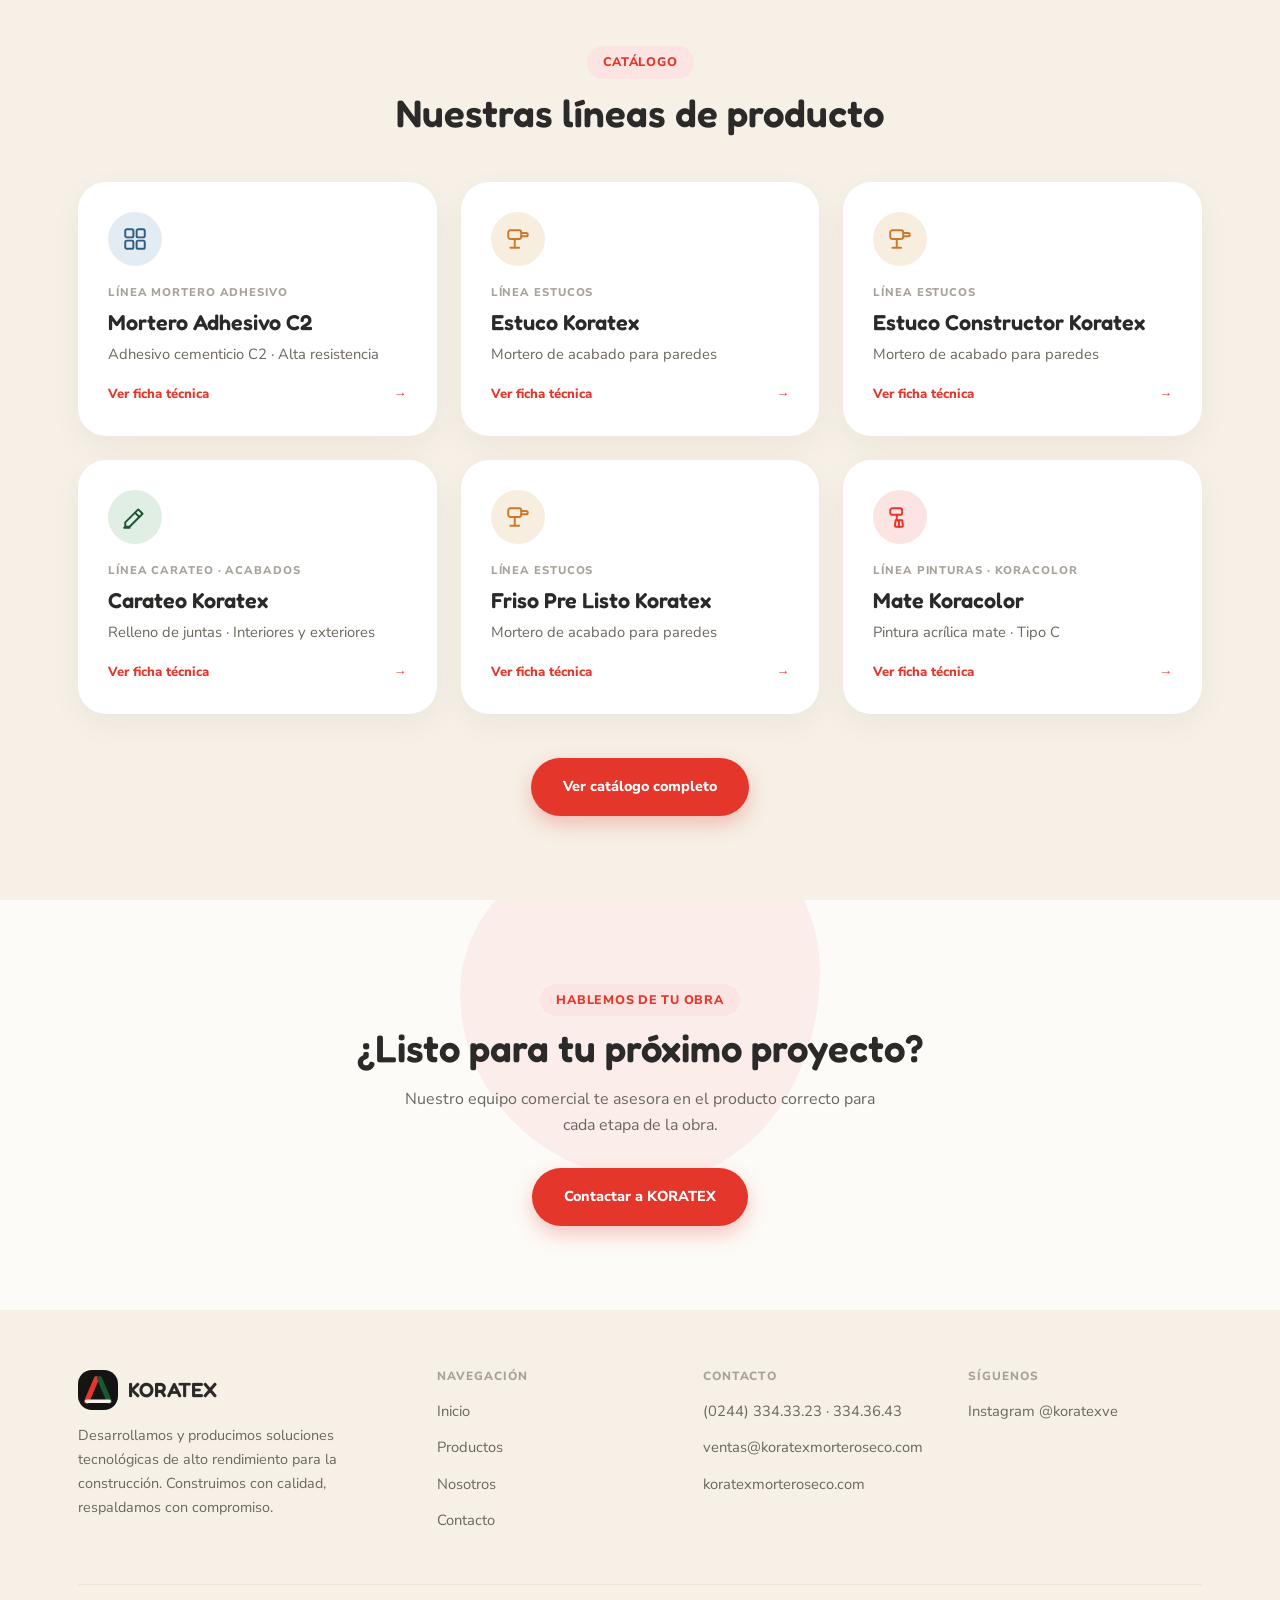
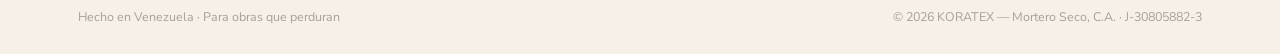
==== commit 84af34b9: "Redesign sitio-web with a simpler, fresher, organic style Same content and page structure, entirely " ====
--- a/sitio-web/index.html
+++ b/sitio-web/index.html
@@ -12,163 +12,175 @@
 <meta property="og:locale" content="es_VE">
 <link rel="preconnect" href="https://fonts.googleapis.com">
 <link rel="preconnect" href="https://fonts.gstatic.com" crossorigin>
-<link href="https://fonts.googleapis.com/css2?family=Anton&family=Montserrat:wght@400;500;600;700;800&display=swap" rel="stylesheet">
-<link rel="icon" type="image/svg+xml" href="./favicon.svg">
-<link rel="stylesheet" href="css/style.css">
+<link href="https://fonts.googleapis.com/css2?family=Fredoka:wght@500;600;700&family=Nunito+Sans:wght@400;600;700;800&display=swap" rel="stylesheet">
+<link rel="icon" type="image/svg+xml" href="favicon.svg">
+<link rel="stylesheet" href="css/style.css?v=4">
 </head>
 <body>
-
-<header class="site-header">
-  <div class="wrap">
-    <a href="./index.html" class="logo"><svg class="logo-mark" viewBox="0 0 100 100" role="img" aria-label="Isotipo KORATEX"><rect width="100" height="100" rx="24" fill="#141412"/><path d="M22 78 L46 22" stroke="#E4362B" stroke-width="13" stroke-linecap="round"/><path d="M54 22 L78 78" stroke="#1E5631" stroke-width="13" stroke-linecap="round"/><path d="M22 78 L78 78" stroke="#F6F3EE" stroke-width="9" stroke-linecap="round"/></svg><span class="logo-text">KORA<span>TEX</span> <small>MORTERO SECO, C.A.</small></span></a>
-    <nav class="main-nav" id="mainNav">
-      <a href="./index.html" class="active">Inicio</a>
-      <a href="./productos.html" class="">Productos</a>
-      <a href="./nosotros.html" class="">Nosotros</a>
-      <a href="./contacto.html" class="">Contacto</a>
+<header class="nav">
+  <div class="nav-inner">
+    <a href="index.html" class="brand">
+      <svg class="brand-mark" width="40" height="40" viewBox="0 0 100 100" role="img" aria-label="Isotipo KORATEX"><rect width="100" height="100" rx="26" fill="#141412"/><path d="M22 78 L46 22" stroke="#E4362B" stroke-width="13" stroke-linecap="round"/><path d="M54 22 L78 78" stroke="#1E5631" stroke-width="13" stroke-linecap="round"/><path d="M22 78 L78 78" stroke="#F6F3EE" stroke-width="9" stroke-linecap="round"/></svg>
+      <span>
+        <span class="brand-word">KORATEX</span>
+        <span class="brand-sub">Mortero Seco, C.A.</span>
+      </span>
+    </a>
+    <nav class="nav-links" id="navLinks">
+      <a href="index.html" class="active">Inicio</a>
+      <a href="productos.html" class="">Productos</a>
+      <a href="nosotros.html" class="">Nosotros</a>
+      <a href="contacto.html" class="">Contacto</a>
     </nav>
-    <button class="nav-toggle" id="navToggle" aria-label="Abrir menú">☰</button>
+    <a href="contacto.html" class="nav-cta">Cotizar</a>
+    <button class="nav-burger" id="navBurger" aria-label="Abrir menú"><span></span><span></span><span></span></button>
   </div>
 </header>
-<div class="trowel-divider thin"></div>
 
 <section class="hero">
+  <div class="blob blob-rojo blob-shape" style="width:420px; height:420px; top:-140px; right:-120px;"></div>
+  <div class="blob blob-verde blob-shape" style="width:320px; height:320px; bottom:-100px; left:-100px;"></div>
   <div class="wrap">
     <span class="eyebrow">KORATEX · Mortero Seco, C.A.</span>
-    <h1>Tecnología <span>para construir</span></h1>
+    <h1>Tecnología <em>para construir</em></h1>
     <p class="lead">Desarrollamos y producimos soluciones de alto rendimiento para la construcción: adhesivos, estucos, frisos, carateo, pinturas Koracolor e impermeabilizantes. Calidad que se ve. Respaldo que perdura.</p>
     <div class="hero-actions">
-      <a href="productos.html" class="btn btn-rojo">Ver productos</a>
+      <a href="productos.html" class="btn btn-primary">Ver productos</a>
       <a href="contacto.html" class="btn btn-outline">Hablar con ventas</a>
     </div>
   </div>
 </section>
 
-<section class="section-carbon">
+<section class="section-crema2">
   <div class="wrap">
     <div class="section-head">
       <span class="eyebrow">Nuestras promesas</span>
       <h2>Construimos con calidad,<br>respaldamos con compromiso</h2>
     </div>
-    <div class="grid-4">
-      <div class="promesa"><span class="num">01</span><h3>Calidad comprobada</h3><p>Cada fórmula nace de control de laboratorio y pruebas de desempeño reales en obra.</p></div>
-      <div class="promesa"><span class="num">02</span><h3>Alto rendimiento</h3><p>Productos diseñados para rendir más m² por saco o galón, sin sacrificar acabado.</p></div>
-      <div class="promesa"><span class="num">03</span><h3>Respaldo técnico</h3><p>Acompañamiento a maestros de obra y constructoras durante todo el proyecto.</p></div>
-      <div class="promesa"><span class="num">04</span><h3>Acabados que perduran</h3><p>Formulaciones hidrófugas y flexibles pensadas para el clima venezolano.</p></div>
-    </div>
-  </div>
-</section>
-
-<section class="section-hueso">
-  <div class="wrap">
-    <div class="section-head">
-      <span class="eyebrow">Respaldo técnico</span>
-      <h2>Validado en laboratorio</h2>
-      <p style="margin-top:16px; max-width:640px;">Nuestro Mortero Adhesivo C2 cuenta con validación del laboratorio FUNINDES-USB (Ing. Keyla Aponte, cert. No. SS SC-001-25), respaldando su clasificación de alta adherencia para cerámica y porcelanato de gran formato.</p>
-      <div class="cert-strip">Certificación FUNINDES-USB · Cert. SS SC-001-25</div>
-    </div>
-  </div>
-</section>
-
-<div class="trowel-divider"></div>
-
-<section class="section-hueso">
+    <div class="promise-grid">
+      <div class="promise-card"><div class="promise-icon"><svg viewBox="0 0 24 24" fill="none" stroke="currentColor" stroke-width="1.8" stroke-linecap="round" stroke-linejoin="round"><path d="M12 2 4 6v6c0 5 4 8.5 8 10 4-1.5 8-5 8-10V6l-8-4Z"/><path d="m9 12 2 2 4-4"/></svg></div><h3>Calidad comprobada</h3><p>Cada fórmula nace de control de laboratorio y pruebas de desempeño reales en obra.</p></div>
+      <div class="promise-card"><div class="promise-icon"><svg viewBox="0 0 24 24" fill="none" stroke="currentColor" stroke-width="1.8" stroke-linecap="round" stroke-linejoin="round"><path d="M3 3v18h18"/><path d="m19 9-5 5-4-4-4 4"/></svg></div><h3>Alto rendimiento</h3><p>Productos diseñados para rendir más m² por saco o galón, sin sacrificar acabado.</p></div>
+      <div class="promise-card"><div class="promise-icon"><svg viewBox="0 0 24 24" fill="none" stroke="currentColor" stroke-width="1.8" stroke-linecap="round" stroke-linejoin="round"><circle cx="9" cy="7" r="3.5"/><path d="M2 21c0-4 3-6 7-6s7 2 7 6"/><path d="M17 8.5c1.5.3 2.5 1.3 2.5 3s-1 2.7-2.5 3"/></svg></div><h3>Respaldo técnico</h3><p>Acompañamiento a maestros de obra y constructoras durante todo el proyecto.</p></div>
+      <div class="promise-card"><div class="promise-icon"><svg viewBox="0 0 24 24" fill="none" stroke="currentColor" stroke-width="1.8" stroke-linecap="round" stroke-linejoin="round"><path d="M12 3s6 7.2 6 11.5A6 6 0 0 1 6 14.5C6 10.2 12 3 12 3Z"/></svg></div><h3>Acabados que perduran</h3><p>Formulaciones hidrófugas y flexibles pensadas para el clima venezolano.</p></div>
+    </div>
+  </div>
+</section>
+
+<section>
+  <div class="wrap">
+    <div class="callout">
+      <div class="callout-icon"><svg viewBox="0 0 24 24" fill="none" stroke="currentColor" stroke-width="1.8" stroke-linecap="round" stroke-linejoin="round"><path d="M3 21V11l5 3v-3l5 3v-3l5 3v7H3Z"/><path d="M7 21v-4M12 21v-4M17 21v-4"/><path d="M17 7V4h2v3"/></svg></div>
+      <div>
+        <span class="eyebrow verde">Respaldo técnico</span>
+        <h3 style="margin-top:10px;">Validado en laboratorio</h3>
+        <p>Nuestro Mortero Adhesivo C2 cuenta con validación del laboratorio FUNINDES-USB (Ing. Keyla Aponte, cert. No. SS SC-001-25), respaldando su clasificación de alta adherencia para cerámica y porcelanato de gran formato.</p>
+        <div class="cert-tag">Certificación FUNINDES-USB · Cert. SS SC-001-25</div>
+      </div>
+    </div>
+  </div>
+</section>
+
+<section class="section-crema2">
   <div class="wrap">
     <div class="section-head">
       <span class="eyebrow">Catálogo</span>
       <h2>Nuestras líneas de producto</h2>
     </div>
-    <div class="grid-3">
-      
-      <a href="./productos/mortero-adhesivo-c2.html" class="product-card reveal">
-        <div class="thumb"><div class="thumb-icon"><svg viewBox="0 0 24 24" fill="none" stroke="currentColor" stroke-width="1.4" stroke-linecap="round" stroke-linejoin="round"><rect x="3" y="3" width="7.5" height="7.5"/><rect x="13.5" y="3" width="7.5" height="7.5"/><rect x="3" y="13.5" width="7.5" height="7.5"/><rect x="13.5" y="13.5" width="7.5" height="7.5"/><path d="M2 12h20M12 2v20" stroke-opacity=".4"/></svg></div><span class="thumb-label">Mortero Adhesivo C2</span></div>
-        <div class="body">
-          <span class="linea">Línea Mortero Adhesivo</span>
-          <h3>Mortero Adhesivo C2</h3>
-          <p>Adhesivo cementicio C2 · Alta resistencia</p>
-          <span class="ver-mas">Ver ficha técnica →</span>
-        </div>
-      </a>
-
-      <a href="./productos/estuco-koratex.html" class="product-card reveal">
-        <div class="thumb"><div class="thumb-icon"><svg viewBox="0 0 24 24" fill="none" stroke="currentColor" stroke-width="1.4" stroke-linecap="round" stroke-linejoin="round"><rect x="3" y="4" width="12" height="8" rx="1"/><path d="M15 6.5h4.5a1.5 1.5 0 0 1 1.5 1.5v0a1.5 1.5 0 0 1-1.5 1.5H15"/><path d="M9 12v8M5 20h8"/></svg></div><span class="thumb-label">Estuco Koratex</span></div>
-        <div class="body">
-          <span class="linea">Línea Estucos</span>
-          <h3>Estuco Koratex</h3>
-          <p>Mortero de acabado para paredes</p>
-          <span class="ver-mas">Ver ficha técnica →</span>
-        </div>
-      </a>
-
-      <a href="./productos/estuco-constructor.html" class="product-card reveal">
-        <div class="thumb"><div class="thumb-icon"><svg viewBox="0 0 24 24" fill="none" stroke="currentColor" stroke-width="1.4" stroke-linecap="round" stroke-linejoin="round"><rect x="3" y="4" width="12" height="8" rx="1"/><path d="M15 6.5h4.5a1.5 1.5 0 0 1 1.5 1.5v0a1.5 1.5 0 0 1-1.5 1.5H15"/><path d="M9 12v8M5 20h8"/></svg></div><span class="thumb-label">Estuco Constructor Koratex</span></div>
-        <div class="body">
-          <span class="linea">Línea Estucos</span>
-          <h3>Estuco Constructor Koratex</h3>
-          <p>Mortero de acabado para paredes</p>
-          <span class="ver-mas">Ver ficha técnica →</span>
-        </div>
-      </a>
-
-      <a href="./productos/carateo-koratex.html" class="product-card reveal">
-        <div class="thumb"><div class="thumb-icon"><svg viewBox="0 0 24 24" fill="none" stroke="currentColor" stroke-width="1.4" stroke-linecap="round" stroke-linejoin="round"><path d="M3 17 15 5l4 4L7 21H3z"/><path d="M12 8l4 4M2 22h5"/></svg></div><span class="thumb-label">Carateo Koratex</span></div>
-        <div class="body">
-          <span class="linea">Línea Carateo · Acabados</span>
-          <h3>Carateo Koratex</h3>
-          <p>Relleno de juntas · Interiores y exteriores</p>
-          <span class="ver-mas">Ver ficha técnica →</span>
-        </div>
-      </a>
-
-      <a href="./productos/friso-pre-listo.html" class="product-card reveal">
-        <div class="thumb"><div class="thumb-icon"><svg viewBox="0 0 24 24" fill="none" stroke="currentColor" stroke-width="1.4" stroke-linecap="round" stroke-linejoin="round"><rect x="3" y="4" width="12" height="8" rx="1"/><path d="M15 6.5h4.5a1.5 1.5 0 0 1 1.5 1.5v0a1.5 1.5 0 0 1-1.5 1.5H15"/><path d="M9 12v8M5 20h8"/></svg></div><span class="thumb-label">Friso Pre Listo Koratex</span></div>
-        <div class="body">
-          <span class="linea">Línea Estucos</span>
-          <h3>Friso Pre Listo Koratex</h3>
-          <p>Mortero de acabado para paredes</p>
-          <span class="ver-mas">Ver ficha técnica →</span>
-        </div>
-      </a>
-
-      <a href="./productos/mate-koracolor.html" class="product-card reveal">
-        <div class="thumb"><div class="thumb-icon"><svg viewBox="0 0 24 24" fill="none" stroke="currentColor" stroke-width="1.4" stroke-linecap="round" stroke-linejoin="round"><rect x="3" y="4" width="11" height="6" rx="1"/><path d="M9 10v3.5a2 2 0 0 0 2 2h0"/><path d="M11 15.5V21"/><path d="M8.3 21h5.4a1 1 0 0 0 1-1.15l-.7-4.85H8l-.7 4.85A1 1 0 0 0 8.3 21Z"/></svg></div><span class="thumb-label">Mate Koracolor</span></div>
-        <div class="body">
-          <span class="linea">Línea Pinturas · Koracolor</span>
-          <h3>Mate Koracolor</h3>
-          <p>Pintura acrílica mate · Tipo C</p>
-          <span class="ver-mas">Ver ficha técnica →</span>
-        </div>
-      </a>
-    </div>
-    <div class="center" style="margin-top:40px;">
-      <a href="productos.html" class="btn btn-rojo">Ver catálogo completo</a>
-    </div>
-  </div>
-</section>
-
-<section class="section-verde">
-  <div class="wrap center">
-    <span class="eyebrow" style="color:#FFD9D5;">Hablemos de tu obra</span>
-    <h2 style="margin-top:10px;">¿Listo para tu próximo proyecto?</h2>
-    <p style="max-width:520px; margin:16px auto 28px; color:#DCEADF;">Nuestro equipo comercial te asesora en el producto correcto para cada etapa de la obra.</p>
-    <a href="contacto.html" class="btn btn-outline">Contactar a KORATEX</a>
-  </div>
-</section>
-
-<footer class="site-footer">
-  <div class="wrap">
-    <div class="foot-grid">
-      <div>
-        <div class="logo"><svg class="logo-mark" viewBox="0 0 100 100" role="img" aria-label="Isotipo KORATEX"><rect width="100" height="100" rx="24" fill="#141412"/><path d="M22 78 L46 22" stroke="#E4362B" stroke-width="13" stroke-linecap="round"/><path d="M54 22 L78 78" stroke="#1E5631" stroke-width="13" stroke-linecap="round"/><path d="M22 78 L78 78" stroke="#F6F3EE" stroke-width="9" stroke-linecap="round"/></svg><span class="logo-text">KORA<span>TEX</span></span></div>
-        <p class="tagline">Desarrollamos y producimos soluciones tecnológicas de alto rendimiento para la construcción. Construimos con calidad, respaldamos con compromiso.</p>
+    <div class="p-grid">
+      <a href="productos/mortero-adhesivo-c2.html" class="p-card reveal" data-cat="adhesivos">
+        <div class="p-badge"><svg viewBox="0 0 24 24" fill="none" stroke="currentColor" stroke-width="1.8" stroke-linecap="round" stroke-linejoin="round"><rect x="3" y="3" width="7.5" height="7.5" rx="1.5"/><rect x="13.5" y="3" width="7.5" height="7.5" rx="1.5"/><rect x="3" y="13.5" width="7.5" height="7.5" rx="1.5"/><rect x="13.5" y="13.5" width="7.5" height="7.5" rx="1.5"/></svg></div>
+        <span class="p-line">Línea Mortero Adhesivo</span>
+        <h3>Mortero Adhesivo C2</h3>
+        <p>Adhesivo cementicio C2 · Alta resistencia</p>
+        <div class="p-card-foot">
+          <span>Ver ficha técnica</span>
+          <span class="p-arrow">→</span>
+        </div>
+      </a>
+      <a href="productos/estuco-koratex.html" class="p-card reveal" data-cat="estucos">
+        <div class="p-badge"><svg viewBox="0 0 24 24" fill="none" stroke="currentColor" stroke-width="1.8" stroke-linecap="round" stroke-linejoin="round"><rect x="3" y="4" width="12" height="8" rx="2"/><path d="M15 6.5h4.5a1.5 1.5 0 0 1 1.5 1.5v0a1.5 1.5 0 0 1-1.5 1.5H15"/><path d="M9 12v8M5 20h8"/></svg></div>
+        <span class="p-line">Línea Estucos</span>
+        <h3>Estuco Koratex</h3>
+        <p>Mortero de acabado para paredes</p>
+        <div class="p-card-foot">
+          <span>Ver ficha técnica</span>
+          <span class="p-arrow">→</span>
+        </div>
+      </a>
+      <a href="productos/estuco-constructor.html" class="p-card reveal" data-cat="estucos">
+        <div class="p-badge"><svg viewBox="0 0 24 24" fill="none" stroke="currentColor" stroke-width="1.8" stroke-linecap="round" stroke-linejoin="round"><rect x="3" y="4" width="12" height="8" rx="2"/><path d="M15 6.5h4.5a1.5 1.5 0 0 1 1.5 1.5v0a1.5 1.5 0 0 1-1.5 1.5H15"/><path d="M9 12v8M5 20h8"/></svg></div>
+        <span class="p-line">Línea Estucos</span>
+        <h3>Estuco Constructor Koratex</h3>
+        <p>Mortero de acabado para paredes</p>
+        <div class="p-card-foot">
+          <span>Ver ficha técnica</span>
+          <span class="p-arrow">→</span>
+        </div>
+      </a>
+      <a href="productos/carateo-koratex.html" class="p-card reveal" data-cat="acabados">
+        <div class="p-badge"><svg viewBox="0 0 24 24" fill="none" stroke="currentColor" stroke-width="1.8" stroke-linecap="round" stroke-linejoin="round"><path d="M3 17 15 5l4 4L7 21H3z"/><path d="M12 8l4 4M2 22h5"/></svg></div>
+        <span class="p-line">Línea Carateo · Acabados</span>
+        <h3>Carateo Koratex</h3>
+        <p>Relleno de juntas · Interiores y exteriores</p>
+        <div class="p-card-foot">
+          <span>Ver ficha técnica</span>
+          <span class="p-arrow">→</span>
+        </div>
+      </a>
+      <a href="productos/friso-pre-listo.html" class="p-card reveal" data-cat="estucos">
+        <div class="p-badge"><svg viewBox="0 0 24 24" fill="none" stroke="currentColor" stroke-width="1.8" stroke-linecap="round" stroke-linejoin="round"><rect x="3" y="4" width="12" height="8" rx="2"/><path d="M15 6.5h4.5a1.5 1.5 0 0 1 1.5 1.5v0a1.5 1.5 0 0 1-1.5 1.5H15"/><path d="M9 12v8M5 20h8"/></svg></div>
+        <span class="p-line">Línea Estucos</span>
+        <h3>Friso Pre Listo Koratex</h3>
+        <p>Mortero de acabado para paredes</p>
+        <div class="p-card-foot">
+          <span>Ver ficha técnica</span>
+          <span class="p-arrow">→</span>
+        </div>
+      </a>
+      <a href="productos/mate-koracolor.html" class="p-card reveal" data-cat="pinturas">
+        <div class="p-badge"><svg viewBox="0 0 24 24" fill="none" stroke="currentColor" stroke-width="1.8" stroke-linecap="round" stroke-linejoin="round"><rect x="3" y="4" width="11" height="6" rx="2"/><path d="M9 10v3.5a2 2 0 0 0 2 2h0"/><path d="M11 15.5V21"/><path d="M8.3 21h5.4a1 1 0 0 0 1-1.15l-.7-4.85H8l-.7 4.85A1 1 0 0 0 8.3 21Z"/></svg></div>
+        <span class="p-line">Línea Pinturas · Koracolor</span>
+        <h3>Mate Koracolor</h3>
+        <p>Pintura acrílica mate · Tipo C</p>
+        <div class="p-card-foot">
+          <span>Ver ficha técnica</span>
+          <span class="p-arrow">→</span>
+        </div>
+      </a>
+    </div>
+    <div class="center" style="margin-top:44px;">
+      <a href="productos.html" class="btn btn-primary">Ver catálogo completo</a>
+    </div>
+  </div>
+</section>
+
+<section>
+  <div class="blob blob-rojo blob-shape" style="width:360px; height:360px; top:-80px; left:50%; margin-left:-180px;"></div>
+  <div class="wrap center" style="position:relative; z-index:1;">
+    <span class="eyebrow">Hablemos de tu obra</span>
+    <h2 style="margin-top:12px;">¿Listo para tu próximo proyecto?</h2>
+    <p style="max-width:480px; margin:16px auto 30px; color:var(--gris);">Nuestro equipo comercial te asesora en el producto correcto para cada etapa de la obra.</p>
+    <a href="contacto.html" class="btn btn-primary">Contactar a KORATEX</a>
+  </div>
+</section>
+
+<footer class="footer">
+  <div class="wrap">
+    <div class="footer-inner">
+      <div class="footer-brand">
+        <a href="index.html" class="brand">
+          <svg class="brand-mark" width="40" height="40" viewBox="0 0 100 100" role="img" aria-label="Isotipo KORATEX"><rect width="100" height="100" rx="26" fill="#141412"/><path d="M22 78 L46 22" stroke="#E4362B" stroke-width="13" stroke-linecap="round"/><path d="M54 22 L78 78" stroke="#1E5631" stroke-width="13" stroke-linecap="round"/><path d="M22 78 L78 78" stroke="#F6F3EE" stroke-width="9" stroke-linecap="round"/></svg>
+          <span class="brand-word">KORATEX</span>
+        </a>
+        <p>Desarrollamos y producimos soluciones tecnológicas de alto rendimiento para la construcción. Construimos con calidad, respaldamos con compromiso.</p>
       </div>
       <div>
         <h4>Navegación</h4>
         <ul>
-          <li><a href="./index.html">Inicio</a></li>
-          <li><a href="./productos.html">Productos</a></li>
-          <li><a href="./nosotros.html">Nosotros</a></li>
-          <li><a href="./contacto.html">Contacto</a></li>
+          <li><a href="index.html">Inicio</a></li>
+          <li><a href="productos.html">Productos</a></li>
+          <li><a href="nosotros.html">Nosotros</a></li>
+          <li><a href="contacto.html">Contacto</a></li>
         </ul>
       </div>
       <div>
@@ -177,16 +189,21 @@
           <li>(0244) 334.33.23 · 334.36.43</li>
           <li>ventas@koratexmorteroseco.com</li>
           <li>koratexmorteroseco.com</li>
+        </ul>
+      </div>
+      <div>
+        <h4>Síguenos</h4>
+        <ul>
           <li>Instagram @koratexve</li>
         </ul>
       </div>
     </div>
-    <div class="bottom">
+    <div class="footer-bottom">
       <span>Hecho en Venezuela · Para obras que perduran</span>
       <span>© 2026 KORATEX — Mortero Seco, C.A. · J-30805882-3</span>
     </div>
   </div>
 </footer>
-<script src="js/main.js"></script>
+<script src="js/main.js?v=4"></script>
 </body>
 </html>
--- a/sitio-web/css/style.css
+++ b/sitio-web/css/style.css
@@ -1,25 +1,40 @@
 /* ==========================================================================
-   KORATEX — Sistema de diseño
-   Paleta: Rojo #E4362B · Verde #1E5631 · Carbón #141412 · Hueso #F6F3EE · Concreto #8A8D89
-   Tipografía: Anton (display) + Montserrat (cuerpo / UI)
-   Firma visual: franja diagonal tipo "paletazo" (trowel stroke) entre secciones,
-   que recrea la geometría diagonal roja/verde del isotipo de la marca.
+   KORATEX — Sistema de diseño v4 · "Simple, fresco, orgánico"
+   Paleta: Rojo #E4362B · Verde #1E5631 sobre fondo crema cálido
+   Tipografía: Fredoka (display, redondeada) + Nunito Sans (cuerpo)
+   Firma visual: manchas orgánicas suaves, esquinas muy redondeadas,
+   sombras suaves en vez de bordes duros, mucho aire entre secciones.
    ========================================================================== */
 
 :root {
   --rojo: #E4362B;
-  --rojo-oscuro: #B82A21;
+  --rojo-oscuro: #C82C22;
+  --rojo-pastel: #FBE4E1;
   --verde: #1E5631;
   --verde-claro: #2C7A47;
-  --carbon: #141412;
-  --carbon-2: #1D1C19;
-  --hueso: #F6F3EE;
-  --concreto: #8A8D89;
-  --concreto-oscuro: #55574F;
-  --radius: 22px;
-  --radius-sm: 14px;
-  --radius-pill: 999px;
-  --max: 1200px;
+  --verde-pastel: #E1EEE4;
+
+  --crema: #FDFBF7;
+  --crema-2: #F6F0E6;
+  --tinta: #2B2A28;
+  --gris: #6B675F;
+  --gris-claro: #A6A199;
+  --linea: #ECE5D8;
+
+  --cat-adhesivos: #2F5D82;
+  --cat-adhesivos-bg: #E4ECF3;
+  --cat-estucos: #C97A2B;
+  --cat-estucos-bg: #F8EEE0;
+  --cat-acabados: #1E5631;
+  --cat-acabados-bg: #E1EEE4;
+  --cat-pinturas: #E4362B;
+  --cat-pinturas-bg: #FBE4E1;
+  --cat-impermeabilizantes: #1E7C7C;
+  --cat-impermeabilizantes-bg: #DFF0EF;
+
+  --radius: 28px;
+  --radius-sm: 16px;
+  --max: 1180px;
 }
 
 * { box-sizing: border-box; }
@@ -27,571 +42,489 @@
 
 body {
   margin: 0;
-  background: var(--hueso);
-  color: var(--carbon);
-  font-family: 'Montserrat', sans-serif;
+  background: var(--crema);
+  color: var(--tinta);
+  font-family: 'Nunito Sans', sans-serif;
   font-size: 16px;
-  line-height: 1.6;
+  line-height: 1.65;
   -webkit-font-smoothing: antialiased;
 }
 
-h1, h2, h3, .display {
-  font-family: 'Anton', sans-serif;
-  font-weight: 400;
-  text-transform: uppercase;
-  letter-spacing: 0.01em;
-  line-height: 0.95;
+h1, h2, h3, h4, .display {
+  font-family: 'Fredoka', sans-serif;
+  font-weight: 600;
+  line-height: 1.08;
   margin: 0;
-}
-
-h1 { font-size: clamp(2.6rem, 6vw, 5rem); }
-h2 { font-size: clamp(1.9rem, 4vw, 3rem); }
-h3 { font-size: clamp(1.2rem, 2.4vw, 1.7rem); }
+  color: var(--tinta);
+}
+
+h1 { font-size: clamp(2.3rem, 5vw, 3.6rem); }
+h2 { font-size: clamp(1.7rem, 3.4vw, 2.4rem); }
+h3 { font-size: clamp(1.1rem, 2vw, 1.35rem); }
 
 p { margin: 0 0 1em; color: inherit; }
-
 a { color: inherit; text-decoration: none; }
+ul { margin: 0; padding: 0; }
+img { max-width: 100%; display: block; }
+
+.wrap { max-width: var(--max); margin: 0 auto; padding: 0 28px; }
 
 .eyebrow {
-  font-family: 'Montserrat', sans-serif;
-  font-weight: 700;
-  font-size: 0.72rem;
-  letter-spacing: 0.18em;
+  display: inline-block;
+  font-family: 'Nunito Sans', sans-serif;
+  font-weight: 800;
+  font-size: 0.78rem;
+  letter-spacing: 0.06em;
   text-transform: uppercase;
   color: var(--rojo);
-}
-
-.eyebrow.verde { color: var(--verde); }
-.eyebrow.claro { color: var(--concreto); }
-
-.wrap {
+  background: var(--rojo-pastel);
+  padding: 6px 16px;
+  border-radius: 999px;
+}
+.eyebrow.verde { color: var(--verde-claro); background: var(--verde-pastel); }
+
+/* -------------------- Manchas orgánicas -------------------- */
+.blob {
+  position: absolute;
+  z-index: 0;
+  filter: blur(0px);
+  opacity: .55;
+  pointer-events: none;
+}
+.blob-rojo { background: var(--rojo-pastel); }
+.blob-verde { background: var(--verde-pastel); }
+.blob-shape {
+  border-radius: 62% 38% 46% 54% / 48% 42% 58% 52%;
+}
+
+/* -------------------- Header -------------------- */
+.nav {
+  position: sticky;
+  top: 0;
+  z-index: 60;
+  background: rgba(253,251,247,.9);
+  backdrop-filter: blur(10px);
+  border-bottom: 1px solid var(--linea);
+}
+.nav-inner {
   max-width: var(--max);
   margin: 0 auto;
-  padding: 0 24px;
-}
-
-img { max-width: 100%; display: block; }
-
-/* -------------------- Header -------------------- */
-.site-header {
-  position: sticky;
-  top: 0;
-  z-index: 50;
-  background: var(--carbon);
-  box-shadow: 0 6px 24px rgba(20,20,18,.25);
-}
-
-.site-header .wrap {
+  padding: 0 28px;
+  height: 78px;
   display: flex;
   align-items: center;
   justify-content: space-between;
-  height: 84px;
-}
-
-.logo {
-  font-family: 'Anton', sans-serif;
-  font-size: 1.6rem;
-  color: var(--hueso);
-  letter-spacing: 0.02em;
-  display: flex;
-  align-items: center;
-  gap: 12px;
-}
-.logo-mark {
-  width: 42px;
-  height: 42px;
+  gap: 20px;
+}
+.brand { display: flex; align-items: center; gap: 10px; flex-shrink: 0; }
+.brand-mark {
+  width: 40px; height: 40px;
   flex-shrink: 0;
-  border-radius: 12px;
+  border-radius: 14px;
   display: block;
 }
-.logo-text { display: flex; align-items: baseline; gap: 8px; }
-.logo span { color: var(--rojo); }
-.logo small {
-  font-family: 'Montserrat', sans-serif;
-  font-size: 0.55rem;
-  color: var(--concreto);
-  letter-spacing: 0.12em;
+.brand-word {
+  font-family: 'Fredoka', sans-serif;
   font-weight: 600;
+  font-size: 1.28rem;
+  color: var(--tinta);
+}
+.brand-sub {
+  display: block;
+  font-size: 0.58rem;
+  color: var(--gris-claro);
+  letter-spacing: 0.1em;
   text-transform: uppercase;
-}
-
-nav.main-nav { display: flex; gap: 2rem; }
-nav.main-nav a {
-  color: var(--hueso);
-  font-weight: 600;
-  font-size: 0.85rem;
-  letter-spacing: 0.04em;
-  text-transform: uppercase;
-  position: relative;
-  padding: 6px 0;
-}
-nav.main-nav a::after {
-  content: "";
-  position: absolute;
-  left: 0; bottom: 0;
-  width: 0; height: 2px;
+  font-weight: 700;
+  font-family: 'Nunito Sans', sans-serif;
+}
+
+.nav-links { display: flex; gap: 2px; margin-left: auto; }
+.nav-links a {
+  color: var(--gris);
+  font-weight: 700;
+  font-size: 0.92rem;
+  padding: 10px 16px;
+  border-radius: 999px;
+  transition: color .15s ease, background .15s ease;
+}
+.nav-links a:hover { color: var(--tinta); background: var(--crema-2); }
+.nav-links a.active { color: var(--rojo); background: var(--rojo-pastel); }
+
+.nav-cta {
+  display: inline-flex;
+  align-items: center;
+  gap: 6px;
   background: var(--rojo);
-  transition: width .2s ease;
-}
-nav.main-nav a:hover::after,
-nav.main-nav a.active::after { width: 100%; }
-nav.main-nav a.active { color: var(--rojo); }
-
-.nav-toggle {
+  color: #fff;
+  font-weight: 800;
+  font-size: 0.86rem;
+  padding: 11px 22px;
+  border-radius: 999px;
+  white-space: nowrap;
+  transition: background .15s ease, transform .15s ease;
+}
+.nav-cta:hover { background: var(--rojo-oscuro); transform: translateY(-1px); }
+
+.nav-burger {
   display: none;
+  flex-direction: column;
+  gap: 5px;
   background: none;
   border: none;
-  color: var(--hueso);
-  font-size: 1.6rem;
   cursor: pointer;
-}
-
-@media (max-width: 860px) {
-  nav.main-nav {
+  padding: 6px;
+}
+.nav-burger span { width: 22px; height: 2px; border-radius: 2px; background: var(--tinta); display: block; }
+
+@media (max-width: 900px) {
+  .nav-links {
     position: fixed;
-    top: 76px; left: 0; right: 0;
-    background: var(--carbon);
+    top: 78px; left: 0; right: 0;
+    background: var(--crema);
     flex-direction: column;
-    gap: 0;
+    gap: 4px;
     max-height: 0;
     overflow: hidden;
     transition: max-height .3s ease;
-    border-bottom: 3px solid var(--rojo);
+    padding: 0 20px;
+    border-bottom: 1px solid var(--linea);
   }
-  nav.main-nav.open { max-height: 400px; }
-  nav.main-nav a { padding: 16px 24px; border-top: 1px solid rgba(255,255,255,.08); }
-  .nav-toggle { display: block; }
-}
-
-/* -------------------- Ola orgánica (firma de marca) -------------------- */
-.trowel-divider {
-  height: 26px;
-  width: 100%;
-  background-color: var(--carbon);
-  background-image:
-    radial-gradient(circle at 10px 10px, var(--rojo) 9px, transparent 9.5px),
-    radial-gradient(circle at 40px 16px, var(--verde) 7px, transparent 7.5px),
-    radial-gradient(circle at 65px 6px, var(--rojo) 5px, transparent 5.5px);
-  background-size: 90px 26px;
-  background-repeat: repeat-x;
-  border-radius: 0 0 0 0;
-}
-.trowel-divider.thin { height: 14px; background-size: 60px 14px; }
-
-/* -------------------- Hero -------------------- */
-.hero {
-  position: relative;
-  background: linear-gradient(180deg, rgba(20,20,18,.35), rgba(20,20,18,.88)), var(--carbon);
-  background-size: cover;
-  background-position: center;
-  color: var(--hueso);
-  padding: 130px 0 110px;
-  overflow: hidden;
-  border-radius: 0 0 56px 56px;
-}
-.hero::before {
-  content: "";
-  position: absolute;
-  top: -120px; right: -120px;
-  width: 460px; height: 460px;
-  background: radial-gradient(circle, rgba(228,54,43,.30), transparent 70%);
-  border-radius: 50%;
-  z-index: 1;
-}
-.hero::after {
-  content: "";
-  position: absolute;
-  bottom: -140px; left: -100px;
-  width: 380px; height: 380px;
-  background: radial-gradient(circle, rgba(30,86,49,.35), transparent 70%);
-  border-radius: 50%;
-  z-index: 1;
-}
-.hero .wrap { position: relative; z-index: 2; }
-.hero .eyebrow { color: var(--rojo); }
-.hero h1 { color: var(--hueso); margin-top: 12px; }
-.hero h1 span { color: var(--rojo); }
-.hero p.lead {
-  max-width: 640px;
-  margin-top: 22px;
-  font-size: 1.1rem;
-  color: #D8D5CD;
-}
-.hero-actions { margin-top: 34px; display: flex; gap: 16px; flex-wrap: wrap; }
+  .nav-links.open { max-height: 400px; padding: 12px 20px 20px; }
+  .nav-links a { padding: 14px 18px; }
+  .nav-cta { display: none; }
+  .nav-burger { display: flex; }
+}
 
 /* -------------------- Botones -------------------- */
 .btn {
-  display: inline-block;
-  padding: 15px 32px;
-  font-weight: 700;
-  font-size: 0.85rem;
-  letter-spacing: 0.06em;
-  text-transform: uppercase;
-  border-radius: var(--radius-pill);
+  display: inline-flex;
+  align-items: center;
+  gap: 8px;
+  padding: 15px 30px;
+  font-weight: 800;
+  font-size: 0.9rem;
+  border-radius: 999px;
   border: 2px solid transparent;
   cursor: pointer;
   transition: transform .15s ease, background .15s ease, color .15s ease, box-shadow .15s ease;
-}
-.btn:hover { box-shadow: 0 10px 22px rgba(20,20,18,.18); }
+  font-family: 'Nunito Sans', sans-serif;
+}
 .btn:hover { transform: translateY(-2px); }
-.btn-rojo { background: var(--rojo); color: var(--hueso); }
-.btn-rojo:hover { background: var(--rojo-oscuro); }
-.btn-outline { border-color: var(--hueso); color: var(--hueso); }
-.btn-outline:hover { background: var(--hueso); color: var(--carbon); }
-.btn-verde { background: var(--verde); color: var(--hueso); }
-.btn-verde:hover { background: #16401f; }
+.btn-primary { background: var(--rojo); color: #fff; box-shadow: 0 8px 20px rgba(228,54,43,.28); }
+.btn-primary:hover { background: var(--rojo-oscuro); }
+.btn-outline { border-color: var(--tinta); color: var(--tinta); }
+.btn-outline:hover { background: var(--tinta); color: var(--crema); }
+.btn-verde { background: var(--verde); color: #fff; box-shadow: 0 8px 20px rgba(30,86,49,.22); }
+.btn-verde:hover { background: #163f24; }
+.btn-block { width: 100%; justify-content: center; }
 
 /* -------------------- Secciones -------------------- */
-section { padding: 80px 0; }
-.section-carbon { background: var(--carbon); color: var(--hueso); }
-.section-verde { background: var(--verde); color: var(--hueso); }
-.section-hueso { background: var(--hueso); color: var(--carbon); }
-
-.section-head { max-width: 720px; margin-bottom: 48px; }
-.section-head h2 { margin-top: 10px; }
-
-/* -------------------- Promesas / Tarjetas -------------------- */
-.grid-4 {
-  display: grid;
-  grid-template-columns: repeat(4, 1fr);
-  gap: 24px;
-}
-.grid-3 {
-  display: grid;
-  grid-template-columns: repeat(3, 1fr);
-  gap: 24px;
-}
-.grid-2 {
-  display: grid;
-  grid-template-columns: repeat(2, 1fr);
-  gap: 24px;
-}
-@media (max-width: 960px) {
-  .grid-4 { grid-template-columns: repeat(2, 1fr); }
-  .grid-3 { grid-template-columns: 1fr; }
-  .grid-2 { grid-template-columns: 1fr; }
-}
-@media (max-width: 560px) {
-  .grid-4 { grid-template-columns: 1fr; }
-}
-
-.promesa {
-  border: 1px solid rgba(255,255,255,.14);
-  padding: 30px 24px;
-  background: var(--carbon-2);
+section { padding: 84px 0; position: relative; overflow: hidden; }
+.section-crema2 { background: var(--crema-2); }
+.section-tight { padding: 56px 0; }
+
+.section-head { max-width: 640px; margin: 0 auto 48px; text-align: center; }
+.section-head h2 { margin-top: 14px; }
+.section-head p { margin-top: 14px; color: var(--gris); }
+
+/* -------------------- Hero -------------------- */
+.hero { padding: 76px 0 88px; text-align: center; }
+.hero .wrap { position: relative; z-index: 1; max-width: 760px; }
+.hero h1 { margin-top: 18px; }
+.hero h1 em { font-style: normal; color: var(--rojo); }
+.hero .lead { margin: 22px auto 0; font-size: 1.1rem; color: var(--gris); max-width: 560px; }
+.hero-actions { margin-top: 32px; display: flex; gap: 14px; flex-wrap: wrap; justify-content: center; }
+
+/* -------------------- Promesas -------------------- */
+.promise-grid { display: grid; grid-template-columns: repeat(4, 1fr); gap: 24px; }
+@media (max-width: 960px) { .promise-grid { grid-template-columns: 1fr 1fr; } }
+@media (max-width: 560px) { .promise-grid { grid-template-columns: 1fr; } }
+.promise-card {
+  background: #fff;
   border-radius: var(--radius);
-  transition: transform .2s ease, border-color .2s ease;
-}
-.promesa:hover { transform: translateY(-4px); border-color: var(--rojo); }
-.promesa .num {
-  font-family: 'Anton', sans-serif;
+  padding: 32px 26px;
+  text-align: center;
+  box-shadow: 0 10px 30px rgba(43,42,40,.05);
+  transition: transform .2s ease, box-shadow .2s ease;
+}
+.promise-card:hover { transform: translateY(-6px); box-shadow: 0 16px 36px rgba(43,42,40,.09); }
+.promise-icon {
+  width: 58px; height: 58px;
+  border-radius: 50%;
+  background: var(--rojo-pastel);
   color: var(--rojo);
-  font-size: 2rem;
-  display: block;
-  margin-bottom: 10px;
-}
-.promesa h3 { color: var(--hueso); font-size: 1rem; margin-bottom: 6px; }
-.promesa p { color: var(--concreto); font-size: 0.92rem; margin: 0; }
-
-/* -------------------- Cards de producto -------------------- */
-.product-card {
-  background: #fff;
-  border: 1px solid #E2DED5;
+  display: flex; align-items: center; justify-content: center;
+  margin: 0 auto 18px;
+}
+.promise-icon svg { width: 28px; height: 28px; }
+.promise-card h3 { margin-bottom: 8px; font-size: 1.05rem; }
+.promise-card p { font-size: 0.9rem; color: var(--gris); margin: 0; }
+
+/* -------------------- Callout / Certificación -------------------- */
+.callout {
+  background: #fff;
   border-radius: var(--radius);
+  padding: 40px;
+  display: flex;
+  gap: 28px;
+  align-items: center;
+  box-shadow: 0 10px 30px rgba(43,42,40,.05);
+}
+@media (max-width: 700px) { .callout { flex-direction: column; text-align: center; } }
+.callout-icon {
+  width: 72px; height: 72px;
+  flex-shrink: 0;
+  border-radius: 50%;
+  background: var(--verde-pastel);
+  color: var(--verde-claro);
+  display: flex; align-items: center; justify-content: center;
+}
+.callout-icon svg { width: 34px; height: 34px; }
+.callout h3 { margin-bottom: 8px; }
+.callout p { color: var(--gris); margin: 0; }
+.cert-tag {
+  display: inline-flex;
+  align-items: center;
+  gap: 8px;
+  background: var(--verde-pastel);
+  color: var(--verde-claro);
+  padding: 8px 18px;
+  border-radius: 999px;
+  font-weight: 800;
+  font-size: 0.76rem;
+  letter-spacing: .03em;
+  margin-top: 14px;
+}
+
+/* -------------------- Product cards -------------------- */
+.p-grid { display: grid; grid-template-columns: repeat(3, 1fr); gap: 24px; }
+@media (max-width: 960px) { .p-grid { grid-template-columns: 1fr 1fr; } }
+@media (max-width: 620px) { .p-grid { grid-template-columns: 1fr; } }
+
+.p-card {
+  background: #fff;
+  border-radius: var(--radius);
+  padding: 30px;
   display: flex;
   flex-direction: column;
-  overflow: hidden;
-  transition: box-shadow .25s ease, transform .25s ease, border-color .25s ease;
-}
-.product-card:hover { transform: translateY(-6px); box-shadow: 0 16px 32px rgba(20,20,18,.14); border-color: var(--rojo); }
-.product-card .thumb {
-  aspect-ratio: 4/3;
-  background: linear-gradient(135deg, var(--carbon) 0%, var(--carbon-2) 100%);
+  box-shadow: 0 10px 30px rgba(43,42,40,.05);
+  transition: transform .2s ease, box-shadow .2s ease;
+}
+.p-card:hover { transform: translateY(-6px); box-shadow: 0 18px 38px rgba(43,42,40,.1); }
+.p-badge {
+  width: 54px; height: 54px;
+  border-radius: 50%;
+  background: var(--cat-color-bg, var(--rojo-pastel));
+  color: var(--cat-color, var(--rojo));
   display: flex; align-items: center; justify-content: center;
-  color: var(--concreto);
-  font-size: 0.75rem;
-  text-align: center;
-  padding: 12px;
-  position: relative;
-  overflow: hidden;
-}
-.product-card .thumb::after {
-  content: "";
-  position: absolute;
-  width: 160px; height: 160px;
-  right: -50px; bottom: -60px;
-  background: radial-gradient(circle, var(--rojo) 0%, transparent 68%);
-  opacity: .55;
+  margin-bottom: 18px;
+}
+.p-badge svg { width: 26px; height: 26px; }
+.p-card .p-line { font-size: 0.7rem; letter-spacing: 0.08em; text-transform: uppercase; color: var(--gris-claro); font-weight: 800; }
+.p-card h3 { margin-top: 8px; margin-bottom: 8px; }
+.p-card p { font-size: 0.92rem; color: var(--gris); flex: 1; margin: 0; }
+.p-card-foot {
+  margin-top: 18px;
+  display: flex;
+  align-items: center;
+  justify-content: space-between;
+  font-weight: 800;
+  font-size: 0.82rem;
+  color: var(--rojo);
+}
+.p-card:hover .p-arrow { transform: translateX(4px); }
+.p-arrow { transition: transform .15s ease; }
+
+[data-cat="adhesivos"] { --cat-color: var(--cat-adhesivos); --cat-color-bg: var(--cat-adhesivos-bg); }
+[data-cat="estucos"] { --cat-color: var(--cat-estucos); --cat-color-bg: var(--cat-estucos-bg); }
+[data-cat="acabados"] { --cat-color: var(--cat-acabados); --cat-color-bg: var(--cat-acabados-bg); }
+[data-cat="pinturas"] { --cat-color: var(--cat-pinturas); --cat-color-bg: var(--cat-pinturas-bg); }
+[data-cat="impermeabilizantes"] { --cat-color: var(--cat-impermeabilizantes); --cat-color-bg: var(--cat-impermeabilizantes-bg); }
+
+.badges { display: flex; flex-wrap: wrap; gap: 8px; margin: 20px 0; justify-content: center; }
+.badge {
+  background: var(--crema-2);
+  color: var(--tinta);
+  padding: 7px 16px;
+  font-size: 0.76rem;
+  font-weight: 800;
+  border-radius: 999px;
+}
+
+/* -------------------- Filtros -------------------- */
+.filtros { display: flex; flex-wrap: wrap; gap: 8px; margin-bottom: 40px; justify-content: center; }
+.filtro-btn {
+  padding: 11px 20px;
+  border: none;
+  background: #fff;
+  font-weight: 700;
+  font-size: 0.85rem;
+  cursor: pointer;
+  color: var(--tinta);
+  border-radius: 999px;
+  box-shadow: 0 4px 14px rgba(43,42,40,.05);
+  font-family: 'Nunito Sans', sans-serif;
+}
+.filtro-btn:hover { box-shadow: 0 6px 18px rgba(43,42,40,.1); }
+.filtro-btn.active { background: var(--rojo); color: #fff; box-shadow: 0 8px 20px rgba(228,54,43,.25); }
+
+/* -------------------- Ficha de producto -------------------- */
+.p-hero { padding: 56px 0 20px; text-align: center; }
+.back-link {
+  display: inline-flex;
+  align-items: center;
+  gap: 8px;
+  font-size: 0.85rem;
+  font-weight: 700;
+  color: var(--gris);
+  margin-bottom: 22px;
+}
+.back-link:hover { color: var(--rojo); }
+.p-hero h1 { margin-top: 14px; }
+.p-tagline {
+  color: var(--gris);
+  margin: 14px auto 0;
+  font-weight: 700;
+  font-size: 1rem;
+  max-width: 520px;
+}
+
+.p-detail-grid {
+  display: grid;
+  grid-template-columns: 1.3fr 0.9fr;
+  gap: 40px;
+  align-items: start;
+  text-align: left;
+}
+@media (max-width: 900px) { .p-detail-grid { grid-template-columns: 1fr; } }
+
+.p-spec-card {
+  background: #fff;
+  border-radius: var(--radius);
+  padding: 30px;
+  box-shadow: 0 10px 30px rgba(43,42,40,.05);
+}
+.p-spec-icon {
+  width: 64px; height: 64px;
   border-radius: 50%;
-}
-.product-card .thumb::before {
-  content: "";
-  position: absolute;
-  width: 100px; height: 100px;
-  left: -30px; top: -40px;
-  background: radial-gradient(circle, var(--verde-claro) 0%, transparent 70%);
-  opacity: .45;
-  border-radius: 50%;
-}
-.thumb-icon {
-  position: relative;
-  z-index: 1;
-  width: 56px;
-  height: 56px;
-  border-radius: 50%;
-  background: rgba(246,243,238,.1);
-  display: flex;
-  align-items: center;
-  justify-content: center;
-  margin: 0 auto 14px;
-  color: var(--hueso);
-}
-.thumb-icon svg { width: 26px; height: 26px; }
-.thumb-label {
-  position: relative;
-  z-index: 1;
-  display: block;
-  color: var(--hueso);
-  font-weight: 700;
-  font-size: 0.82rem;
-  letter-spacing: 0.03em;
-  text-transform: uppercase;
-}
-.product-card .body { padding: 22px; flex: 1; display: flex; flex-direction: column; }
-.product-card .linea { font-size: 0.68rem; letter-spacing: 0.1em; text-transform: uppercase; color: var(--concreto-oscuro); font-weight: 700; }
-.product-card h3 { margin-top: 6px; margin-bottom: 8px; }
-.product-card p { font-size: 0.9rem; color: #4A4A46; flex: 1; }
-.product-card .ver-mas { margin-top: 14px; font-weight: 700; font-size: 0.82rem; color: var(--rojo); letter-spacing: 0.03em; text-transform: uppercase; }
-
-.badges { display: flex; flex-wrap: wrap; gap: 8px; margin: 18px 0; }
-.badge {
-  border: 1.5px solid currentColor;
-  padding: 6px 14px;
-  font-size: 0.72rem;
-  font-weight: 700;
-  letter-spacing: 0.06em;
-  text-transform: uppercase;
-  border-radius: 999px;
-}
-
-/* -------------------- Filtros de categoría -------------------- */
-.filtros { display: flex; flex-wrap: wrap; gap: 10px; margin-bottom: 36px; }
-.filtro-btn {
-  padding: 10px 22px;
-  border: 1.5px solid var(--carbon);
-  background: transparent;
-  font-weight: 700;
-  font-size: 0.78rem;
-  letter-spacing: 0.05em;
-  text-transform: uppercase;
-  cursor: pointer;
-  border-radius: var(--radius-pill);
-}
-.filtro-btn.active, .filtro-btn:hover { background: var(--carbon); color: var(--hueso); }
-
-/* -------------------- Ficha de producto -------------------- */
-.ficha-hero {
-  background: var(--carbon);
-  color: var(--hueso);
-  padding: 64px 0 48px;
-  border-radius: 0 0 44px 44px;
-  position: relative;
-  overflow: hidden;
-}
-.ficha-hero::after {
-  content: "";
-  position: absolute;
-  width: 320px; height: 320px;
-  right: -140px; top: -160px;
-  background: radial-gradient(circle, rgba(228,54,43,.22), transparent 70%);
-  border-radius: 50%;
-  z-index: 0;
-}
-.ficha-hero .wrap { position: relative; z-index: 1; }
-.ficha-grid {
-  display: grid;
-  grid-template-columns: 1.1fr 0.9fr;
-  gap: 48px;
-  align-items: start;
-}
-@media (max-width: 860px) { .ficha-grid { grid-template-columns: 1fr; } }
-
-.ficha-visual {
-  aspect-ratio: 1/1;
-  background: linear-gradient(135deg, var(--carbon-2), var(--carbon));
-  border: 1px solid rgba(255,255,255,.12);
+  background: var(--cat-color-bg, var(--rojo-pastel));
+  color: var(--cat-color, var(--rojo));
+  display: flex; align-items: center; justify-content: center;
+  margin-bottom: 20px;
+}
+.p-spec-icon svg { width: 30px; height: 30px; }
+.spec-table { width: 100%; border-collapse: collapse; margin-bottom: 22px; }
+.spec-table td { padding: 10px 0; border-bottom: 1px solid var(--linea); font-size: 0.92rem; vertical-align: top; }
+.spec-table td:first-child { font-weight: 800; width: 38%; color: var(--gris-claro); text-transform: uppercase; font-size: 0.68rem; letter-spacing: .05em; }
+.spec-table tr:last-child td { border-bottom: none; }
+
+.chip-color { display: inline-flex; align-items: center; gap: 8px; margin-right: 14px; font-size: 0.85rem; font-weight: 700; }
+.chip-color .dot { width: 14px; height: 14px; border-radius: 50%; border: 1px solid var(--linea); display: inline-block; }
+.spec-note { margin-top: 6px; font-size: 0.78rem; font-style: italic; color: var(--gris-claro); }
+
+.p-blocks { display: grid; gap: 32px; }
+.p-block {
+  background: #fff;
   border-radius: var(--radius);
-  display: flex; align-items: center; justify-content: center;
-  color: var(--concreto);
-  font-size: 0.85rem;
-  text-align: center;
-  padding: 24px;
-  position: relative;
-  overflow: hidden;
-}
-.ficha-visual::after {
-  content: "";
-  position: absolute;
-  width: 60%; height: 60%;
-  right: -15%; bottom: -18%;
-  background: radial-gradient(circle, var(--rojo) 0%, transparent 70%);
-  opacity: .4;
-  border-radius: 50%;
-}
-.ficha-visual::before {
-  content: "";
-  position: absolute;
-  width: 40%; height: 40%;
-  left: -10%; top: -12%;
-  background: radial-gradient(circle, var(--verde-claro) 0%, transparent 70%);
-  opacity: .35;
-  border-radius: 50%;
-}
-.ficha-icon {
-  position: relative;
-  z-index: 1;
-  width: 88px;
-  height: 88px;
-  border-radius: 50%;
-  background: rgba(246,243,238,.1);
-  display: flex;
-  align-items: center;
-  justify-content: center;
-  margin: 0 auto 18px;
-  color: var(--hueso);
-}
-.ficha-icon svg { width: 42px; height: 42px; }
-.ficha-label {
-  position: relative;
-  z-index: 1;
-  display: block;
-  color: var(--hueso);
-  font-weight: 700;
-  font-size: 0.95rem;
-  letter-spacing: 0.03em;
-  text-transform: uppercase;
-}
-
-.ficha-body table { width: 100%; border-collapse: collapse; margin: 12px 0 24px; }
-.ficha-body td { padding: 6px 0; border-bottom: 1px solid #E2DED5; font-size: 0.92rem; vertical-align: top; }
-.ficha-body td:first-child { font-weight: 700; width: 34%; color: var(--concreto-oscuro); text-transform: uppercase; font-size: 0.72rem; letter-spacing: .05em; }
-
-.ficha-block { margin-bottom: 32px; }
-.ficha-block h3 { margin-bottom: 12px; color: var(--rojo); }
-.ficha-block.verde h3 { color: var(--verde); }
-.lista-check { list-style: none; padding: 0; margin: 0; }
-.lista-check li { padding: 8px 0 8px 22px; position: relative; border-bottom: 1px dashed #E2DED5; font-size: 0.94rem; }
-.lista-check li::before { content: "›"; position: absolute; left: 0; color: var(--rojo); font-weight: 700; font-size: 1.1rem; }
-
-.chip-color { display: inline-flex; align-items: center; gap: 8px; margin-right: 16px; font-size: 0.85rem; font-weight: 600; }
-.chip-color .dot { width: 16px; height: 16px; border-radius: 50%; border: 1px solid #ccc; display: inline-block; }
-
-.cert-strip {
-  display: inline-flex;
-  align-items: center;
-  gap: 10px;
-  border: 1.5px solid var(--verde);
-  color: var(--verde);
-  padding: 8px 18px;
-  font-weight: 700;
-  font-size: 0.78rem;
-  letter-spacing: .04em;
-  text-transform: uppercase;
-  margin-top: 8px;
-  border-radius: var(--radius-pill);
-}
-
-/* -------------------- Nosotros: Misión/Visión/Valores -------------------- */
-.mv-card {
-  background: var(--carbon-2);
-  border-left: 4px solid var(--rojo);
-  padding: 32px;
-  color: var(--hueso);
-  border-radius: var(--radius-sm);
-}
-.mv-card.verde { border-left-color: var(--verde); }
-.mv-card h3 { color: var(--rojo); margin-bottom: 14px; }
-.mv-card.verde h3 { color: var(--verde-claro); }
-
-.valor-item {
-  display: flex;
-  gap: 18px;
-  align-items: flex-start;
-  padding: 20px 0;
-  border-bottom: 1px solid #E2DED5;
-}
-.valor-item .idx {
-  font-family: 'Anton', sans-serif;
-  font-size: 1.6rem;
-  color: var(--rojo);
-  min-width: 50px;
-}
+  padding: 30px 32px;
+  box-shadow: 0 10px 30px rgba(43,42,40,.05);
+}
+.p-block .p-num { font-family: 'Fredoka', sans-serif; color: var(--rojo); font-size: 0.8rem; letter-spacing: .06em; text-transform: uppercase; font-weight: 600; }
+.p-block h3 { margin-top: 8px; margin-bottom: 14px; }
+.p-block.verde .p-num { color: var(--verde-claro); }
+.lista-check { list-style: none; }
+.lista-check li { padding: 9px 0 9px 26px; position: relative; border-bottom: 1px dashed var(--linea); font-size: 0.95rem; }
+.lista-check li:last-child { border-bottom: none; }
+.lista-check li::before { content: "🌿"; position: absolute; left: 0; font-size: .8rem; }
+
+/* -------------------- Nosotros -------------------- */
+.mv-grid { display: grid; grid-template-columns: 1fr 1fr; gap: 24px; text-align: left; }
+@media (max-width: 760px) { .mv-grid { grid-template-columns: 1fr; } }
+.mv-card { background: #fff; border-radius: var(--radius); padding: 36px; box-shadow: 0 10px 30px rgba(43,42,40,.05); }
+.mv-card h3 { margin-top: 14px; margin-bottom: 14px; }
+.mv-card p { color: var(--gris); margin: 0; }
+
+.valor-grid { display: grid; grid-template-columns: repeat(auto-fit, minmax(240px,1fr)); gap: 20px; text-align: left; }
+.valor-card {
+  background: #fff;
+  border-radius: var(--radius);
+  padding: 28px;
+  box-shadow: 0 10px 30px rgba(43,42,40,.05);
+}
+.valor-card .idx { font-family: 'Fredoka', sans-serif; font-size: 1.3rem; color: var(--rojo); }
+.valor-card h4 { font-size: 1.02rem; margin: 10px 0 8px; font-family: 'Fredoka', sans-serif; font-weight: 600; }
+.valor-card p { margin: 0; color: var(--gris); font-size: 0.92rem; }
 
 /* -------------------- Contacto -------------------- */
-.contact-grid { display: grid; grid-template-columns: 1fr 1fr; gap: 56px; }
-@media (max-width: 860px) { .contact-grid { grid-template-columns: 1fr; } }
+.contact-grid { display: grid; grid-template-columns: 1.1fr 0.9fr; gap: 32px; text-align: left; }
+@media (max-width: 900px) { .contact-grid { grid-template-columns: 1fr; } }
+
+.contact-card { background: #fff; border-radius: var(--radius); padding: 36px; box-shadow: 0 10px 30px rgba(43,42,40,.05); }
 
 .field { margin-bottom: 20px; }
-.field label { display: block; font-size: 0.78rem; font-weight: 700; letter-spacing: .04em; text-transform: uppercase; margin-bottom: 8px; color: var(--concreto-oscuro); }
+.field label { display: block; font-size: 0.78rem; font-weight: 800; margin-bottom: 8px; color: var(--gris); }
 .field input, .field textarea {
   width: 100%;
-  padding: 14px 18px;
-  border: 1.5px solid #D6D2C7;
-  background: #fff;
-  font-family: 'Montserrat', sans-serif;
-  font-size: 0.95rem;
+  padding: 13px 18px;
+  border: 1.5px solid var(--linea);
+  background: var(--crema);
+  font-family: 'Nunito Sans', sans-serif;
+  font-size: 0.98rem;
   border-radius: var(--radius-sm);
 }
-.field textarea { min-height: 130px; resize: vertical; border-radius: var(--radius); }
-.field input:focus, .field textarea:focus { outline: 2px solid var(--rojo); border-color: var(--rojo); }
-
-.contact-info-item { margin-bottom: 26px; }
-.contact-info-item .eyebrow { display: block; margin-bottom: 6px; }
-.contact-info-item .val { font-size: 1.15rem; font-weight: 700; }
+.field textarea { min-height: 120px; resize: vertical; }
+.field input:focus, .field textarea:focus { outline: none; border-color: var(--rojo); }
+
+.info-row { display: flex; gap: 16px; align-items: flex-start; padding: 16px 0; border-bottom: 1px solid var(--linea); }
+.info-row:last-child { border-bottom: none; }
+.info-icon {
+  width: 42px; height: 42px;
+  border-radius: 50%;
+  background: var(--rojo-pastel);
+  color: var(--rojo);
+  display: flex; align-items: center; justify-content: center;
+  flex-shrink: 0;
+}
+.info-icon svg { width: 20px; height: 20px; }
+.info-row .lbl { font-size: 0.7rem; letter-spacing: .06em; text-transform: uppercase; color: var(--gris-claro); font-weight: 800; display: block; margin-bottom: 4px; }
+.info-row .val { font-size: 1rem; font-weight: 700; }
 
 /* -------------------- Footer -------------------- */
-footer.site-footer {
-  background: var(--verde);
-  color: var(--hueso);
-  padding: 60px 0 26px;
-  border-radius: 44px 44px 0 0;
-  margin-top: -1px;
-}
-footer.site-footer .foot-grid {
+.footer { background: var(--crema-2); padding: 60px 0 26px; }
+.footer-inner {
   display: grid;
-  grid-template-columns: 1.4fr 1fr 1fr;
-  gap: 40px;
+  grid-template-columns: 1.4fr 1fr 1fr 1fr;
+  gap: 32px;
   margin-bottom: 40px;
-}
-@media (max-width: 760px) { footer.site-footer .foot-grid { grid-template-columns: 1fr; } }
-footer .logo { font-size: 1.6rem; margin-bottom: 12px; }
-footer .logo span { color: #FFD9D5; }
-footer p.tagline { color: #C9DBCB; max-width: 320px; font-size: 0.9rem; }
-footer h4 { font-size: 0.78rem; letter-spacing: .1em; text-transform: uppercase; margin-bottom: 16px; color: #CDE3CF; }
-footer ul { list-style: none; padding: 0; margin: 0; }
-footer li { margin-bottom: 10px; font-size: 0.92rem; }
-footer .bottom {
-  border-top: 1px solid rgba(255,255,255,.2);
+  text-align: left;
+}
+@media (max-width: 860px) { .footer-inner { grid-template-columns: 1fr 1fr; } }
+@media (max-width: 560px) { .footer-inner { grid-template-columns: 1fr; } }
+.footer-brand .brand { margin-bottom: 14px; }
+.footer-brand p { color: var(--gris); max-width: 300px; font-size: 0.9rem; }
+.footer h4 { font-family: 'Nunito Sans', sans-serif; font-size: 0.74rem; letter-spacing: .08em; text-transform: uppercase; margin-bottom: 16px; color: var(--gris-claro); font-weight: 800; }
+.footer ul { list-style: none; }
+.footer li { margin-bottom: 12px; font-size: 0.92rem; color: var(--gris); }
+.footer li a:hover { color: var(--rojo); }
+.footer-bottom {
+  border-top: 1px solid var(--linea);
   padding-top: 22px;
   display: flex;
   justify-content: space-between;
   flex-wrap: wrap;
   gap: 10px;
   font-size: 0.78rem;
-  color: #C9DBCB;
-  letter-spacing: .04em;
-  text-transform: uppercase;
+  color: var(--gris-claro);
+  text-align: left;
 }
 
 /* -------------------- Utilidades -------------------- */
 .center { text-align: center; }
-.mt-0 { margin-top: 0; }
 .reveal { animation: fadeUp .6s ease both; }
-@keyframes fadeUp { from { opacity: 0; transform: translateY(16px); } to { opacity: 1; transform: translateY(0); } }
-
+@keyframes fadeUp { from { opacity: 0; transform: translateY(14px); } to { opacity: 1; transform: translateY(0); } }
 @media (prefers-reduced-motion: reduce) {
   .reveal { animation: none; }
   html { scroll-behavior: auto; }
 }
-
 :focus-visible { outline: 3px solid var(--rojo); outline-offset: 2px; }
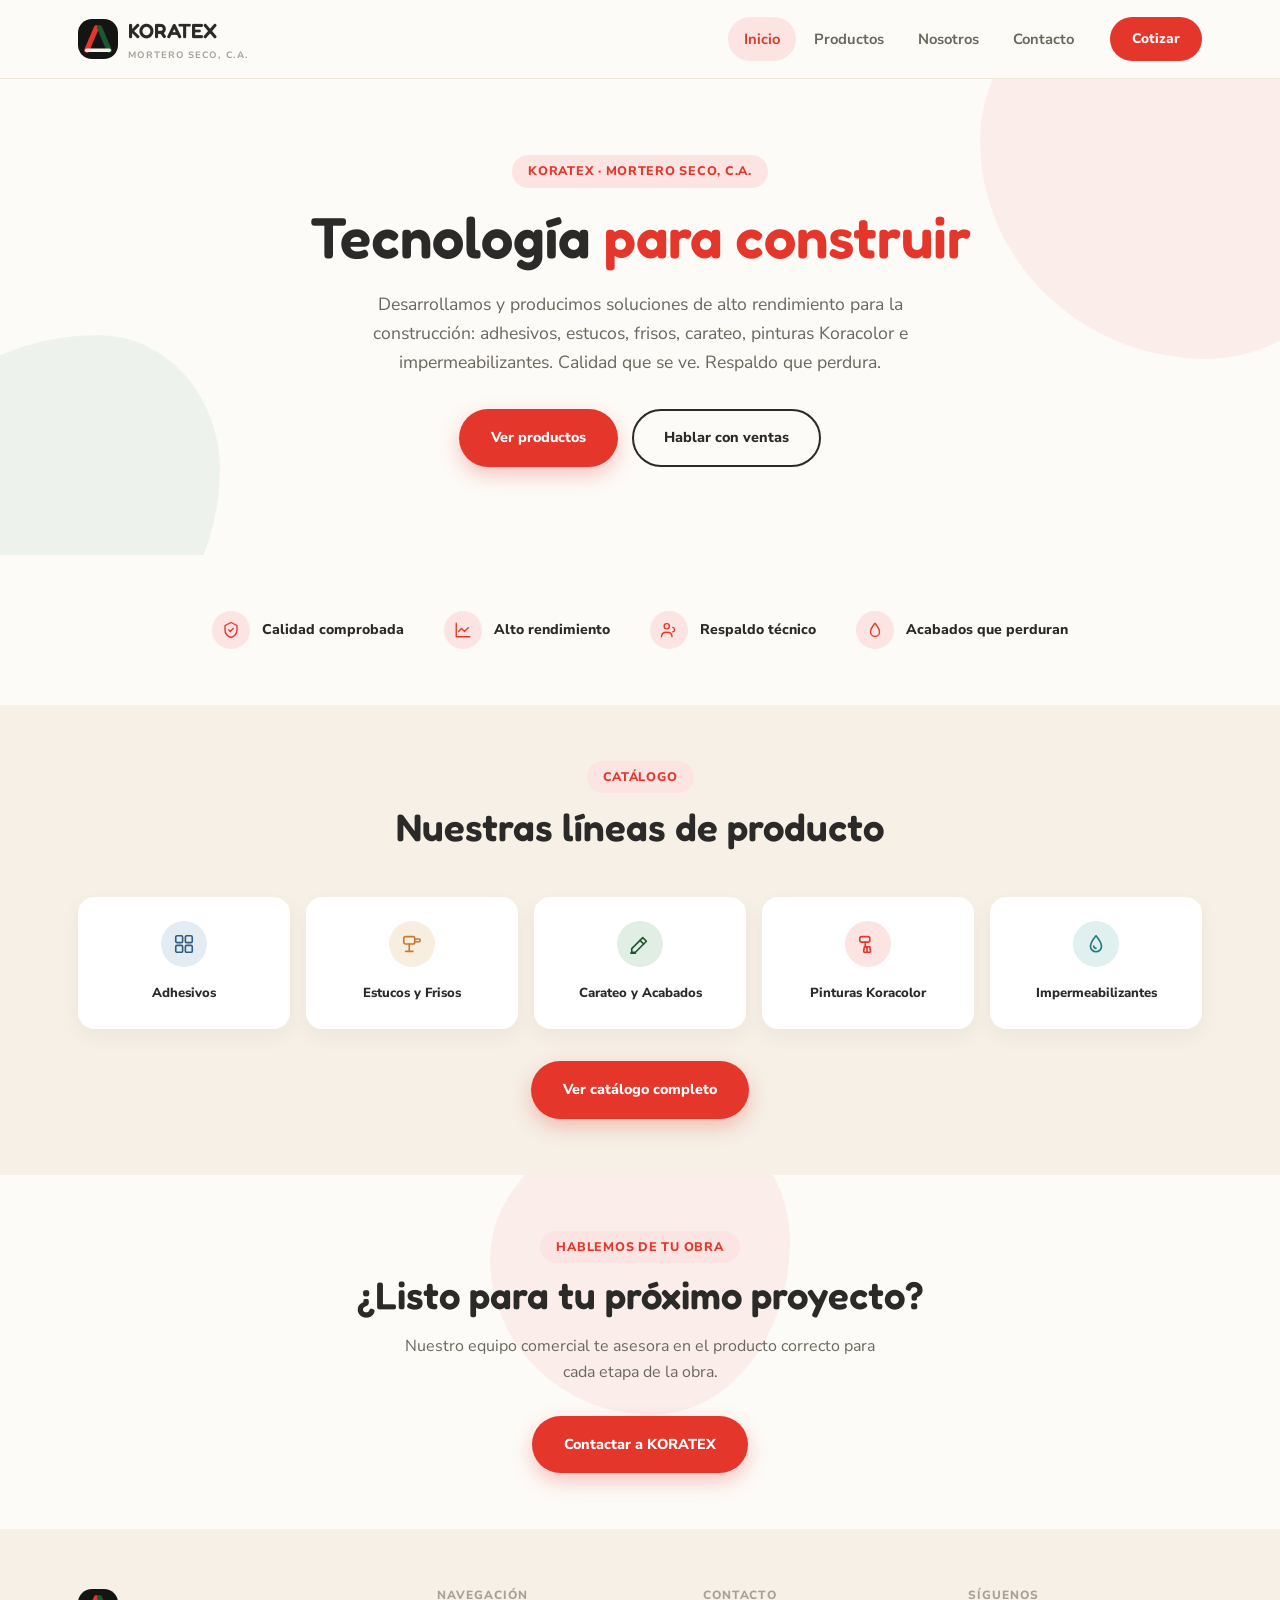
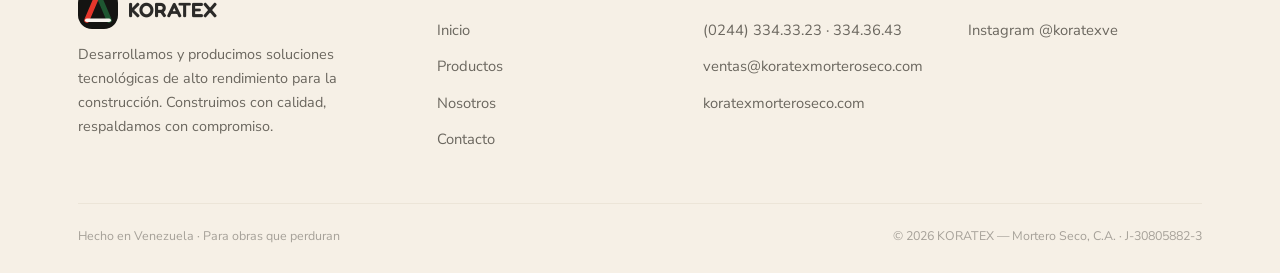
==== commit 4741416c: "Simplify homepage: intro-only hero + compact product-line tiles The homepage felt overloaded with fu" ====
--- a/sitio-web/index.html
+++ b/sitio-web/index.html
@@ -14,7 +14,7 @@
 <link rel="preconnect" href="https://fonts.gstatic.com" crossorigin>
 <link href="https://fonts.googleapis.com/css2?family=Fredoka:wght@500;600;700&family=Nunito+Sans:wght@400;600;700;800&display=swap" rel="stylesheet">
 <link rel="icon" type="image/svg+xml" href="favicon.svg">
-<link rel="stylesheet" href="css/style.css?v=4">
+<link rel="stylesheet" href="css/style.css?v=5">
 </head>
 <body>
 <header class="nav">
@@ -51,111 +51,53 @@
   </div>
 </section>
 
-<section class="section-crema2">
+<section class="section-tight">
   <div class="wrap">
-    <div class="section-head">
-      <span class="eyebrow">Nuestras promesas</span>
-      <h2>Construimos con calidad,<br>respaldamos con compromiso</h2>
-    </div>
-    <div class="promise-grid">
-      <div class="promise-card"><div class="promise-icon"><svg viewBox="0 0 24 24" fill="none" stroke="currentColor" stroke-width="1.8" stroke-linecap="round" stroke-linejoin="round"><path d="M12 2 4 6v6c0 5 4 8.5 8 10 4-1.5 8-5 8-10V6l-8-4Z"/><path d="m9 12 2 2 4-4"/></svg></div><h3>Calidad comprobada</h3><p>Cada fórmula nace de control de laboratorio y pruebas de desempeño reales en obra.</p></div>
-      <div class="promise-card"><div class="promise-icon"><svg viewBox="0 0 24 24" fill="none" stroke="currentColor" stroke-width="1.8" stroke-linecap="round" stroke-linejoin="round"><path d="M3 3v18h18"/><path d="m19 9-5 5-4-4-4 4"/></svg></div><h3>Alto rendimiento</h3><p>Productos diseñados para rendir más m² por saco o galón, sin sacrificar acabado.</p></div>
-      <div class="promise-card"><div class="promise-icon"><svg viewBox="0 0 24 24" fill="none" stroke="currentColor" stroke-width="1.8" stroke-linecap="round" stroke-linejoin="round"><circle cx="9" cy="7" r="3.5"/><path d="M2 21c0-4 3-6 7-6s7 2 7 6"/><path d="M17 8.5c1.5.3 2.5 1.3 2.5 3s-1 2.7-2.5 3"/></svg></div><h3>Respaldo técnico</h3><p>Acompañamiento a maestros de obra y constructoras durante todo el proyecto.</p></div>
-      <div class="promise-card"><div class="promise-icon"><svg viewBox="0 0 24 24" fill="none" stroke="currentColor" stroke-width="1.8" stroke-linecap="round" stroke-linejoin="round"><path d="M12 3s6 7.2 6 11.5A6 6 0 0 1 6 14.5C6 10.2 12 3 12 3Z"/></svg></div><h3>Acabados que perduran</h3><p>Formulaciones hidrófugas y flexibles pensadas para el clima venezolano.</p></div>
+    <div class="trust-bar">
+      <div class="trust-item"><span class="ico"><svg viewBox="0 0 24 24" fill="none" stroke="currentColor" stroke-width="1.8" stroke-linecap="round" stroke-linejoin="round"><path d="M12 2 4 6v6c0 5 4 8.5 8 10 4-1.5 8-5 8-10V6l-8-4Z"/><path d="m9 12 2 2 4-4"/></svg></span><span>Calidad comprobada</span></div>
+      <div class="trust-item"><span class="ico"><svg viewBox="0 0 24 24" fill="none" stroke="currentColor" stroke-width="1.8" stroke-linecap="round" stroke-linejoin="round"><path d="M3 3v18h18"/><path d="m19 9-5 5-4-4-4 4"/></svg></span><span>Alto rendimiento</span></div>
+      <div class="trust-item"><span class="ico"><svg viewBox="0 0 24 24" fill="none" stroke="currentColor" stroke-width="1.8" stroke-linecap="round" stroke-linejoin="round"><circle cx="9" cy="7" r="3.5"/><path d="M2 21c0-4 3-6 7-6s7 2 7 6"/><path d="M17 8.5c1.5.3 2.5 1.3 2.5 3s-1 2.7-2.5 3"/></svg></span><span>Respaldo técnico</span></div>
+      <div class="trust-item"><span class="ico"><svg viewBox="0 0 24 24" fill="none" stroke="currentColor" stroke-width="1.8" stroke-linecap="round" stroke-linejoin="round"><path d="M12 3s6 7.2 6 11.5A6 6 0 0 1 6 14.5C6 10.2 12 3 12 3Z"/></svg></span><span>Acabados que perduran</span></div>
     </div>
   </div>
 </section>
 
-<section>
-  <div class="wrap">
-    <div class="callout">
-      <div class="callout-icon"><svg viewBox="0 0 24 24" fill="none" stroke="currentColor" stroke-width="1.8" stroke-linecap="round" stroke-linejoin="round"><path d="M3 21V11l5 3v-3l5 3v-3l5 3v7H3Z"/><path d="M7 21v-4M12 21v-4M17 21v-4"/><path d="M17 7V4h2v3"/></svg></div>
-      <div>
-        <span class="eyebrow verde">Respaldo técnico</span>
-        <h3 style="margin-top:10px;">Validado en laboratorio</h3>
-        <p>Nuestro Mortero Adhesivo C2 cuenta con validación del laboratorio FUNINDES-USB (Ing. Keyla Aponte, cert. No. SS SC-001-25), respaldando su clasificación de alta adherencia para cerámica y porcelanato de gran formato.</p>
-        <div class="cert-tag">Certificación FUNINDES-USB · Cert. SS SC-001-25</div>
-      </div>
-    </div>
-  </div>
-</section>
-
-<section class="section-crema2">
+<section class="section-crema2 section-tight">
   <div class="wrap">
     <div class="section-head">
       <span class="eyebrow">Catálogo</span>
       <h2>Nuestras líneas de producto</h2>
     </div>
-    <div class="p-grid">
-      <a href="productos/mortero-adhesivo-c2.html" class="p-card reveal" data-cat="adhesivos">
-        <div class="p-badge"><svg viewBox="0 0 24 24" fill="none" stroke="currentColor" stroke-width="1.8" stroke-linecap="round" stroke-linejoin="round"><rect x="3" y="3" width="7.5" height="7.5" rx="1.5"/><rect x="13.5" y="3" width="7.5" height="7.5" rx="1.5"/><rect x="3" y="13.5" width="7.5" height="7.5" rx="1.5"/><rect x="13.5" y="13.5" width="7.5" height="7.5" rx="1.5"/></svg></div>
-        <span class="p-line">Línea Mortero Adhesivo</span>
-        <h3>Mortero Adhesivo C2</h3>
-        <p>Adhesivo cementicio C2 · Alta resistencia</p>
-        <div class="p-card-foot">
-          <span>Ver ficha técnica</span>
-          <span class="p-arrow">→</span>
-        </div>
+    <div class="cat-grid">
+      <a href="productos.html#adhesivos" class="cat-tile" data-cat="adhesivos">
+        <div class="ico"><svg viewBox="0 0 24 24" fill="none" stroke="currentColor" stroke-width="1.8" stroke-linecap="round" stroke-linejoin="round"><rect x="3" y="3" width="7.5" height="7.5" rx="1.5"/><rect x="13.5" y="3" width="7.5" height="7.5" rx="1.5"/><rect x="3" y="13.5" width="7.5" height="7.5" rx="1.5"/><rect x="13.5" y="13.5" width="7.5" height="7.5" rx="1.5"/></svg></div>
+        <span>Adhesivos</span>
       </a>
-      <a href="productos/estuco-koratex.html" class="p-card reveal" data-cat="estucos">
-        <div class="p-badge"><svg viewBox="0 0 24 24" fill="none" stroke="currentColor" stroke-width="1.8" stroke-linecap="round" stroke-linejoin="round"><rect x="3" y="4" width="12" height="8" rx="2"/><path d="M15 6.5h4.5a1.5 1.5 0 0 1 1.5 1.5v0a1.5 1.5 0 0 1-1.5 1.5H15"/><path d="M9 12v8M5 20h8"/></svg></div>
-        <span class="p-line">Línea Estucos</span>
-        <h3>Estuco Koratex</h3>
-        <p>Mortero de acabado para paredes</p>
-        <div class="p-card-foot">
-          <span>Ver ficha técnica</span>
-          <span class="p-arrow">→</span>
-        </div>
+      <a href="productos.html#estucos" class="cat-tile" data-cat="estucos">
+        <div class="ico"><svg viewBox="0 0 24 24" fill="none" stroke="currentColor" stroke-width="1.8" stroke-linecap="round" stroke-linejoin="round"><rect x="3" y="4" width="12" height="8" rx="2"/><path d="M15 6.5h4.5a1.5 1.5 0 0 1 1.5 1.5v0a1.5 1.5 0 0 1-1.5 1.5H15"/><path d="M9 12v8M5 20h8"/></svg></div>
+        <span>Estucos y Frisos</span>
       </a>
-      <a href="productos/estuco-constructor.html" class="p-card reveal" data-cat="estucos">
-        <div class="p-badge"><svg viewBox="0 0 24 24" fill="none" stroke="currentColor" stroke-width="1.8" stroke-linecap="round" stroke-linejoin="round"><rect x="3" y="4" width="12" height="8" rx="2"/><path d="M15 6.5h4.5a1.5 1.5 0 0 1 1.5 1.5v0a1.5 1.5 0 0 1-1.5 1.5H15"/><path d="M9 12v8M5 20h8"/></svg></div>
-        <span class="p-line">Línea Estucos</span>
-        <h3>Estuco Constructor Koratex</h3>
-        <p>Mortero de acabado para paredes</p>
-        <div class="p-card-foot">
-          <span>Ver ficha técnica</span>
-          <span class="p-arrow">→</span>
-        </div>
+      <a href="productos.html#acabados" class="cat-tile" data-cat="acabados">
+        <div class="ico"><svg viewBox="0 0 24 24" fill="none" stroke="currentColor" stroke-width="1.8" stroke-linecap="round" stroke-linejoin="round"><path d="M3 17 15 5l4 4L7 21H3z"/><path d="M12 8l4 4M2 22h5"/></svg></div>
+        <span>Carateo y Acabados</span>
       </a>
-      <a href="productos/carateo-koratex.html" class="p-card reveal" data-cat="acabados">
-        <div class="p-badge"><svg viewBox="0 0 24 24" fill="none" stroke="currentColor" stroke-width="1.8" stroke-linecap="round" stroke-linejoin="round"><path d="M3 17 15 5l4 4L7 21H3z"/><path d="M12 8l4 4M2 22h5"/></svg></div>
-        <span class="p-line">Línea Carateo · Acabados</span>
-        <h3>Carateo Koratex</h3>
-        <p>Relleno de juntas · Interiores y exteriores</p>
-        <div class="p-card-foot">
-          <span>Ver ficha técnica</span>
-          <span class="p-arrow">→</span>
-        </div>
+      <a href="productos.html#pinturas" class="cat-tile" data-cat="pinturas">
+        <div class="ico"><svg viewBox="0 0 24 24" fill="none" stroke="currentColor" stroke-width="1.8" stroke-linecap="round" stroke-linejoin="round"><rect x="3" y="4" width="11" height="6" rx="2"/><path d="M9 10v3.5a2 2 0 0 0 2 2h0"/><path d="M11 15.5V21"/><path d="M8.3 21h5.4a1 1 0 0 0 1-1.15l-.7-4.85H8l-.7 4.85A1 1 0 0 0 8.3 21Z"/></svg></div>
+        <span>Pinturas Koracolor</span>
       </a>
-      <a href="productos/friso-pre-listo.html" class="p-card reveal" data-cat="estucos">
-        <div class="p-badge"><svg viewBox="0 0 24 24" fill="none" stroke="currentColor" stroke-width="1.8" stroke-linecap="round" stroke-linejoin="round"><rect x="3" y="4" width="12" height="8" rx="2"/><path d="M15 6.5h4.5a1.5 1.5 0 0 1 1.5 1.5v0a1.5 1.5 0 0 1-1.5 1.5H15"/><path d="M9 12v8M5 20h8"/></svg></div>
-        <span class="p-line">Línea Estucos</span>
-        <h3>Friso Pre Listo Koratex</h3>
-        <p>Mortero de acabado para paredes</p>
-        <div class="p-card-foot">
-          <span>Ver ficha técnica</span>
-          <span class="p-arrow">→</span>
-        </div>
-      </a>
-      <a href="productos/mate-koracolor.html" class="p-card reveal" data-cat="pinturas">
-        <div class="p-badge"><svg viewBox="0 0 24 24" fill="none" stroke="currentColor" stroke-width="1.8" stroke-linecap="round" stroke-linejoin="round"><rect x="3" y="4" width="11" height="6" rx="2"/><path d="M9 10v3.5a2 2 0 0 0 2 2h0"/><path d="M11 15.5V21"/><path d="M8.3 21h5.4a1 1 0 0 0 1-1.15l-.7-4.85H8l-.7 4.85A1 1 0 0 0 8.3 21Z"/></svg></div>
-        <span class="p-line">Línea Pinturas · Koracolor</span>
-        <h3>Mate Koracolor</h3>
-        <p>Pintura acrílica mate · Tipo C</p>
-        <div class="p-card-foot">
-          <span>Ver ficha técnica</span>
-          <span class="p-arrow">→</span>
-        </div>
+      <a href="productos.html#impermeabilizantes" class="cat-tile" data-cat="impermeabilizantes">
+        <div class="ico"><svg viewBox="0 0 24 24" fill="none" stroke="currentColor" stroke-width="1.8" stroke-linecap="round" stroke-linejoin="round"><path d="M12 3s6 7.2 6 11.5A6 6 0 0 1 6 14.5C6 10.2 12 3 12 3Z"/><path d="M9.5 14.2a2.5 2.5 0 0 0 2.5 2.5"/></svg></div>
+        <span>Impermeabilizantes</span>
       </a>
     </div>
-    <div class="center" style="margin-top:44px;">
+    <div class="center" style="margin-top:32px;">
       <a href="productos.html" class="btn btn-primary">Ver catálogo completo</a>
     </div>
   </div>
 </section>
 
-<section>
-  <div class="blob blob-rojo blob-shape" style="width:360px; height:360px; top:-80px; left:50%; margin-left:-180px;"></div>
+<section class="section-tight">
+  <div class="blob blob-rojo blob-shape" style="width:300px; height:300px; top:-60px; left:50%; margin-left:-150px;"></div>
   <div class="wrap center" style="position:relative; z-index:1;">
     <span class="eyebrow">Hablemos de tu obra</span>
     <h2 style="margin-top:12px;">¿Listo para tu próximo proyecto?</h2>
@@ -204,6 +146,6 @@
     </div>
   </div>
 </footer>
-<script src="js/main.js?v=4"></script>
+<script src="js/main.js?v=5"></script>
 </body>
 </html>
--- a/sitio-web/css/style.css
+++ b/sitio-web/css/style.css
@@ -236,30 +236,43 @@
 .hero .lead { margin: 22px auto 0; font-size: 1.1rem; color: var(--gris); max-width: 560px; }
 .hero-actions { margin-top: 32px; display: flex; gap: 14px; flex-wrap: wrap; justify-content: center; }
 
-/* -------------------- Promesas -------------------- */
-.promise-grid { display: grid; grid-template-columns: repeat(4, 1fr); gap: 24px; }
-@media (max-width: 960px) { .promise-grid { grid-template-columns: 1fr 1fr; } }
-@media (max-width: 560px) { .promise-grid { grid-template-columns: 1fr; } }
-.promise-card {
-  background: #fff;
-  border-radius: var(--radius);
-  padding: 32px 26px;
-  text-align: center;
-  box-shadow: 0 10px 30px rgba(43,42,40,.05);
-  transition: transform .2s ease, box-shadow .2s ease;
-}
-.promise-card:hover { transform: translateY(-6px); box-shadow: 0 16px 36px rgba(43,42,40,.09); }
-.promise-icon {
-  width: 58px; height: 58px;
+/* -------------------- Barra de confianza (compacta) -------------------- */
+.trust-bar { display: flex; flex-wrap: wrap; justify-content: center; gap: 20px 40px; }
+.trust-item { display: flex; align-items: center; gap: 12px; }
+.trust-item .ico {
+  width: 38px; height: 38px;
   border-radius: 50%;
   background: var(--rojo-pastel);
   color: var(--rojo);
   display: flex; align-items: center; justify-content: center;
-  margin: 0 auto 18px;
-}
-.promise-icon svg { width: 28px; height: 28px; }
-.promise-card h3 { margin-bottom: 8px; font-size: 1.05rem; }
-.promise-card p { font-size: 0.9rem; color: var(--gris); margin: 0; }
+  flex-shrink: 0;
+}
+.trust-item .ico svg { width: 18px; height: 18px; }
+.trust-item span:last-child { font-weight: 800; font-size: 0.88rem; color: var(--tinta); }
+
+/* -------------------- Líneas de producto (mosaico compacto) -------------------- */
+.cat-grid { display: grid; grid-template-columns: repeat(5, 1fr); gap: 16px; }
+@media (max-width: 860px) { .cat-grid { grid-template-columns: repeat(3, 1fr); } }
+@media (max-width: 560px) { .cat-grid { grid-template-columns: repeat(2, 1fr); } }
+.cat-tile {
+  background: #fff;
+  border-radius: var(--radius-sm);
+  padding: 24px 14px;
+  text-align: center;
+  box-shadow: 0 8px 20px rgba(43,42,40,.05);
+  transition: transform .2s ease, box-shadow .2s ease;
+}
+.cat-tile:hover { transform: translateY(-4px); box-shadow: 0 14px 28px rgba(43,42,40,.09); }
+.cat-tile .ico {
+  width: 46px; height: 46px;
+  border-radius: 50%;
+  margin: 0 auto 12px;
+  background: var(--cat-color-bg, var(--rojo-pastel));
+  color: var(--cat-color, var(--rojo));
+  display: flex; align-items: center; justify-content: center;
+}
+.cat-tile .ico svg { width: 22px; height: 22px; }
+.cat-tile span { font-weight: 800; font-size: 0.82rem; color: var(--tinta); }
 
 /* -------------------- Callout / Certificación -------------------- */
 .callout {
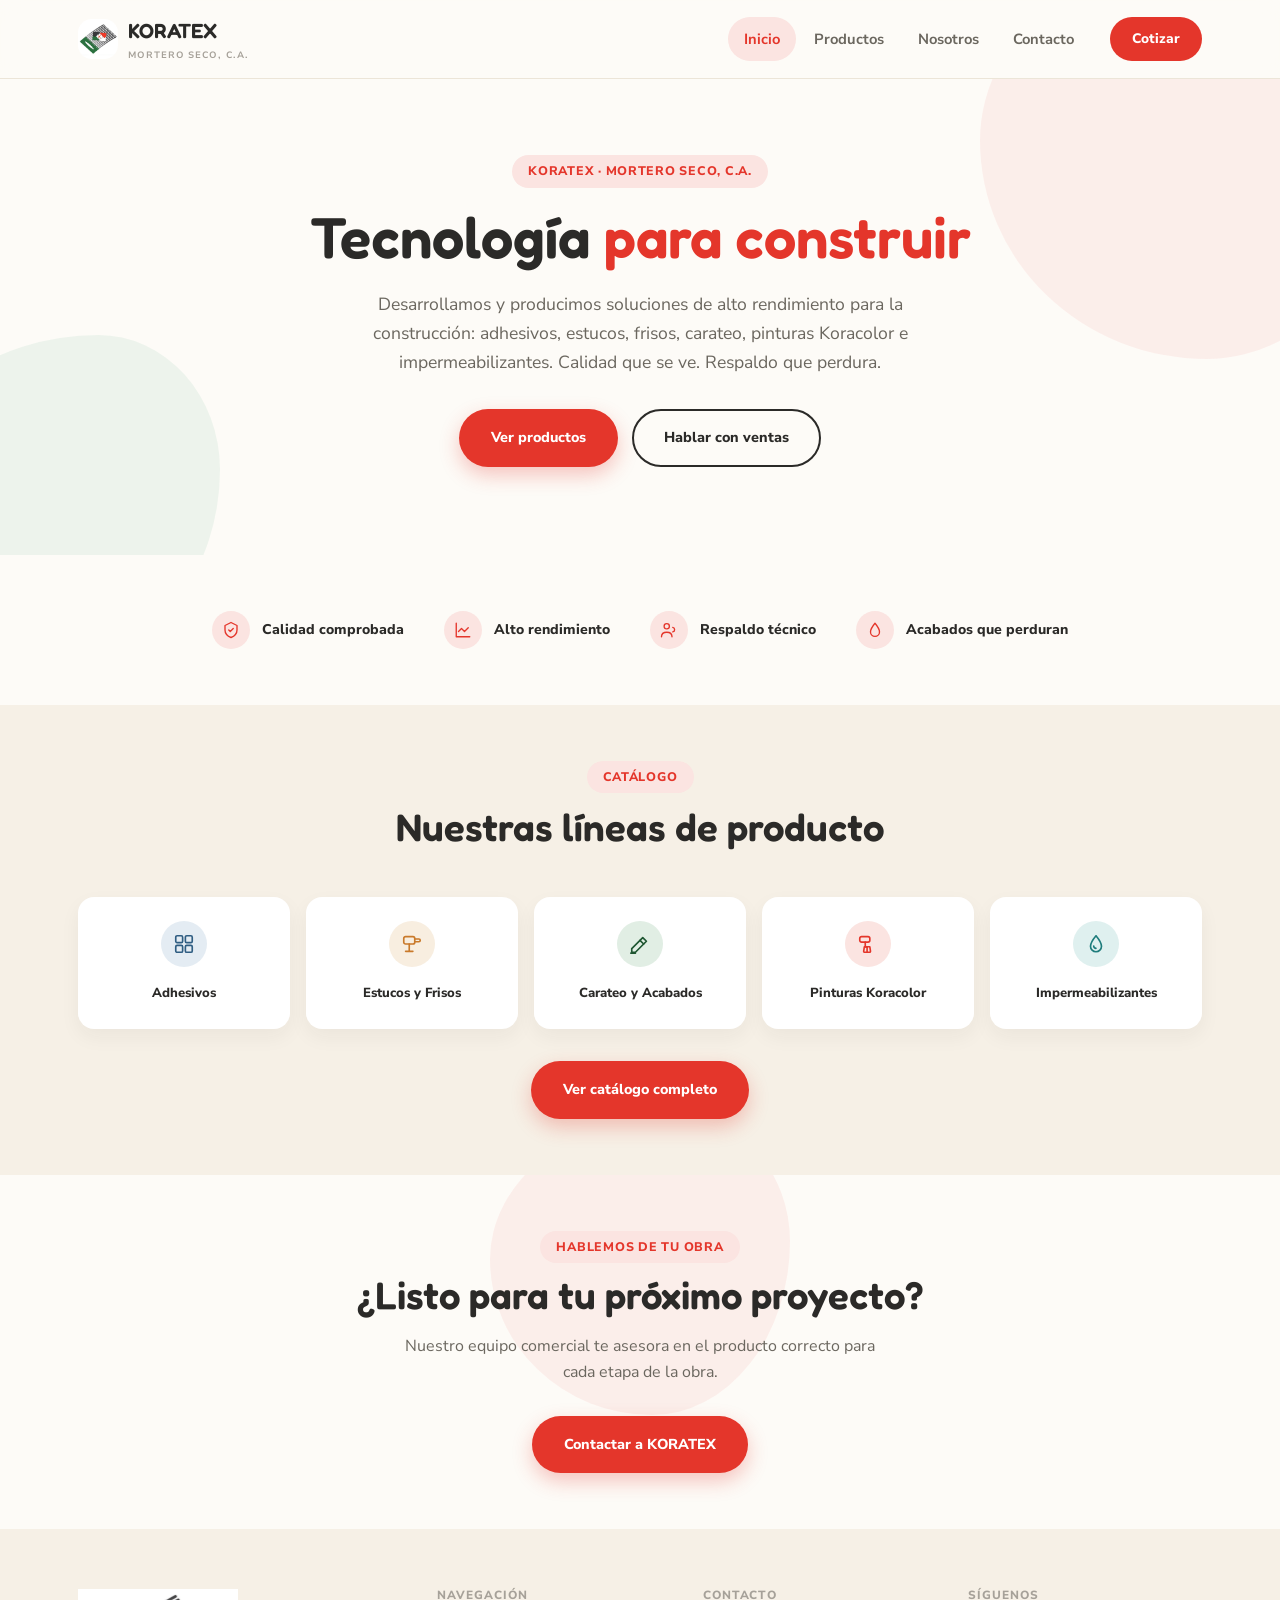
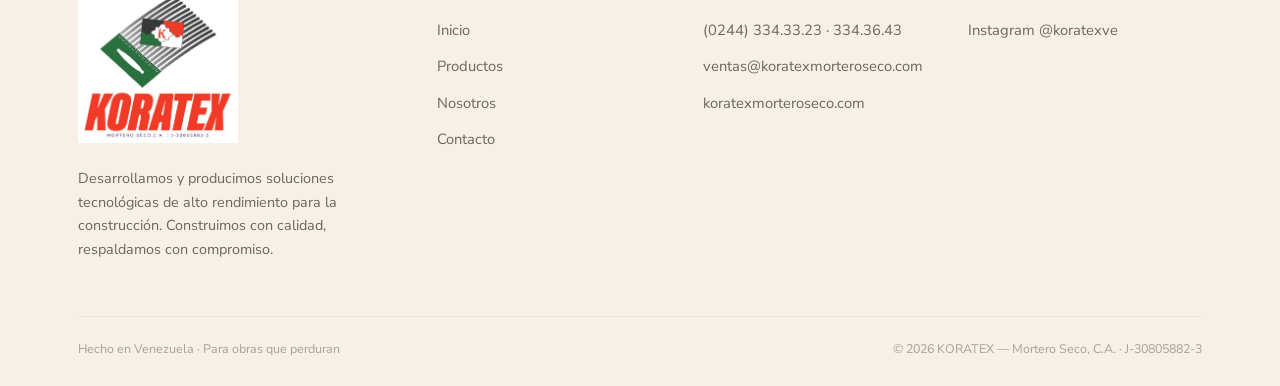
==== commit 060173b3: "Replace placeholder isotype with the real KORATEX logo Cropped the actual brand logo (trowel + flag " ====
--- a/sitio-web/index.html
+++ b/sitio-web/index.html
@@ -13,14 +13,14 @@
 <link rel="preconnect" href="https://fonts.googleapis.com">
 <link rel="preconnect" href="https://fonts.gstatic.com" crossorigin>
 <link href="https://fonts.googleapis.com/css2?family=Fredoka:wght@500;600;700&family=Nunito+Sans:wght@400;600;700;800&display=swap" rel="stylesheet">
-<link rel="icon" type="image/svg+xml" href="favicon.svg">
-<link rel="stylesheet" href="css/style.css?v=5">
+<link rel="icon" type="image/png" href="img/favicon.png">
+<link rel="stylesheet" href="css/style.css?v=6">
 </head>
 <body>
 <header class="nav">
   <div class="nav-inner">
     <a href="index.html" class="brand">
-      <svg class="brand-mark" width="40" height="40" viewBox="0 0 100 100" role="img" aria-label="Isotipo KORATEX"><rect width="100" height="100" rx="26" fill="#141412"/><path d="M22 78 L46 22" stroke="#E4362B" stroke-width="13" stroke-linecap="round"/><path d="M54 22 L78 78" stroke="#1E5631" stroke-width="13" stroke-linecap="round"/><path d="M22 78 L78 78" stroke="#F6F3EE" stroke-width="9" stroke-linecap="round"/></svg>
+      <img class="brand-mark" src="img/logo-icon.png" width="40" height="40" alt="Isotipo KORATEX">
       <span>
         <span class="brand-word">KORATEX</span>
         <span class="brand-sub">Mortero Seco, C.A.</span>
@@ -110,9 +110,8 @@
   <div class="wrap">
     <div class="footer-inner">
       <div class="footer-brand">
-        <a href="index.html" class="brand">
-          <svg class="brand-mark" width="40" height="40" viewBox="0 0 100 100" role="img" aria-label="Isotipo KORATEX"><rect width="100" height="100" rx="26" fill="#141412"/><path d="M22 78 L46 22" stroke="#E4362B" stroke-width="13" stroke-linecap="round"/><path d="M54 22 L78 78" stroke="#1E5631" stroke-width="13" stroke-linecap="round"/><path d="M22 78 L78 78" stroke="#F6F3EE" stroke-width="9" stroke-linecap="round"/></svg>
-          <span class="brand-word">KORATEX</span>
+        <a href="index.html" class="footer-logo">
+          <img src="img/logo-full.png" alt="KORATEX — Mortero Seco, C.A." width="160">
         </a>
         <p>Desarrollamos y producimos soluciones tecnológicas de alto rendimiento para la construcción. Construimos con calidad, respaldamos con compromiso.</p>
       </div>
@@ -146,6 +145,6 @@
     </div>
   </div>
 </footer>
-<script src="js/main.js?v=5"></script>
+<script src="js/main.js?v=6"></script>
 </body>
 </html>
--- a/sitio-web/css/style.css
+++ b/sitio-web/css/style.css
@@ -514,7 +514,8 @@
 }
 @media (max-width: 860px) { .footer-inner { grid-template-columns: 1fr 1fr; } }
 @media (max-width: 560px) { .footer-inner { grid-template-columns: 1fr; } }
-.footer-brand .brand { margin-bottom: 14px; }
+.footer-logo { display: inline-block; margin-bottom: 16px; }
+.footer-logo img { width: 160px; height: auto; display: block; }
 .footer-brand p { color: var(--gris); max-width: 300px; font-size: 0.9rem; }
 .footer h4 { font-family: 'Nunito Sans', sans-serif; font-size: 0.74rem; letter-spacing: .08em; text-transform: uppercase; margin-bottom: 16px; color: var(--gris-claro); font-weight: 800; }
 .footer ul { list-style: none; }
